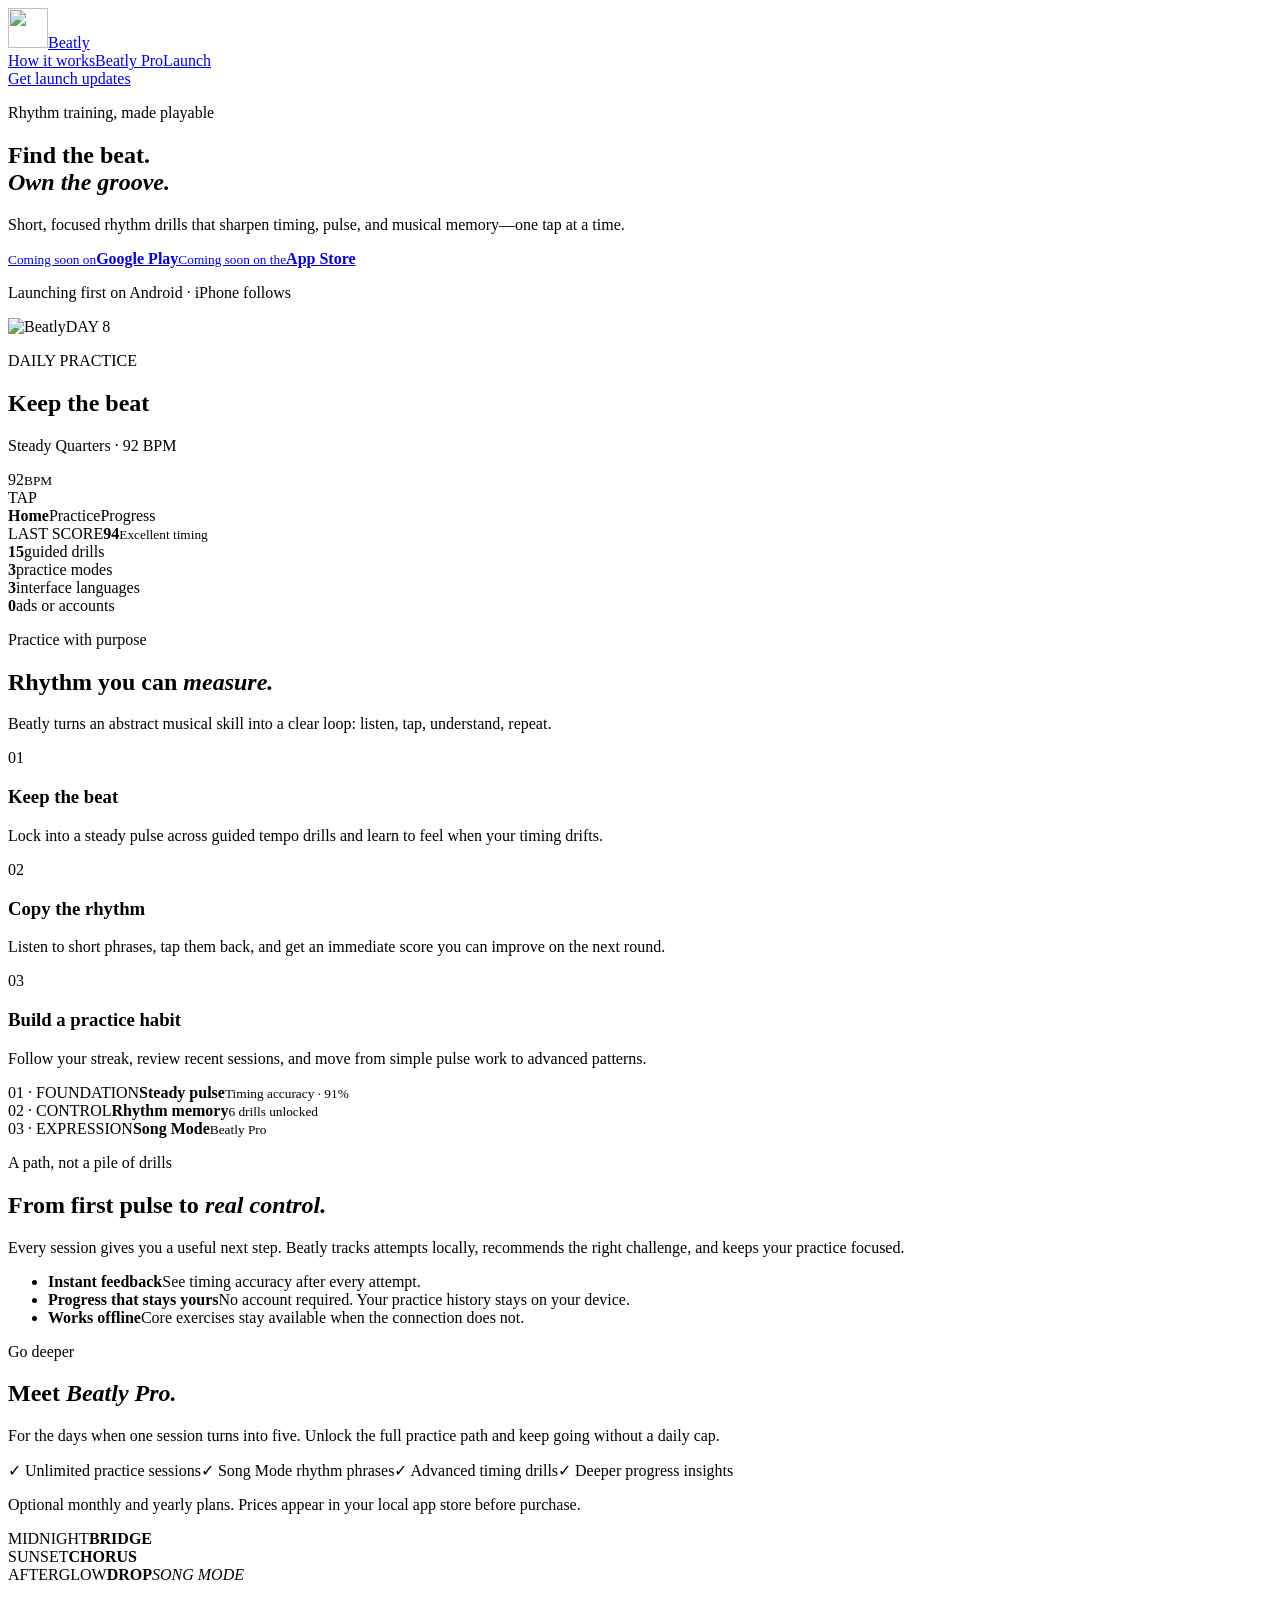
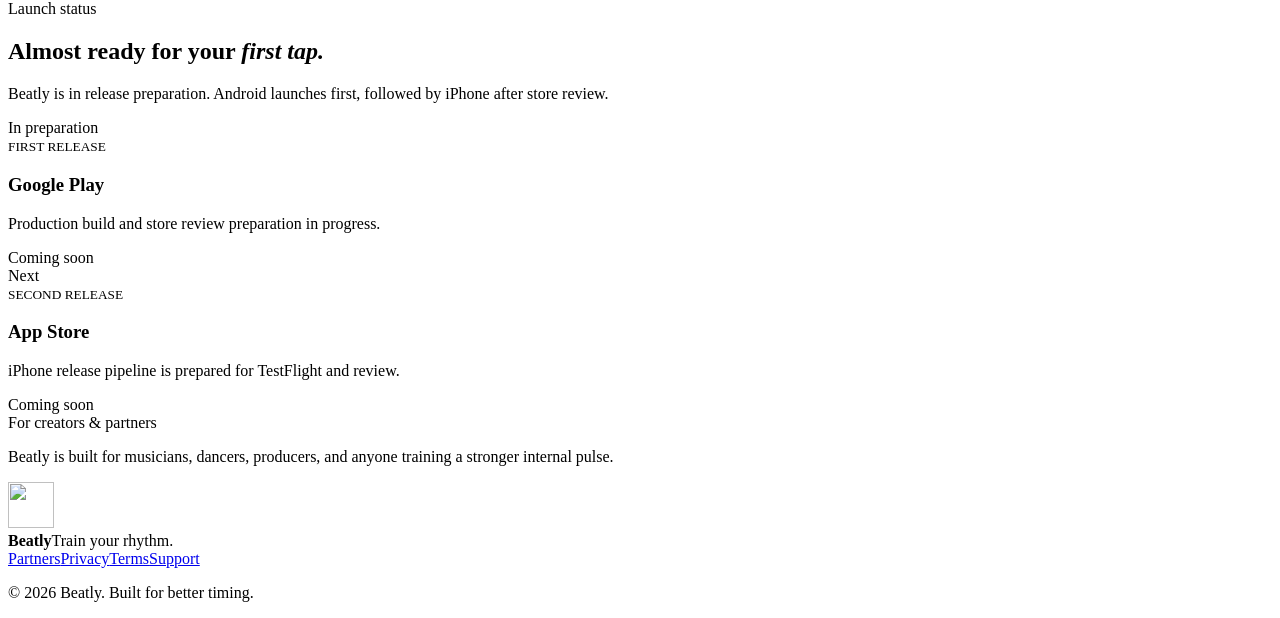
==== index.html @ bc01c587 "Publish Beatly product site" ====
<!DOCTYPE html><html lang="en"><head><meta charSet="utf-8"/><meta name="viewport" content="width=device-width, initial-scale=1"/><link rel="preload" href="/beatly-site/_next/static/media/4fa387ec64143e14-s.p.2tuy5pz7dlieh.woff2" as="font" crossorigin="" type="font/woff2"/><link rel="preload" href="/beatly-site/_next/static/media/797e433ab948586e-s.p.0r6juujl39pe6.woff2" as="font" crossorigin="" type="font/woff2"/><link rel="preload" href="/beatly-site/_next/static/media/8a480f0b521d4e75-s.p.1qq4vpdcun5oj.woff2" as="font" crossorigin="" type="font/woff2"/><link rel="preload" href="/beatly-site/_next/static/media/caa3a2e1cccd8315-s.p.0wgildi0cnwt9.woff2" as="font" crossorigin="" type="font/woff2"/><link rel="preload" href="/beatly-site/beatly-icon.png" as="image"/><link rel="preload" href="/beatly-site/beatly-mark.png" as="image"/><link rel="stylesheet" href="/beatly-site/_next/static/chunks/3wulwulelrmm2.css" data-precedence="next"/><link rel="preload" as="script" fetchPriority="low" href="/beatly-site/_next/static/chunks/3z5q_p4msz2ha.js"/><script src="/beatly-site/_next/static/chunks/3nnucl6ebaqtr.js" async=""></script><script src="/beatly-site/_next/static/chunks/25o46h8mdjlrg.js" async=""></script><script src="/beatly-site/_next/static/chunks/turbopack-19rdepq_6xn1s.js" async=""></script><script src="/beatly-site/_next/static/chunks/158myu8e_yme3.js" async=""></script><meta name="next-size-adjust" content=""/><title>Beatly — Train Your Rhythm</title><meta name="description" content="Short daily rhythm drills for timing, pulse, groove, and musical confidence. Coming soon to Google Play and the App Store."/><link rel="canonical" href="https://chnurok.github.io/beatly-site/"/><meta property="og:title" content="Beatly — Find the beat. Own the groove."/><meta property="og:description" content="Playable rhythm training for musicians, dancers, producers, and beginners."/><meta property="og:url" content="https://chnurok.github.io/beatly-site/"/><meta property="og:site_name" content="Beatly"/><meta property="og:image" content="https://chnurok.github.io/beatly-site/og.png"/><meta property="og:image:width" content="1731"/><meta property="og:image:height" content="909"/><meta property="og:image:alt" content="Beatly rhythm training app"/><meta property="og:type" content="website"/><meta name="twitter:card" content="summary_large_image"/><meta name="twitter:title" content="Beatly — Train Your Rhythm"/><meta name="twitter:description" content="Short daily rhythm drills. Coming soon to Google Play and the App Store."/><meta name="twitter:image" content="https://chnurok.github.io/beatly-site/og.png"/><link rel="shortcut icon" href="https://chnurok.github.io/beatly-site/beatly-icon.png"/><link rel="icon" href="https://chnurok.github.io/beatly-site/beatly-icon.png"/><link rel="apple-touch-icon" href="https://chnurok.github.io/beatly-site/beatly-icon.png"/><script src="/beatly-site/_next/static/chunks/0cz1d0mv5g_q7.js" noModule=""></script></head><body class="geist_855f4457-module__UNybwq__variable geist_mono_5fd6c9bf-module__mUfs1G__variable"><div hidden=""><!--$--><!--/$--></div><main><header class="site-header"><a class="brand" href="#top" aria-label="Beatly home"><img src="/beatly-site/beatly-icon.png" alt="" width="40" height="40"/><span>Beatly</span></a><nav aria-label="Main navigation"><a href="#practice">How it works</a><a href="#pro">Beatly Pro</a><a href="#launch">Launch</a></nav><a class="header-cta" href="#launch">Get launch updates</a></header><section class="hero" id="top"><div class="hero-glow hero-glow-one"></div><div class="hero-glow hero-glow-two"></div><div class="hero-copy"><p class="eyebrow"><span></span> Rhythm training, made playable</p><h1>Find the beat.<br/><em>Own the groove.</em></h1><p class="hero-lede">Short, focused rhythm drills that sharpen timing, pulse, and musical memory—one tap at a time.</p><div class="store-row" aria-label="Store launch status"><a class="store-button" href="#launch"><small>Coming soon on</small><strong>Google Play</strong></a><a class="store-button store-button-muted" href="#launch"><small>Coming soon on the</small><strong>App Store</strong></a></div><p class="availability">Launching first on Android · iPhone follows</p></div><div class="hero-product" aria-label="Beatly app preview"><div class="orbit orbit-one"></div><div class="orbit orbit-two"></div><div class="phone" data-testid="phone-preview"><div class="phone-top"><span></span><i></i></div><div class="app-shell"><div class="app-head"><img src="/beatly-site/beatly-mark.png" alt="Beatly" width="34" height="34"/><span>DAY 8</span></div><p class="app-kicker">DAILY PRACTICE</p><h2>Keep the beat</h2><p class="app-sub">Steady Quarters · 92 BPM</p><div class="pulse-stage"><div class="pulse-ring pulse-ring-three"></div><div class="pulse-ring pulse-ring-two"></div><div class="pulse-ring pulse-ring-one"></div><div class="pulse-core">92<small>BPM</small></div></div><div class="beat-grid" aria-hidden="true"><i class="active"></i><i></i><i></i><i></i><i></i><i></i><i></i><i></i></div><div class="tap-button">TAP</div><div class="app-nav"><b>Home</b><span>Practice</span><span>Progress</span></div></div></div><div class="score-card"><span>LAST SCORE</span><strong>94</strong><small>Excellent timing</small></div></div></section><section class="signal-strip" aria-label="Product facts"><div><strong>15</strong><span>guided drills</span></div><div><strong>3</strong><span>practice modes</span></div><div><strong>3</strong><span>interface languages</span></div><div><strong>0</strong><span>ads or accounts</span></div></section><section class="section practice" id="practice"><div class="section-heading"><p class="eyebrow"><span></span> Practice with purpose</p><h2>Rhythm you can <em>measure.</em></h2><p>Beatly turns an abstract musical skill into a clear loop: listen, tap, understand, repeat.</p></div><div class="feature-grid"><article class="feature-card"><span class="feature-number">01</span><div class="mini-wave" aria-hidden="true"><i></i><i></i><i></i><i></i><i></i><i></i></div><h3>Keep the beat</h3><p>Lock into a steady pulse across guided tempo drills and learn to feel when your timing drifts.</p></article><article class="feature-card"><span class="feature-number">02</span><div class="mini-wave" aria-hidden="true"><i></i><i></i><i></i><i></i><i></i><i></i></div><h3>Copy the rhythm</h3><p>Listen to short phrases, tap them back, and get an immediate score you can improve on the next round.</p></article><article class="feature-card"><span class="feature-number">03</span><div class="mini-wave" aria-hidden="true"><i></i><i></i><i></i><i></i><i></i><i></i></div><h3>Build a practice habit</h3><p>Follow your streak, review recent sessions, and move from simple pulse work to advanced patterns.</p></article></div></section><section class="section progression"><div class="progression-visual" aria-label="Beatly practice progression preview"><div class="progress-card active-card"><span>01 · FOUNDATION</span><strong>Steady pulse</strong><small>Timing accuracy · 91%</small></div><div class="progress-line"><i></i></div><div class="progress-card"><span>02 · CONTROL</span><strong>Rhythm memory</strong><small>6 drills unlocked</small></div><div class="progress-line progress-line-short"><i></i></div><div class="progress-card locked-card"><span>03 · EXPRESSION</span><strong>Song Mode</strong><small>Beatly Pro</small></div></div><div class="progression-copy"><p class="eyebrow"><span></span> A path, not a pile of drills</p><h2>From first pulse to <em>real control.</em></h2><p>Every session gives you a useful next step. Beatly tracks attempts locally, recommends the right challenge, and keeps your practice focused.</p><ul><li><b>Instant feedback</b><span>See timing accuracy after every attempt.</span></li><li><b>Progress that stays yours</b><span>No account required. Your practice history stays on your device.</span></li><li><b>Works offline</b><span>Core exercises stay available when the connection does not.</span></li></ul></div></section><section class="pro-section" id="pro"><div class="pro-halo"></div><div class="pro-copy"><p class="eyebrow light"><span></span> Go deeper</p><h2>Meet <em>Beatly Pro.</em></h2><p>For the days when one session turns into five. Unlock the full practice path and keep going without a daily cap.</p><div class="benefit-list"><span>✓ <!-- -->Unlimited practice sessions</span><span>✓ <!-- -->Song Mode rhythm phrases</span><span>✓ <!-- -->Advanced timing drills</span><span>✓ <!-- -->Deeper progress insights</span></div><p class="pro-note">Optional monthly and yearly plans. Prices appear in your local app store before purchase.</p></div><div class="pro-art" aria-hidden="true"><div class="album-card album-back"><span>MIDNIGHT</span><b>BRIDGE</b></div><div class="album-card album-mid"><span>SUNSET</span><b>CHORUS</b></div><div class="album-card album-front"><span>AFTERGLOW</span><b>DROP</b><i>SONG MODE</i></div></div></section><section class="section launch" id="launch"><div class="launch-copy"><p class="eyebrow"><span></span> Launch status</p><h2>Almost ready for your <em>first tap.</em></h2><p>Beatly is in release preparation. Android launches first, followed by iPhone after store review.</p></div><div class="launch-grid"><article class="launch-card launch-primary"><div class="launch-status"><i></i> In preparation</div><small>FIRST RELEASE</small><h3>Google Play</h3><p>Production build and store review preparation in progress.</p><span class="launch-action">Coming soon</span></article><article class="launch-card"><div class="launch-status"><i></i> Next</div><small>SECOND RELEASE</small><h3>App Store</h3><p>iPhone release pipeline is prepared for TestFlight and review.</p><span class="launch-action muted">Coming soon</span></article></div><div class="partner-note"><span>For creators &amp; partners</span><p>Beatly is built for musicians, dancers, producers, and anyone training a stronger internal pulse.</p></div></section><footer><div class="footer-brand"><img src="/beatly-site/beatly-icon.png" alt="" width="46" height="46"/><div><strong>Beatly</strong><span>Train your rhythm.</span></div></div><div class="footer-links"><a href="/beatly-site/partners">Partners</a><a href="/beatly-site/privacy">Privacy</a><a href="/beatly-site/terms">Terms</a><a href="/beatly-site/support">Support</a></div><p>© 2026 Beatly. Built for better timing.</p></footer></main><!--$--><!--/$--><script src="/beatly-site/_next/static/chunks/3z5q_p4msz2ha.js" id="_R_" async=""></script><script>(self.__next_f=self.__next_f||[]).push([0])</script><script>self.__next_f.push([1,"1:\"$Sreact.fragment\"\n2:I[39756,[\"/beatly-site/_next/static/chunks/158myu8e_yme3.js\"],\"default\"]\n3:I[37457,[\"/beatly-site/_next/static/chunks/158myu8e_yme3.js\"],\"default\"]\n11:I[68027,[\"/beatly-site/_next/static/chunks/158myu8e_yme3.js\"],\"default\",1]\n:HL[\"/beatly-site/_next/static/chunks/3wulwulelrmm2.css\",\"style\"]\n:HL[\"/beatly-site/_next/static/media/4fa387ec64143e14-s.p.2tuy5pz7dlieh.woff2\",\"font\",{\"crossOrigin\":\"\",\"type\":\"font/woff2\"}]\n:HL[\"/beatly-site/_next/static/media/797e433ab948586e-s.p.0r6juujl39pe6.woff2\",\"font\",{\"crossOrigin\":\"\",\"type\":\"font/woff2\"}]\n:HL[\"/beatly-site/_next/static/media/8a480f0b521d4e75-s.p.1qq4vpdcun5oj.woff2\",\"font\",{\"crossOrigin\":\"\",\"type\":\"font/woff2\"}]\n:HL[\"/beatly-site/_next/static/media/caa3a2e1cccd8315-s.p.0wgildi0cnwt9.woff2\",\"font\",{\"crossOrigin\":\"\",\"type\":\"font/woff2\"}]\n:HL[\"/beatly-site/beatly-icon.png\",\"image\"]\n:HL[\"/beatly-site/beatly-mark.png\",\"image\"]\n"])</script><script>self.__next_f.push([1,"0:{\"P\":null,\"c\":[\"\",\"\"],\"q\":\"\",\"i\":false,\"f\":[[[\"\",{\"children\":[\"__PAGE__\",{}]},\"$undefined\",\"$undefined\",16],[[\"$\",\"$1\",\"c\",{\"children\":[[[\"$\",\"link\",\"0\",{\"rel\":\"stylesheet\",\"href\":\"/beatly-site/_next/static/chunks/3wulwulelrmm2.css\",\"precedence\":\"next\",\"crossOrigin\":\"$undefined\",\"nonce\":\"$undefined\"}],[\"$\",\"script\",\"script-0\",{\"src\":\"/beatly-site/_next/static/chunks/158myu8e_yme3.js\",\"async\":true,\"nonce\":\"$undefined\"}]],[\"$\",\"html\",null,{\"lang\":\"en\",\"children\":[\"$\",\"body\",null,{\"className\":\"geist_855f4457-module__UNybwq__variable geist_mono_5fd6c9bf-module__mUfs1G__variable\",\"children\":[\"$\",\"$L2\",null,{\"parallelRouterKey\":\"children\",\"error\":\"$undefined\",\"errorStyles\":\"$undefined\",\"errorScripts\":\"$undefined\",\"template\":[\"$\",\"$L3\",null,{}],\"templateStyles\":\"$undefined\",\"templateScripts\":\"$undefined\",\"notFound\":[[[\"$\",\"title\",null,{\"children\":\"404: This page could not be found.\"}],[\"$\",\"div\",null,{\"style\":{\"fontFamily\":\"system-ui,\\\"Segoe UI\\\",Roboto,Helvetica,Arial,sans-serif,\\\"Apple Color Emoji\\\",\\\"Segoe UI Emoji\\\"\",\"height\":\"100vh\",\"textAlign\":\"center\",\"display\":\"flex\",\"flexDirection\":\"column\",\"alignItems\":\"center\",\"justifyContent\":\"center\"},\"children\":[\"$\",\"div\",null,{\"children\":[[\"$\",\"style\",null,{\"dangerouslySetInnerHTML\":{\"__html\":\"body{color:#000;background:#fff;margin:0}.next-error-h1{border-right:1px solid rgba(0,0,0,.3)}@media (prefers-color-scheme:dark){body{color:#fff;background:#000}.next-error-h1{border-right:1px solid rgba(255,255,255,.3)}}\"}}],[\"$\",\"h1\",null,{\"className\":\"next-error-h1\",\"style\":{\"display\":\"inline-block\",\"margin\":\"0 20px 0 0\",\"padding\":\"0 23px 0 0\",\"fontSize\":24,\"fontWeight\":500,\"verticalAlign\":\"top\",\"lineHeight\":\"49px\"},\"children\":404}],[\"$\",\"div\",null,{\"style\":{\"display\":\"inline-block\"},\"children\":[\"$\",\"h2\",null,{\"style\":{\"fontSize\":14,\"fontWeight\":400,\"lineHeight\":\"49px\",\"margin\":0},\"children\":\"This page could not be found.\"}]}]]}]}]],[]],\"forbidden\":\"$undefined\",\"unauthorized\":\"$undefined\"}]}]}]]}],{\"children\":[[\"$\",\"$1\",\"c\",{\"children\":[[\"$\",\"main\",null,{\"children\":[[\"$\",\"header\",null,{\"className\":\"site-header\",\"children\":[[\"$\",\"a\",null,{\"className\":\"brand\",\"href\":\"#top\",\"aria-label\":\"Beatly home\",\"children\":[[\"$\",\"img\",null,{\"src\":\"/beatly-site/beatly-icon.png\",\"alt\":\"\",\"width\":40,\"height\":40}],[\"$\",\"span\",null,{\"children\":\"Beatly\"}]]}],[\"$\",\"nav\",null,{\"aria-label\":\"Main navigation\",\"children\":[[\"$\",\"a\",null,{\"href\":\"#practice\",\"children\":\"How it works\"}],[\"$\",\"a\",null,{\"href\":\"#pro\",\"children\":\"Beatly Pro\"}],[\"$\",\"a\",null,{\"href\":\"#launch\",\"children\":\"Launch\"}]]}],[\"$\",\"a\",null,{\"className\":\"header-cta\",\"href\":\"#launch\",\"children\":\"Get launch updates\"}]]}],[\"$\",\"section\",null,{\"className\":\"hero\",\"id\":\"top\",\"children\":[[\"$\",\"div\",null,{\"className\":\"hero-glow hero-glow-one\"}],[\"$\",\"div\",null,{\"className\":\"hero-glow hero-glow-two\"}],[\"$\",\"div\",null,{\"className\":\"hero-copy\",\"children\":[[\"$\",\"p\",null,{\"className\":\"eyebrow\",\"children\":[[\"$\",\"span\",null,{}],\" Rhythm training, made playable\"]}],[\"$\",\"h1\",null,{\"children\":[\"Find the beat.\",[\"$\",\"br\",null,{}],[\"$\",\"em\",null,{\"children\":\"Own the groove.\"}]]}],[\"$\",\"p\",null,{\"className\":\"hero-lede\",\"children\":\"Short, focused rhythm drills that sharpen timing, pulse, and musical memory—one tap at a time.\"}],[\"$\",\"div\",null,{\"className\":\"store-row\",\"aria-label\":\"Store launch status\",\"children\":[[\"$\",\"a\",null,{\"className\":\"store-button\",\"href\":\"#launch\",\"children\":[[\"$\",\"small\",null,{\"children\":\"Coming soon on\"}],[\"$\",\"strong\",null,{\"children\":\"Google Play\"}]]}],[\"$\",\"a\",null,{\"className\":\"store-button store-button-muted\",\"href\":\"#launch\",\"children\":[[\"$\",\"small\",null,{\"children\":\"Coming soon on the\"}],[\"$\",\"strong\",null,{\"children\":\"App Store\"}]]}]]}],[\"$\",\"p\",null,{\"className\":\"availability\",\"children\":\"Launching first on Android · iPhone follows\"}]]}],[\"$\",\"div\",null,{\"className\":\"hero-product\",\"aria-label\":\"Beatly app preview\",\"children\":[[\"$\",\"div\",null,{\"className\":\"orbit orbit-one\"}],[\"$\",\"div\",null,{\"className\":\"orbit orbit-two\"}],[\"$\",\"div\",null,{\"className\":\"phone\",\"data-testid\":\"phone-preview\",\"children\":[[\"$\",\"div\",null,{\"className\":\"phone-top\",\"children\":[[\"$\",\"span\",null,{}],[\"$\",\"i\",null,{}]]}],[\"$\",\"div\",null,{\"className\":\"app-shell\",\"children\":[[\"$\",\"div\",null,{\"className\":\"app-head\",\"children\":[[\"$\",\"img\",null,{\"src\":\"/beatly-site/beatly-mark.png\",\"alt\":\"Beatly\",\"width\":34,\"height\":34}],[\"$\",\"span\",null,{\"children\":\"DAY 8\"}]]}],[\"$\",\"p\",null,{\"className\":\"app-kicker\",\"children\":\"DAILY PRACTICE\"}],[\"$\",\"h2\",null,{\"children\":\"Keep the beat\"}],[\"$\",\"p\",null,{\"className\":\"app-sub\",\"children\":\"Steady Quarters · 92 BPM\"}],[\"$\",\"div\",null,{\"className\":\"pulse-stage\",\"children\":[[\"$\",\"div\",null,{\"className\":\"pulse-ring pulse-ring-three\"}],[\"$\",\"div\",null,{\"className\":\"pulse-ring pulse-ring-two\"}],[\"$\",\"div\",null,{\"className\":\"pulse-ring pulse-ring-one\"}],[\"$\",\"div\",null,{\"className\":\"pulse-core\",\"children\":[\"92\",\"$L4\"]}]]}],\"$L5\",\"$L6\",\"$L7\"]}]]}],\"$L8\"]}]]}],\"$L9\",\"$La\",\"$Lb\",\"$Lc\",\"$Ld\",\"$Le\"]}],null,\"$Lf\"]}],{},null,false,null]},null,false,null],\"$L10\",false]],\"m\":\"$undefined\",\"G\":[\"$11\",[\"$L12\"]],\"S\":true,\"h\":null,\"s\":\"$undefined\",\"l\":\"$undefined\",\"p\":\"$undefined\",\"d\":\"$undefined\",\"b\":\"MLw6Ql2wHfY99Xx14EsOZ\"}\n"])</script><script>self.__next_f.push([1,"13:I[97367,[\"/beatly-site/_next/static/chunks/158myu8e_yme3.js\"],\"OutletBoundary\"]\n14:\"$Sreact.suspense\"\n16:I[97367,[\"/beatly-site/_next/static/chunks/158myu8e_yme3.js\"],\"ViewportBoundary\"]\n18:I[97367,[\"/beatly-site/_next/static/chunks/158myu8e_yme3.js\"],\"MetadataBoundary\"]\n4:[\"$\",\"small\",null,{\"children\":\"BPM\"}]\n5:[\"$\",\"div\",null,{\"className\":\"beat-grid\",\"aria-hidden\":\"true\",\"children\":[[\"$\",\"i\",null,{\"className\":\"active\"}],[\"$\",\"i\",null,{}],[\"$\",\"i\",null,{}],[\"$\",\"i\",null,{}],[\"$\",\"i\",null,{}],[\"$\",\"i\",null,{}],[\"$\",\"i\",null,{}],[\"$\",\"i\",null,{}]]}]\n6:[\"$\",\"div\",null,{\"className\":\"tap-button\",\"children\":\"TAP\"}]\n7:[\"$\",\"div\",null,{\"className\":\"app-nav\",\"children\":[[\"$\",\"b\",null,{\"children\":\"Home\"}],[\"$\",\"span\",null,{\"children\":\"Practice\"}],[\"$\",\"span\",null,{\"children\":\"Progress\"}]]}]\n8:[\"$\",\"div\",null,{\"className\":\"score-card\",\"children\":[[\"$\",\"span\",null,{\"children\":\"LAST SCORE\"}],[\"$\",\"strong\",null,{\"children\":\"94\"}],[\"$\",\"small\",null,{\"children\":\"Excellent timing\"}]]}]\n9:[\"$\",\"section\",null,{\"className\":\"signal-strip\",\"aria-label\":\"Product facts\",\"children\":[[\"$\",\"div\",null,{\"children\":[[\"$\",\"strong\",null,{\"children\":\"15\"}],[\"$\",\"span\",null,{\"children\":\"guided drills\"}]]}],[\"$\",\"div\",null,{\"children\":[[\"$\",\"strong\",null,{\"children\":\"3\"}],[\"$\",\"span\",null,{\"children\":\"practice modes\"}]]}],[\"$\",\"div\",null,{\"children\":[[\"$\",\"strong\",null,{\"children\":\"3\"}],[\"$\",\"span\",null,{\"children\":\"interface languages\"}]]}],[\"$\",\"div\",null,{\"children\":[[\"$\",\"strong\",null,{\"children\":\"0\"}],[\"$\",\"span\",null,{\"children\":\"ads or accounts\"}]]}]]}]\n"])</script><script>self.__next_f.push([1,"a:[\"$\",\"section\",null,{\"className\":\"section practice\",\"id\":\"practice\",\"children\":[[\"$\",\"div\",null,{\"className\":\"section-heading\",\"children\":[[\"$\",\"p\",null,{\"className\":\"eyebrow\",\"children\":[[\"$\",\"span\",null,{}],\" Practice with purpose\"]}],[\"$\",\"h2\",null,{\"children\":[\"Rhythm you can \",[\"$\",\"em\",null,{\"children\":\"measure.\"}]]}],[\"$\",\"p\",null,{\"children\":\"Beatly turns an abstract musical skill into a clear loop: listen, tap, understand, repeat.\"}]]}],[\"$\",\"div\",null,{\"className\":\"feature-grid\",\"children\":[[\"$\",\"article\",\"01\",{\"className\":\"feature-card\",\"children\":[[\"$\",\"span\",null,{\"className\":\"feature-number\",\"children\":\"01\"}],[\"$\",\"div\",null,{\"className\":\"mini-wave\",\"aria-hidden\":\"true\",\"children\":[[\"$\",\"i\",null,{}],[\"$\",\"i\",null,{}],[\"$\",\"i\",null,{}],[\"$\",\"i\",null,{}],[\"$\",\"i\",null,{}],[\"$\",\"i\",null,{}]]}],[\"$\",\"h3\",null,{\"children\":\"Keep the beat\"}],[\"$\",\"p\",null,{\"children\":\"Lock into a steady pulse across guided tempo drills and learn to feel when your timing drifts.\"}]]}],[\"$\",\"article\",\"02\",{\"className\":\"feature-card\",\"children\":[[\"$\",\"span\",null,{\"className\":\"feature-number\",\"children\":\"02\"}],[\"$\",\"div\",null,{\"className\":\"mini-wave\",\"aria-hidden\":\"true\",\"children\":[[\"$\",\"i\",null,{}],[\"$\",\"i\",null,{}],[\"$\",\"i\",null,{}],[\"$\",\"i\",null,{}],[\"$\",\"i\",null,{}],[\"$\",\"i\",null,{}]]}],[\"$\",\"h3\",null,{\"children\":\"Copy the rhythm\"}],[\"$\",\"p\",null,{\"children\":\"Listen to short phrases, tap them back, and get an immediate score you can improve on the next round.\"}]]}],[\"$\",\"article\",\"03\",{\"className\":\"feature-card\",\"children\":[[\"$\",\"span\",null,{\"className\":\"feature-number\",\"children\":\"03\"}],[\"$\",\"div\",null,{\"className\":\"mini-wave\",\"aria-hidden\":\"true\",\"children\":[[\"$\",\"i\",null,{}],[\"$\",\"i\",null,{}],[\"$\",\"i\",null,{}],[\"$\",\"i\",null,{}],[\"$\",\"i\",null,{}],[\"$\",\"i\",null,{}]]}],[\"$\",\"h3\",null,{\"children\":\"Build a practice habit\"}],[\"$\",\"p\",null,{\"children\":\"Follow your streak, review recent sessions, and move from simple pulse work to advanced patterns.\"}]]}]]}]]}]\n"])</script><script>self.__next_f.push([1,"b:[\"$\",\"section\",null,{\"className\":\"section progression\",\"children\":[[\"$\",\"div\",null,{\"className\":\"progression-visual\",\"aria-label\":\"Beatly practice progression preview\",\"children\":[[\"$\",\"div\",null,{\"className\":\"progress-card active-card\",\"children\":[[\"$\",\"span\",null,{\"children\":\"01 · FOUNDATION\"}],[\"$\",\"strong\",null,{\"children\":\"Steady pulse\"}],[\"$\",\"small\",null,{\"children\":\"Timing accuracy · 91%\"}]]}],[\"$\",\"div\",null,{\"className\":\"progress-line\",\"children\":[\"$\",\"i\",null,{}]}],[\"$\",\"div\",null,{\"className\":\"progress-card\",\"children\":[[\"$\",\"span\",null,{\"children\":\"02 · CONTROL\"}],[\"$\",\"strong\",null,{\"children\":\"Rhythm memory\"}],[\"$\",\"small\",null,{\"children\":\"6 drills unlocked\"}]]}],[\"$\",\"div\",null,{\"className\":\"progress-line progress-line-short\",\"children\":[\"$\",\"i\",null,{}]}],[\"$\",\"div\",null,{\"className\":\"progress-card locked-card\",\"children\":[[\"$\",\"span\",null,{\"children\":\"03 · EXPRESSION\"}],[\"$\",\"strong\",null,{\"children\":\"Song Mode\"}],[\"$\",\"small\",null,{\"children\":\"Beatly Pro\"}]]}]]}],[\"$\",\"div\",null,{\"className\":\"progression-copy\",\"children\":[[\"$\",\"p\",null,{\"className\":\"eyebrow\",\"children\":[[\"$\",\"span\",null,{}],\" A path, not a pile of drills\"]}],[\"$\",\"h2\",null,{\"children\":[\"From first pulse to \",[\"$\",\"em\",null,{\"children\":\"real control.\"}]]}],[\"$\",\"p\",null,{\"children\":\"Every session gives you a useful next step. Beatly tracks attempts locally, recommends the right challenge, and keeps your practice focused.\"}],[\"$\",\"ul\",null,{\"children\":[[\"$\",\"li\",null,{\"children\":[[\"$\",\"b\",null,{\"children\":\"Instant feedback\"}],[\"$\",\"span\",null,{\"children\":\"See timing accuracy after every attempt.\"}]]}],[\"$\",\"li\",null,{\"children\":[[\"$\",\"b\",null,{\"children\":\"Progress that stays yours\"}],[\"$\",\"span\",null,{\"children\":\"No account required. Your practice history stays on your device.\"}]]}],[\"$\",\"li\",null,{\"children\":[[\"$\",\"b\",null,{\"children\":\"Works offline\"}],[\"$\",\"span\",null,{\"children\":\"Core exercises stay available when the connection does not.\"}]]}]]}]]}]]}]\n"])</script><script>self.__next_f.push([1,"c:[\"$\",\"section\",null,{\"className\":\"pro-section\",\"id\":\"pro\",\"children\":[[\"$\",\"div\",null,{\"className\":\"pro-halo\"}],[\"$\",\"div\",null,{\"className\":\"pro-copy\",\"children\":[[\"$\",\"p\",null,{\"className\":\"eyebrow light\",\"children\":[[\"$\",\"span\",null,{}],\" Go deeper\"]}],[\"$\",\"h2\",null,{\"children\":[\"Meet \",[\"$\",\"em\",null,{\"children\":\"Beatly Pro.\"}]]}],[\"$\",\"p\",null,{\"children\":\"For the days when one session turns into five. Unlock the full practice path and keep going without a daily cap.\"}],[\"$\",\"div\",null,{\"className\":\"benefit-list\",\"children\":[[\"$\",\"span\",\"Unlimited practice sessions\",{\"children\":[\"✓ \",\"Unlimited practice sessions\"]}],[\"$\",\"span\",\"Song Mode rhythm phrases\",{\"children\":[\"✓ \",\"Song Mode rhythm phrases\"]}],[\"$\",\"span\",\"Advanced timing drills\",{\"children\":[\"✓ \",\"Advanced timing drills\"]}],[\"$\",\"span\",\"Deeper progress insights\",{\"children\":[\"✓ \",\"Deeper progress insights\"]}]]}],[\"$\",\"p\",null,{\"className\":\"pro-note\",\"children\":\"Optional monthly and yearly plans. Prices appear in your local app store before purchase.\"}]]}],[\"$\",\"div\",null,{\"className\":\"pro-art\",\"aria-hidden\":\"true\",\"children\":[[\"$\",\"div\",null,{\"className\":\"album-card album-back\",\"children\":[[\"$\",\"span\",null,{\"children\":\"MIDNIGHT\"}],[\"$\",\"b\",null,{\"children\":\"BRIDGE\"}]]}],[\"$\",\"div\",null,{\"className\":\"album-card album-mid\",\"children\":[[\"$\",\"span\",null,{\"children\":\"SUNSET\"}],[\"$\",\"b\",null,{\"children\":\"CHORUS\"}]]}],[\"$\",\"div\",null,{\"className\":\"album-card album-front\",\"children\":[[\"$\",\"span\",null,{\"children\":\"AFTERGLOW\"}],[\"$\",\"b\",null,{\"children\":\"DROP\"}],[\"$\",\"i\",null,{\"children\":\"SONG MODE\"}]]}]]}]]}]\n"])</script><script>self.__next_f.push([1,"d:[\"$\",\"section\",null,{\"className\":\"section launch\",\"id\":\"launch\",\"children\":[[\"$\",\"div\",null,{\"className\":\"launch-copy\",\"children\":[[\"$\",\"p\",null,{\"className\":\"eyebrow\",\"children\":[[\"$\",\"span\",null,{}],\" Launch status\"]}],[\"$\",\"h2\",null,{\"children\":[\"Almost ready for your \",[\"$\",\"em\",null,{\"children\":\"first tap.\"}]]}],[\"$\",\"p\",null,{\"children\":\"Beatly is in release preparation. Android launches first, followed by iPhone after store review.\"}]]}],[\"$\",\"div\",null,{\"className\":\"launch-grid\",\"children\":[[\"$\",\"article\",null,{\"className\":\"launch-card launch-primary\",\"children\":[[\"$\",\"div\",null,{\"className\":\"launch-status\",\"children\":[[\"$\",\"i\",null,{}],\" In preparation\"]}],[\"$\",\"small\",null,{\"children\":\"FIRST RELEASE\"}],[\"$\",\"h3\",null,{\"children\":\"Google Play\"}],[\"$\",\"p\",null,{\"children\":\"Production build and store review preparation in progress.\"}],[\"$\",\"span\",null,{\"className\":\"launch-action\",\"children\":\"Coming soon\"}]]}],[\"$\",\"article\",null,{\"className\":\"launch-card\",\"children\":[[\"$\",\"div\",null,{\"className\":\"launch-status\",\"children\":[[\"$\",\"i\",null,{}],\" Next\"]}],[\"$\",\"small\",null,{\"children\":\"SECOND RELEASE\"}],[\"$\",\"h3\",null,{\"children\":\"App Store\"}],[\"$\",\"p\",null,{\"children\":\"iPhone release pipeline is prepared for TestFlight and review.\"}],[\"$\",\"span\",null,{\"className\":\"launch-action muted\",\"children\":\"Coming soon\"}]]}]]}],[\"$\",\"div\",null,{\"className\":\"partner-note\",\"children\":[[\"$\",\"span\",null,{\"children\":\"For creators \u0026 partners\"}],[\"$\",\"p\",null,{\"children\":\"Beatly is built for musicians, dancers, producers, and anyone training a stronger internal pulse.\"}]]}]]}]\n"])</script><script>self.__next_f.push([1,"e:[\"$\",\"footer\",null,{\"children\":[[\"$\",\"div\",null,{\"className\":\"footer-brand\",\"children\":[[\"$\",\"img\",null,{\"src\":\"/beatly-site/beatly-icon.png\",\"alt\":\"\",\"width\":46,\"height\":46}],[\"$\",\"div\",null,{\"children\":[[\"$\",\"strong\",null,{\"children\":\"Beatly\"}],[\"$\",\"span\",null,{\"children\":\"Train your rhythm.\"}]]}]]}],[\"$\",\"div\",null,{\"className\":\"footer-links\",\"children\":[[\"$\",\"a\",null,{\"href\":\"/beatly-site/partners\",\"children\":\"Partners\"}],[\"$\",\"a\",null,{\"href\":\"/beatly-site/privacy\",\"children\":\"Privacy\"}],[\"$\",\"a\",null,{\"href\":\"/beatly-site/terms\",\"children\":\"Terms\"}],[\"$\",\"a\",null,{\"href\":\"/beatly-site/support\",\"children\":\"Support\"}]]}],[\"$\",\"p\",null,{\"children\":\"© 2026 Beatly. Built for better timing.\"}]]}]\nf:[\"$\",\"$L13\",null,{\"children\":[\"$\",\"$14\",null,{\"name\":\"Next.MetadataOutlet\",\"children\":\"$@15\"}]}]\n10:[\"$\",\"$1\",\"h\",{\"children\":[null,[\"$\",\"$L16\",null,{\"children\":\"$L17\"}],[\"$\",\"div\",null,{\"hidden\":true,\"children\":[\"$\",\"$L18\",null,{\"children\":[\"$\",\"$14\",null,{\"name\":\"Next.Metadata\",\"children\":\"$L19\"}]}]}],[\"$\",\"meta\",null,{\"name\":\"next-size-adjust\",\"content\":\"\"}]]}]\n12:[\"$\",\"link\",\"0\",{\"rel\":\"stylesheet\",\"href\":\"/beatly-site/_next/static/chunks/3wulwulelrmm2.css\",\"precedence\":\"next\",\"crossOrigin\":\"$undefined\",\"nonce\":\"$undefined\"}]\n"])</script><script>self.__next_f.push([1,"17:[[\"$\",\"meta\",\"0\",{\"charSet\":\"utf-8\"}],[\"$\",\"meta\",\"1\",{\"name\":\"viewport\",\"content\":\"width=device-width, initial-scale=1\"}]]\n"])</script><script>self.__next_f.push([1,"1a:I[27201,[\"/beatly-site/_next/static/chunks/158myu8e_yme3.js\"],\"IconMark\"]\n15:null\n"])</script><script>self.__next_f.push([1,"19:[[\"$\",\"title\",\"0\",{\"children\":\"Beatly — Train Your Rhythm\"}],[\"$\",\"meta\",\"1\",{\"name\":\"description\",\"content\":\"Short daily rhythm drills for timing, pulse, groove, and musical confidence. Coming soon to Google Play and the App Store.\"}],[\"$\",\"link\",\"2\",{\"rel\":\"canonical\",\"href\":\"https://chnurok.github.io/beatly-site/\"}],[\"$\",\"meta\",\"3\",{\"property\":\"og:title\",\"content\":\"Beatly — Find the beat. Own the groove.\"}],[\"$\",\"meta\",\"4\",{\"property\":\"og:description\",\"content\":\"Playable rhythm training for musicians, dancers, producers, and beginners.\"}],[\"$\",\"meta\",\"5\",{\"property\":\"og:url\",\"content\":\"https://chnurok.github.io/beatly-site/\"}],[\"$\",\"meta\",\"6\",{\"property\":\"og:site_name\",\"content\":\"Beatly\"}],[\"$\",\"meta\",\"7\",{\"property\":\"og:image\",\"content\":\"https://chnurok.github.io/beatly-site/og.png\"}],[\"$\",\"meta\",\"8\",{\"property\":\"og:image:width\",\"content\":\"1731\"}],[\"$\",\"meta\",\"9\",{\"property\":\"og:image:height\",\"content\":\"909\"}],[\"$\",\"meta\",\"10\",{\"property\":\"og:image:alt\",\"content\":\"Beatly rhythm training app\"}],[\"$\",\"meta\",\"11\",{\"property\":\"og:type\",\"content\":\"website\"}],[\"$\",\"meta\",\"12\",{\"name\":\"twitter:card\",\"content\":\"summary_large_image\"}],[\"$\",\"meta\",\"13\",{\"name\":\"twitter:title\",\"content\":\"Beatly — Train Your Rhythm\"}],[\"$\",\"meta\",\"14\",{\"name\":\"twitter:description\",\"content\":\"Short daily rhythm drills. Coming soon to Google Play and the App Store.\"}],[\"$\",\"meta\",\"15\",{\"name\":\"twitter:image\",\"content\":\"https://chnurok.github.io/beatly-site/og.png\"}],[\"$\",\"link\",\"16\",{\"rel\":\"shortcut icon\",\"href\":\"https://chnurok.github.io/beatly-site/beatly-icon.png\"}],[\"$\",\"link\",\"17\",{\"rel\":\"icon\",\"href\":\"https://chnurok.github.io/beatly-site/beatly-icon.png\"}],[\"$\",\"link\",\"18\",{\"rel\":\"apple-touch-icon\",\"href\":\"https://chnurok.github.io/beatly-site/beatly-icon.png\"}],[\"$\",\"$L1a\",\"19\",{}]]\n"])</script></body></html>
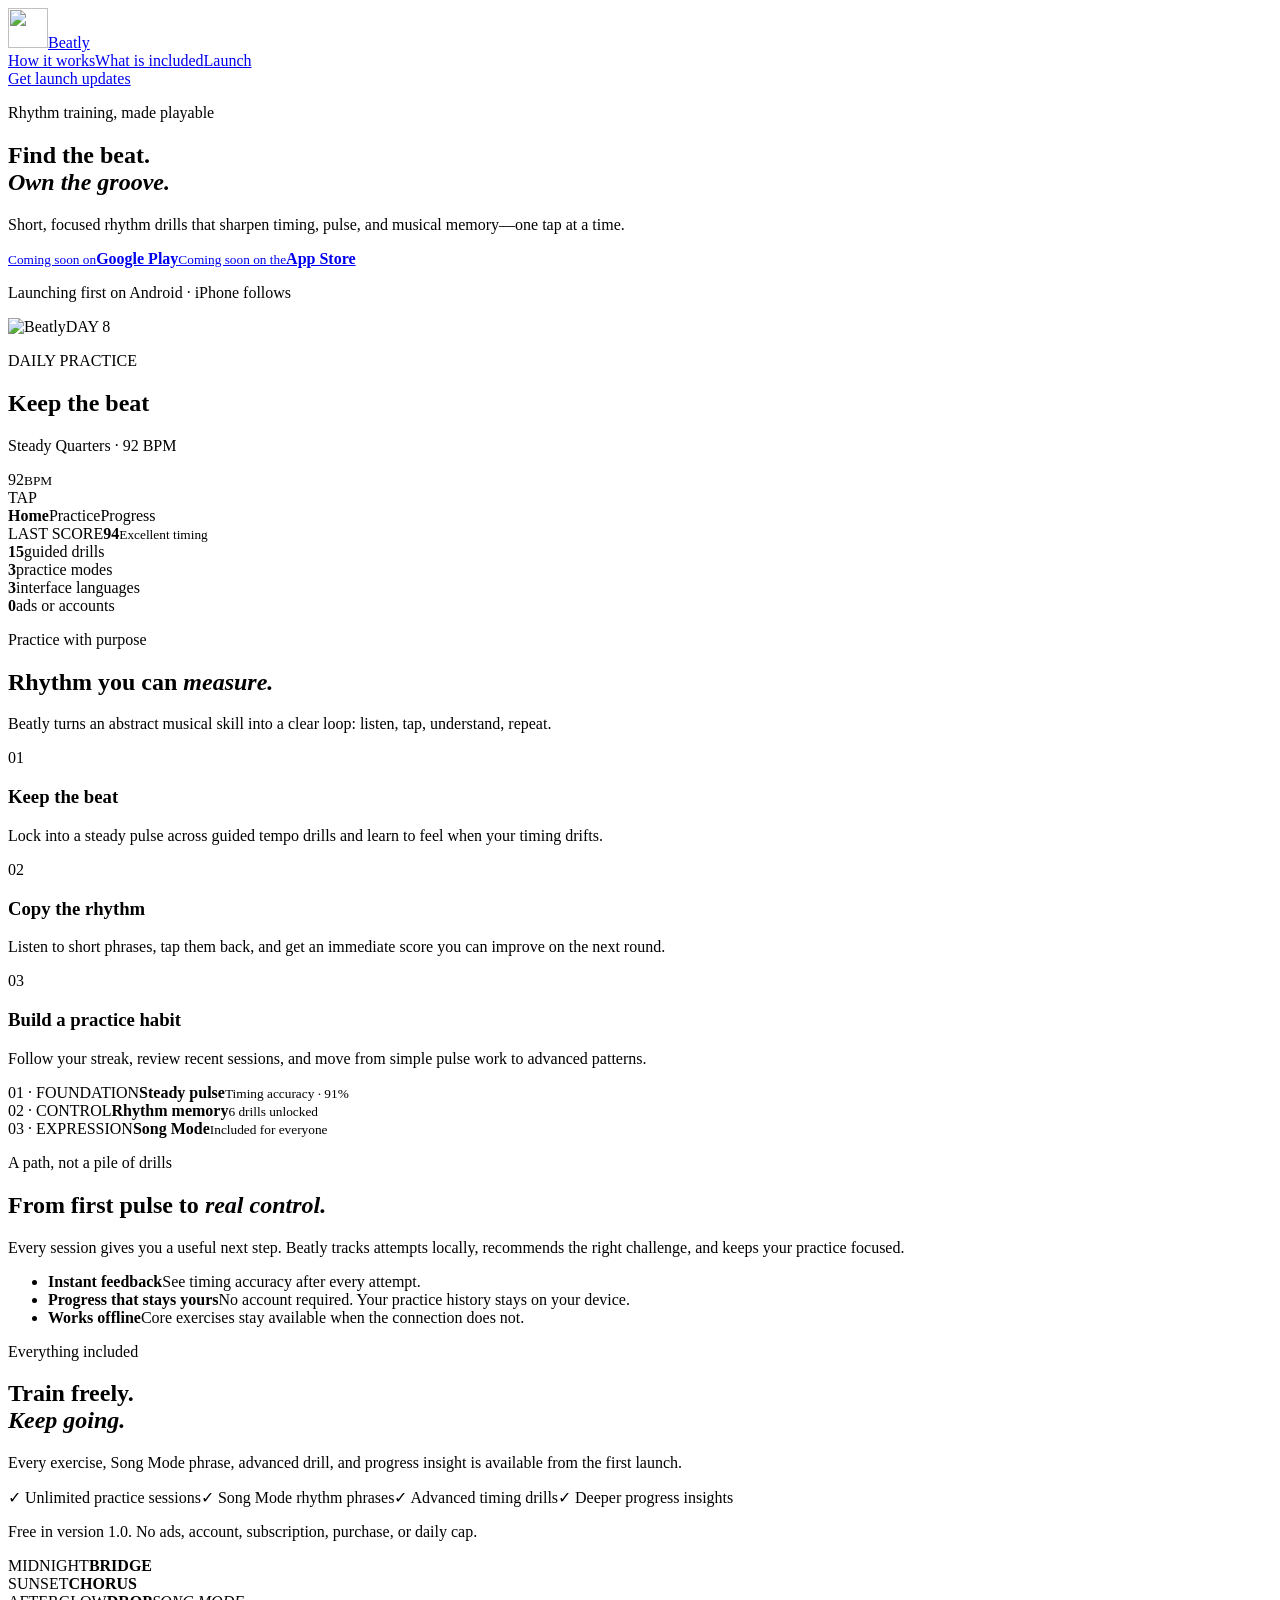
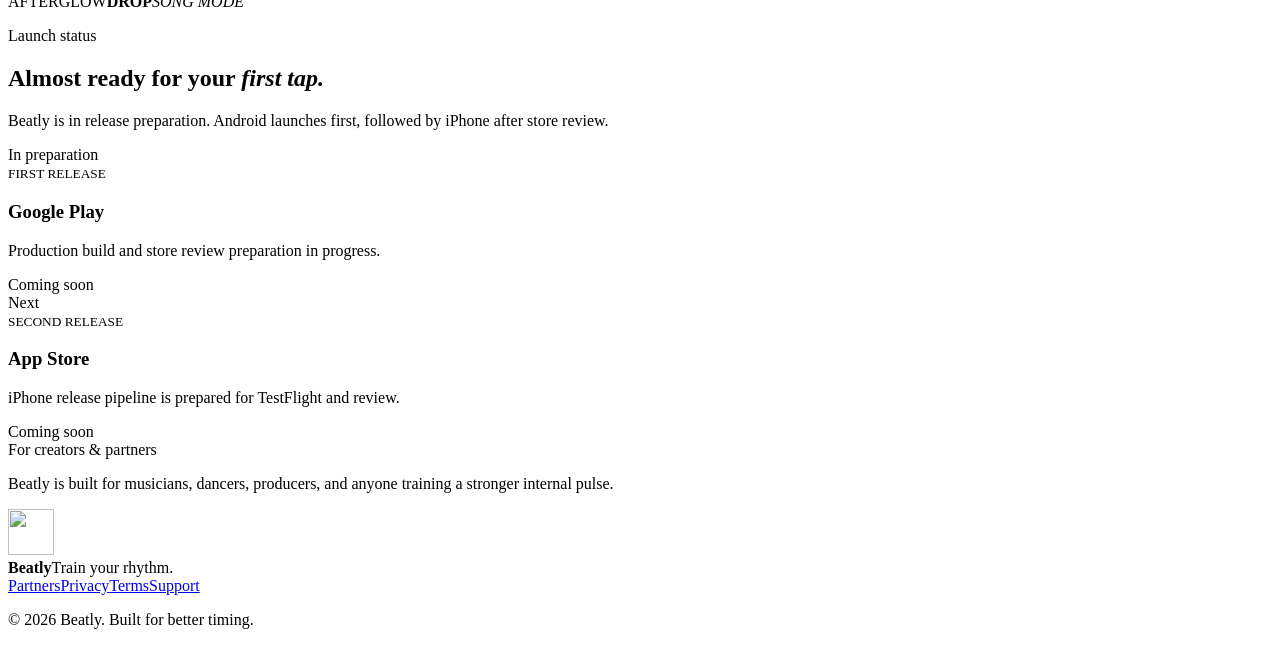
==== commit 03d005a0: "Make Beatly free across site and preview" ====
--- a/index.html
+++ b/index.html
@@ -1 +1 @@
-<!DOCTYPE html><html lang="en"><head><meta charSet="utf-8"/><meta name="viewport" content="width=device-width, initial-scale=1"/><link rel="preload" href="/beatly-site/_next/static/media/4fa387ec64143e14-s.p.2tuy5pz7dlieh.woff2" as="font" crossorigin="" type="font/woff2"/><link rel="preload" href="/beatly-site/_next/static/media/797e433ab948586e-s.p.0r6juujl39pe6.woff2" as="font" crossorigin="" type="font/woff2"/><link rel="preload" href="/beatly-site/_next/static/media/8a480f0b521d4e75-s.p.1qq4vpdcun5oj.woff2" as="font" crossorigin="" type="font/woff2"/><link rel="preload" href="/beatly-site/_next/static/media/caa3a2e1cccd8315-s.p.0wgildi0cnwt9.woff2" as="font" crossorigin="" type="font/woff2"/><link rel="preload" href="/beatly-site/beatly-icon.png" as="image"/><link rel="preload" href="/beatly-site/beatly-mark.png" as="image"/><link rel="stylesheet" href="/beatly-site/_next/static/chunks/3wulwulelrmm2.css" data-precedence="next"/><link rel="preload" as="script" fetchPriority="low" href="/beatly-site/_next/static/chunks/3z5q_p4msz2ha.js"/><script src="/beatly-site/_next/static/chunks/3nnucl6ebaqtr.js" async=""></script><script src="/beatly-site/_next/static/chunks/25o46h8mdjlrg.js" async=""></script><script src="/beatly-site/_next/static/chunks/turbopack-19rdepq_6xn1s.js" async=""></script><script src="/beatly-site/_next/static/chunks/158myu8e_yme3.js" async=""></script><meta name="next-size-adjust" content=""/><title>Beatly — Train Your Rhythm</title><meta name="description" content="Short daily rhythm drills for timing, pulse, groove, and musical confidence. Coming soon to Google Play and the App Store."/><link rel="canonical" href="https://chnurok.github.io/beatly-site/"/><meta property="og:title" content="Beatly — Find the beat. Own the groove."/><meta property="og:description" content="Playable rhythm training for musicians, dancers, producers, and beginners."/><meta property="og:url" content="https://chnurok.github.io/beatly-site/"/><meta property="og:site_name" content="Beatly"/><meta property="og:image" content="https://chnurok.github.io/beatly-site/og.png"/><meta property="og:image:width" content="1731"/><meta property="og:image:height" content="909"/><meta property="og:image:alt" content="Beatly rhythm training app"/><meta property="og:type" content="website"/><meta name="twitter:card" content="summary_large_image"/><meta name="twitter:title" content="Beatly — Train Your Rhythm"/><meta name="twitter:description" content="Short daily rhythm drills. Coming soon to Google Play and the App Store."/><meta name="twitter:image" content="https://chnurok.github.io/beatly-site/og.png"/><link rel="shortcut icon" href="https://chnurok.github.io/beatly-site/beatly-icon.png"/><link rel="icon" href="https://chnurok.github.io/beatly-site/beatly-icon.png"/><link rel="apple-touch-icon" href="https://chnurok.github.io/beatly-site/beatly-icon.png"/><script src="/beatly-site/_next/static/chunks/0cz1d0mv5g_q7.js" noModule=""></script></head><body class="geist_855f4457-module__UNybwq__variable geist_mono_5fd6c9bf-module__mUfs1G__variable"><div hidden=""><!--$--><!--/$--></div><main><header class="site-header"><a class="brand" href="#top" aria-label="Beatly home"><img src="/beatly-site/beatly-icon.png" alt="" width="40" height="40"/><span>Beatly</span></a><nav aria-label="Main navigation"><a href="#practice">How it works</a><a href="#pro">Beatly Pro</a><a href="#launch">Launch</a></nav><a class="header-cta" href="#launch">Get launch updates</a></header><section class="hero" id="top"><div class="hero-glow hero-glow-one"></div><div class="hero-glow hero-glow-two"></div><div class="hero-copy"><p class="eyebrow"><span></span> Rhythm training, made playable</p><h1>Find the beat.<br/><em>Own the groove.</em></h1><p class="hero-lede">Short, focused rhythm drills that sharpen timing, pulse, and musical memory—one tap at a time.</p><div class="store-row" aria-label="Store launch status"><a class="store-button" href="#launch"><small>Coming soon on</small><strong>Google Play</strong></a><a class="store-button store-button-muted" href="#launch"><small>Coming soon on the</small><strong>App Store</strong></a></div><p class="availability">Launching first on Android · iPhone follows</p></div><div class="hero-product" aria-label="Beatly app preview"><div class="orbit orbit-one"></div><div class="orbit orbit-two"></div><div class="phone" data-testid="phone-preview"><div class="phone-top"><span></span><i></i></div><div class="app-shell"><div class="app-head"><img src="/beatly-site/beatly-mark.png" alt="Beatly" width="34" height="34"/><span>DAY 8</span></div><p class="app-kicker">DAILY PRACTICE</p><h2>Keep the beat</h2><p class="app-sub">Steady Quarters · 92 BPM</p><div class="pulse-stage"><div class="pulse-ring pulse-ring-three"></div><div class="pulse-ring pulse-ring-two"></div><div class="pulse-ring pulse-ring-one"></div><div class="pulse-core">92<small>BPM</small></div></div><div class="beat-grid" aria-hidden="true"><i class="active"></i><i></i><i></i><i></i><i></i><i></i><i></i><i></i></div><div class="tap-button">TAP</div><div class="app-nav"><b>Home</b><span>Practice</span><span>Progress</span></div></div></div><div class="score-card"><span>LAST SCORE</span><strong>94</strong><small>Excellent timing</small></div></div></section><section class="signal-strip" aria-label="Product facts"><div><strong>15</strong><span>guided drills</span></div><div><strong>3</strong><span>practice modes</span></div><div><strong>3</strong><span>interface languages</span></div><div><strong>0</strong><span>ads or accounts</span></div></section><section class="section practice" id="practice"><div class="section-heading"><p class="eyebrow"><span></span> Practice with purpose</p><h2>Rhythm you can <em>measure.</em></h2><p>Beatly turns an abstract musical skill into a clear loop: listen, tap, understand, repeat.</p></div><div class="feature-grid"><article class="feature-card"><span class="feature-number">01</span><div class="mini-wave" aria-hidden="true"><i></i><i></i><i></i><i></i><i></i><i></i></div><h3>Keep the beat</h3><p>Lock into a steady pulse across guided tempo drills and learn to feel when your timing drifts.</p></article><article class="feature-card"><span class="feature-number">02</span><div class="mini-wave" aria-hidden="true"><i></i><i></i><i></i><i></i><i></i><i></i></div><h3>Copy the rhythm</h3><p>Listen to short phrases, tap them back, and get an immediate score you can improve on the next round.</p></article><article class="feature-card"><span class="feature-number">03</span><div class="mini-wave" aria-hidden="true"><i></i><i></i><i></i><i></i><i></i><i></i></div><h3>Build a practice habit</h3><p>Follow your streak, review recent sessions, and move from simple pulse work to advanced patterns.</p></article></div></section><section class="section progression"><div class="progression-visual" aria-label="Beatly practice progression preview"><div class="progress-card active-card"><span>01 · FOUNDATION</span><strong>Steady pulse</strong><small>Timing accuracy · 91%</small></div><div class="progress-line"><i></i></div><div class="progress-card"><span>02 · CONTROL</span><strong>Rhythm memory</strong><small>6 drills unlocked</small></div><div class="progress-line progress-line-short"><i></i></div><div class="progress-card locked-card"><span>03 · EXPRESSION</span><strong>Song Mode</strong><small>Beatly Pro</small></div></div><div class="progression-copy"><p class="eyebrow"><span></span> A path, not a pile of drills</p><h2>From first pulse to <em>real control.</em></h2><p>Every session gives you a useful next step. Beatly tracks attempts locally, recommends the right challenge, and keeps your practice focused.</p><ul><li><b>Instant feedback</b><span>See timing accuracy after every attempt.</span></li><li><b>Progress that stays yours</b><span>No account required. Your practice history stays on your device.</span></li><li><b>Works offline</b><span>Core exercises stay available when the connection does not.</span></li></ul></div></section><section class="pro-section" id="pro"><div class="pro-halo"></div><div class="pro-copy"><p class="eyebrow light"><span></span> Go deeper</p><h2>Meet <em>Beatly Pro.</em></h2><p>For the days when one session turns into five. Unlock the full practice path and keep going without a daily cap.</p><div class="benefit-list"><span>✓ <!-- -->Unlimited practice sessions</span><span>✓ <!-- -->Song Mode rhythm phrases</span><span>✓ <!-- -->Advanced timing drills</span><span>✓ <!-- -->Deeper progress insights</span></div><p class="pro-note">Optional monthly and yearly plans. Prices appear in your local app store before purchase.</p></div><div class="pro-art" aria-hidden="true"><div class="album-card album-back"><span>MIDNIGHT</span><b>BRIDGE</b></div><div class="album-card album-mid"><span>SUNSET</span><b>CHORUS</b></div><div class="album-card album-front"><span>AFTERGLOW</span><b>DROP</b><i>SONG MODE</i></div></div></section><section class="section launch" id="launch"><div class="launch-copy"><p class="eyebrow"><span></span> Launch status</p><h2>Almost ready for your <em>first tap.</em></h2><p>Beatly is in release preparation. Android launches first, followed by iPhone after store review.</p></div><div class="launch-grid"><article class="launch-card launch-primary"><div class="launch-status"><i></i> In preparation</div><small>FIRST RELEASE</small><h3>Google Play</h3><p>Production build and store review preparation in progress.</p><span class="launch-action">Coming soon</span></article><article class="launch-card"><div class="launch-status"><i></i> Next</div><small>SECOND RELEASE</small><h3>App Store</h3><p>iPhone release pipeline is prepared for TestFlight and review.</p><span class="launch-action muted">Coming soon</span></article></div><div class="partner-note"><span>For creators &amp; partners</span><p>Beatly is built for musicians, dancers, producers, and anyone training a stronger internal pulse.</p></div></section><footer><div class="footer-brand"><img src="/beatly-site/beatly-icon.png" alt="" width="46" height="46"/><div><strong>Beatly</strong><span>Train your rhythm.</span></div></div><div class="footer-links"><a href="/beatly-site/partners">Partners</a><a href="/beatly-site/privacy">Privacy</a><a href="/beatly-site/terms">Terms</a><a href="/beatly-site/support">Support</a></div><p>© 2026 Beatly. Built for better timing.</p></footer></main><!--$--><!--/$--><script src="/beatly-site/_next/static/chunks/3z5q_p4msz2ha.js" id="_R_" async=""></script><script>(self.__next_f=self.__next_f||[]).push([0])</script><script>self.__next_f.push([1,"1:\"$Sreact.fragment\"\n2:I[39756,[\"/beatly-site/_next/static/chunks/158myu8e_yme3.js\"],\"default\"]\n3:I[37457,[\"/beatly-site/_next/static/chunks/158myu8e_yme3.js\"],\"default\"]\n11:I[68027,[\"/beatly-site/_next/static/chunks/158myu8e_yme3.js\"],\"default\",1]\n:HL[\"/beatly-site/_next/static/chunks/3wulwulelrmm2.css\",\"style\"]\n:HL[\"/beatly-site/_next/static/media/4fa387ec64143e14-s.p.2tuy5pz7dlieh.woff2\",\"font\",{\"crossOrigin\":\"\",\"type\":\"font/woff2\"}]\n:HL[\"/beatly-site/_next/static/media/797e433ab948586e-s.p.0r6juujl39pe6.woff2\",\"font\",{\"crossOrigin\":\"\",\"type\":\"font/woff2\"}]\n:HL[\"/beatly-site/_next/static/media/8a480f0b521d4e75-s.p.1qq4vpdcun5oj.woff2\",\"font\",{\"crossOrigin\":\"\",\"type\":\"font/woff2\"}]\n:HL[\"/beatly-site/_next/static/media/caa3a2e1cccd8315-s.p.0wgildi0cnwt9.woff2\",\"font\",{\"crossOrigin\":\"\",\"type\":\"font/woff2\"}]\n:HL[\"/beatly-site/beatly-icon.png\",\"image\"]\n:HL[\"/beatly-site/beatly-mark.png\",\"image\"]\n"])</script><script>self.__next_f.push([1,"0:{\"P\":null,\"c\":[\"\",\"\"],\"q\":\"\",\"i\":false,\"f\":[[[\"\",{\"children\":[\"__PAGE__\",{}]},\"$undefined\",\"$undefined\",16],[[\"$\",\"$1\",\"c\",{\"children\":[[[\"$\",\"link\",\"0\",{\"rel\":\"stylesheet\",\"href\":\"/beatly-site/_next/static/chunks/3wulwulelrmm2.css\",\"precedence\":\"next\",\"crossOrigin\":\"$undefined\",\"nonce\":\"$undefined\"}],[\"$\",\"script\",\"script-0\",{\"src\":\"/beatly-site/_next/static/chunks/158myu8e_yme3.js\",\"async\":true,\"nonce\":\"$undefined\"}]],[\"$\",\"html\",null,{\"lang\":\"en\",\"children\":[\"$\",\"body\",null,{\"className\":\"geist_855f4457-module__UNybwq__variable geist_mono_5fd6c9bf-module__mUfs1G__variable\",\"children\":[\"$\",\"$L2\",null,{\"parallelRouterKey\":\"children\",\"error\":\"$undefined\",\"errorStyles\":\"$undefined\",\"errorScripts\":\"$undefined\",\"template\":[\"$\",\"$L3\",null,{}],\"templateStyles\":\"$undefined\",\"templateScripts\":\"$undefined\",\"notFound\":[[[\"$\",\"title\",null,{\"children\":\"404: This page could not be found.\"}],[\"$\",\"div\",null,{\"style\":{\"fontFamily\":\"system-ui,\\\"Segoe UI\\\",Roboto,Helvetica,Arial,sans-serif,\\\"Apple Color Emoji\\\",\\\"Segoe UI Emoji\\\"\",\"height\":\"100vh\",\"textAlign\":\"center\",\"display\":\"flex\",\"flexDirection\":\"column\",\"alignItems\":\"center\",\"justifyContent\":\"center\"},\"children\":[\"$\",\"div\",null,{\"children\":[[\"$\",\"style\",null,{\"dangerouslySetInnerHTML\":{\"__html\":\"body{color:#000;background:#fff;margin:0}.next-error-h1{border-right:1px solid rgba(0,0,0,.3)}@media (prefers-color-scheme:dark){body{color:#fff;background:#000}.next-error-h1{border-right:1px solid rgba(255,255,255,.3)}}\"}}],[\"$\",\"h1\",null,{\"className\":\"next-error-h1\",\"style\":{\"display\":\"inline-block\",\"margin\":\"0 20px 0 0\",\"padding\":\"0 23px 0 0\",\"fontSize\":24,\"fontWeight\":500,\"verticalAlign\":\"top\",\"lineHeight\":\"49px\"},\"children\":404}],[\"$\",\"div\",null,{\"style\":{\"display\":\"inline-block\"},\"children\":[\"$\",\"h2\",null,{\"style\":{\"fontSize\":14,\"fontWeight\":400,\"lineHeight\":\"49px\",\"margin\":0},\"children\":\"This page could not be found.\"}]}]]}]}]],[]],\"forbidden\":\"$undefined\",\"unauthorized\":\"$undefined\"}]}]}]]}],{\"children\":[[\"$\",\"$1\",\"c\",{\"children\":[[\"$\",\"main\",null,{\"children\":[[\"$\",\"header\",null,{\"className\":\"site-header\",\"children\":[[\"$\",\"a\",null,{\"className\":\"brand\",\"href\":\"#top\",\"aria-label\":\"Beatly home\",\"children\":[[\"$\",\"img\",null,{\"src\":\"/beatly-site/beatly-icon.png\",\"alt\":\"\",\"width\":40,\"height\":40}],[\"$\",\"span\",null,{\"children\":\"Beatly\"}]]}],[\"$\",\"nav\",null,{\"aria-label\":\"Main navigation\",\"children\":[[\"$\",\"a\",null,{\"href\":\"#practice\",\"children\":\"How it works\"}],[\"$\",\"a\",null,{\"href\":\"#pro\",\"children\":\"Beatly Pro\"}],[\"$\",\"a\",null,{\"href\":\"#launch\",\"children\":\"Launch\"}]]}],[\"$\",\"a\",null,{\"className\":\"header-cta\",\"href\":\"#launch\",\"children\":\"Get launch updates\"}]]}],[\"$\",\"section\",null,{\"className\":\"hero\",\"id\":\"top\",\"children\":[[\"$\",\"div\",null,{\"className\":\"hero-glow hero-glow-one\"}],[\"$\",\"div\",null,{\"className\":\"hero-glow hero-glow-two\"}],[\"$\",\"div\",null,{\"className\":\"hero-copy\",\"children\":[[\"$\",\"p\",null,{\"className\":\"eyebrow\",\"children\":[[\"$\",\"span\",null,{}],\" Rhythm training, made playable\"]}],[\"$\",\"h1\",null,{\"children\":[\"Find the beat.\",[\"$\",\"br\",null,{}],[\"$\",\"em\",null,{\"children\":\"Own the groove.\"}]]}],[\"$\",\"p\",null,{\"className\":\"hero-lede\",\"children\":\"Short, focused rhythm drills that sharpen timing, pulse, and musical memory—one tap at a time.\"}],[\"$\",\"div\",null,{\"className\":\"store-row\",\"aria-label\":\"Store launch status\",\"children\":[[\"$\",\"a\",null,{\"className\":\"store-button\",\"href\":\"#launch\",\"children\":[[\"$\",\"small\",null,{\"children\":\"Coming soon on\"}],[\"$\",\"strong\",null,{\"children\":\"Google Play\"}]]}],[\"$\",\"a\",null,{\"className\":\"store-button store-button-muted\",\"href\":\"#launch\",\"children\":[[\"$\",\"small\",null,{\"children\":\"Coming soon on the\"}],[\"$\",\"strong\",null,{\"children\":\"App Store\"}]]}]]}],[\"$\",\"p\",null,{\"className\":\"availability\",\"children\":\"Launching first on Android · iPhone follows\"}]]}],[\"$\",\"div\",null,{\"className\":\"hero-product\",\"aria-label\":\"Beatly app preview\",\"children\":[[\"$\",\"div\",null,{\"className\":\"orbit orbit-one\"}],[\"$\",\"div\",null,{\"className\":\"orbit orbit-two\"}],[\"$\",\"div\",null,{\"className\":\"phone\",\"data-testid\":\"phone-preview\",\"children\":[[\"$\",\"div\",null,{\"className\":\"phone-top\",\"children\":[[\"$\",\"span\",null,{}],[\"$\",\"i\",null,{}]]}],[\"$\",\"div\",null,{\"className\":\"app-shell\",\"children\":[[\"$\",\"div\",null,{\"className\":\"app-head\",\"children\":[[\"$\",\"img\",null,{\"src\":\"/beatly-site/beatly-mark.png\",\"alt\":\"Beatly\",\"width\":34,\"height\":34}],[\"$\",\"span\",null,{\"children\":\"DAY 8\"}]]}],[\"$\",\"p\",null,{\"className\":\"app-kicker\",\"children\":\"DAILY PRACTICE\"}],[\"$\",\"h2\",null,{\"children\":\"Keep the beat\"}],[\"$\",\"p\",null,{\"className\":\"app-sub\",\"children\":\"Steady Quarters · 92 BPM\"}],[\"$\",\"div\",null,{\"className\":\"pulse-stage\",\"children\":[[\"$\",\"div\",null,{\"className\":\"pulse-ring pulse-ring-three\"}],[\"$\",\"div\",null,{\"className\":\"pulse-ring pulse-ring-two\"}],[\"$\",\"div\",null,{\"className\":\"pulse-ring pulse-ring-one\"}],[\"$\",\"div\",null,{\"className\":\"pulse-core\",\"children\":[\"92\",\"$L4\"]}]]}],\"$L5\",\"$L6\",\"$L7\"]}]]}],\"$L8\"]}]]}],\"$L9\",\"$La\",\"$Lb\",\"$Lc\",\"$Ld\",\"$Le\"]}],null,\"$Lf\"]}],{},null,false,null]},null,false,null],\"$L10\",false]],\"m\":\"$undefined\",\"G\":[\"$11\",[\"$L12\"]],\"S\":true,\"h\":null,\"s\":\"$undefined\",\"l\":\"$undefined\",\"p\":\"$undefined\",\"d\":\"$undefined\",\"b\":\"MLw6Ql2wHfY99Xx14EsOZ\"}\n"])</script><script>self.__next_f.push([1,"13:I[97367,[\"/beatly-site/_next/static/chunks/158myu8e_yme3.js\"],\"OutletBoundary\"]\n14:\"$Sreact.suspense\"\n16:I[97367,[\"/beatly-site/_next/static/chunks/158myu8e_yme3.js\"],\"ViewportBoundary\"]\n18:I[97367,[\"/beatly-site/_next/static/chunks/158myu8e_yme3.js\"],\"MetadataBoundary\"]\n4:[\"$\",\"small\",null,{\"children\":\"BPM\"}]\n5:[\"$\",\"div\",null,{\"className\":\"beat-grid\",\"aria-hidden\":\"true\",\"children\":[[\"$\",\"i\",null,{\"className\":\"active\"}],[\"$\",\"i\",null,{}],[\"$\",\"i\",null,{}],[\"$\",\"i\",null,{}],[\"$\",\"i\",null,{}],[\"$\",\"i\",null,{}],[\"$\",\"i\",null,{}],[\"$\",\"i\",null,{}]]}]\n6:[\"$\",\"div\",null,{\"className\":\"tap-button\",\"children\":\"TAP\"}]\n7:[\"$\",\"div\",null,{\"className\":\"app-nav\",\"children\":[[\"$\",\"b\",null,{\"children\":\"Home\"}],[\"$\",\"span\",null,{\"children\":\"Practice\"}],[\"$\",\"span\",null,{\"children\":\"Progress\"}]]}]\n8:[\"$\",\"div\",null,{\"className\":\"score-card\",\"children\":[[\"$\",\"span\",null,{\"children\":\"LAST SCORE\"}],[\"$\",\"strong\",null,{\"children\":\"94\"}],[\"$\",\"small\",null,{\"children\":\"Excellent timing\"}]]}]\n9:[\"$\",\"section\",null,{\"className\":\"signal-strip\",\"aria-label\":\"Product facts\",\"children\":[[\"$\",\"div\",null,{\"children\":[[\"$\",\"strong\",null,{\"children\":\"15\"}],[\"$\",\"span\",null,{\"children\":\"guided drills\"}]]}],[\"$\",\"div\",null,{\"children\":[[\"$\",\"strong\",null,{\"children\":\"3\"}],[\"$\",\"span\",null,{\"children\":\"practice modes\"}]]}],[\"$\",\"div\",null,{\"children\":[[\"$\",\"strong\",null,{\"children\":\"3\"}],[\"$\",\"span\",null,{\"children\":\"interface languages\"}]]}],[\"$\",\"div\",null,{\"children\":[[\"$\",\"strong\",null,{\"children\":\"0\"}],[\"$\",\"span\",null,{\"children\":\"ads or accounts\"}]]}]]}]\n"])</script><script>self.__next_f.push([1,"a:[\"$\",\"section\",null,{\"className\":\"section practice\",\"id\":\"practice\",\"children\":[[\"$\",\"div\",null,{\"className\":\"section-heading\",\"children\":[[\"$\",\"p\",null,{\"className\":\"eyebrow\",\"children\":[[\"$\",\"span\",null,{}],\" Practice with purpose\"]}],[\"$\",\"h2\",null,{\"children\":[\"Rhythm you can \",[\"$\",\"em\",null,{\"children\":\"measure.\"}]]}],[\"$\",\"p\",null,{\"children\":\"Beatly turns an abstract musical skill into a clear loop: listen, tap, understand, repeat.\"}]]}],[\"$\",\"div\",null,{\"className\":\"feature-grid\",\"children\":[[\"$\",\"article\",\"01\",{\"className\":\"feature-card\",\"children\":[[\"$\",\"span\",null,{\"className\":\"feature-number\",\"children\":\"01\"}],[\"$\",\"div\",null,{\"className\":\"mini-wave\",\"aria-hidden\":\"true\",\"children\":[[\"$\",\"i\",null,{}],[\"$\",\"i\",null,{}],[\"$\",\"i\",null,{}],[\"$\",\"i\",null,{}],[\"$\",\"i\",null,{}],[\"$\",\"i\",null,{}]]}],[\"$\",\"h3\",null,{\"children\":\"Keep the beat\"}],[\"$\",\"p\",null,{\"children\":\"Lock into a steady pulse across guided tempo drills and learn to feel when your timing drifts.\"}]]}],[\"$\",\"article\",\"02\",{\"className\":\"feature-card\",\"children\":[[\"$\",\"span\",null,{\"className\":\"feature-number\",\"children\":\"02\"}],[\"$\",\"div\",null,{\"className\":\"mini-wave\",\"aria-hidden\":\"true\",\"children\":[[\"$\",\"i\",null,{}],[\"$\",\"i\",null,{}],[\"$\",\"i\",null,{}],[\"$\",\"i\",null,{}],[\"$\",\"i\",null,{}],[\"$\",\"i\",null,{}]]}],[\"$\",\"h3\",null,{\"children\":\"Copy the rhythm\"}],[\"$\",\"p\",null,{\"children\":\"Listen to short phrases, tap them back, and get an immediate score you can improve on the next round.\"}]]}],[\"$\",\"article\",\"03\",{\"className\":\"feature-card\",\"children\":[[\"$\",\"span\",null,{\"className\":\"feature-number\",\"children\":\"03\"}],[\"$\",\"div\",null,{\"className\":\"mini-wave\",\"aria-hidden\":\"true\",\"children\":[[\"$\",\"i\",null,{}],[\"$\",\"i\",null,{}],[\"$\",\"i\",null,{}],[\"$\",\"i\",null,{}],[\"$\",\"i\",null,{}],[\"$\",\"i\",null,{}]]}],[\"$\",\"h3\",null,{\"children\":\"Build a practice habit\"}],[\"$\",\"p\",null,{\"children\":\"Follow your streak, review recent sessions, and move from simple pulse work to advanced patterns.\"}]]}]]}]]}]\n"])</script><script>self.__next_f.push([1,"b:[\"$\",\"section\",null,{\"className\":\"section progression\",\"children\":[[\"$\",\"div\",null,{\"className\":\"progression-visual\",\"aria-label\":\"Beatly practice progression preview\",\"children\":[[\"$\",\"div\",null,{\"className\":\"progress-card active-card\",\"children\":[[\"$\",\"span\",null,{\"children\":\"01 · FOUNDATION\"}],[\"$\",\"strong\",null,{\"children\":\"Steady pulse\"}],[\"$\",\"small\",null,{\"children\":\"Timing accuracy · 91%\"}]]}],[\"$\",\"div\",null,{\"className\":\"progress-line\",\"children\":[\"$\",\"i\",null,{}]}],[\"$\",\"div\",null,{\"className\":\"progress-card\",\"children\":[[\"$\",\"span\",null,{\"children\":\"02 · CONTROL\"}],[\"$\",\"strong\",null,{\"children\":\"Rhythm memory\"}],[\"$\",\"small\",null,{\"children\":\"6 drills unlocked\"}]]}],[\"$\",\"div\",null,{\"className\":\"progress-line progress-line-short\",\"children\":[\"$\",\"i\",null,{}]}],[\"$\",\"div\",null,{\"className\":\"progress-card locked-card\",\"children\":[[\"$\",\"span\",null,{\"children\":\"03 · EXPRESSION\"}],[\"$\",\"strong\",null,{\"children\":\"Song Mode\"}],[\"$\",\"small\",null,{\"children\":\"Beatly Pro\"}]]}]]}],[\"$\",\"div\",null,{\"className\":\"progression-copy\",\"children\":[[\"$\",\"p\",null,{\"className\":\"eyebrow\",\"children\":[[\"$\",\"span\",null,{}],\" A path, not a pile of drills\"]}],[\"$\",\"h2\",null,{\"children\":[\"From first pulse to \",[\"$\",\"em\",null,{\"children\":\"real control.\"}]]}],[\"$\",\"p\",null,{\"children\":\"Every session gives you a useful next step. Beatly tracks attempts locally, recommends the right challenge, and keeps your practice focused.\"}],[\"$\",\"ul\",null,{\"children\":[[\"$\",\"li\",null,{\"children\":[[\"$\",\"b\",null,{\"children\":\"Instant feedback\"}],[\"$\",\"span\",null,{\"children\":\"See timing accuracy after every attempt.\"}]]}],[\"$\",\"li\",null,{\"children\":[[\"$\",\"b\",null,{\"children\":\"Progress that stays yours\"}],[\"$\",\"span\",null,{\"children\":\"No account required. Your practice history stays on your device.\"}]]}],[\"$\",\"li\",null,{\"children\":[[\"$\",\"b\",null,{\"children\":\"Works offline\"}],[\"$\",\"span\",null,{\"children\":\"Core exercises stay available when the connection does not.\"}]]}]]}]]}]]}]\n"])</script><script>self.__next_f.push([1,"c:[\"$\",\"section\",null,{\"className\":\"pro-section\",\"id\":\"pro\",\"children\":[[\"$\",\"div\",null,{\"className\":\"pro-halo\"}],[\"$\",\"div\",null,{\"className\":\"pro-copy\",\"children\":[[\"$\",\"p\",null,{\"className\":\"eyebrow light\",\"children\":[[\"$\",\"span\",null,{}],\" Go deeper\"]}],[\"$\",\"h2\",null,{\"children\":[\"Meet \",[\"$\",\"em\",null,{\"children\":\"Beatly Pro.\"}]]}],[\"$\",\"p\",null,{\"children\":\"For the days when one session turns into five. Unlock the full practice path and keep going without a daily cap.\"}],[\"$\",\"div\",null,{\"className\":\"benefit-list\",\"children\":[[\"$\",\"span\",\"Unlimited practice sessions\",{\"children\":[\"✓ \",\"Unlimited practice sessions\"]}],[\"$\",\"span\",\"Song Mode rhythm phrases\",{\"children\":[\"✓ \",\"Song Mode rhythm phrases\"]}],[\"$\",\"span\",\"Advanced timing drills\",{\"children\":[\"✓ \",\"Advanced timing drills\"]}],[\"$\",\"span\",\"Deeper progress insights\",{\"children\":[\"✓ \",\"Deeper progress insights\"]}]]}],[\"$\",\"p\",null,{\"className\":\"pro-note\",\"children\":\"Optional monthly and yearly plans. Prices appear in your local app store before purchase.\"}]]}],[\"$\",\"div\",null,{\"className\":\"pro-art\",\"aria-hidden\":\"true\",\"children\":[[\"$\",\"div\",null,{\"className\":\"album-card album-back\",\"children\":[[\"$\",\"span\",null,{\"children\":\"MIDNIGHT\"}],[\"$\",\"b\",null,{\"children\":\"BRIDGE\"}]]}],[\"$\",\"div\",null,{\"className\":\"album-card album-mid\",\"children\":[[\"$\",\"span\",null,{\"children\":\"SUNSET\"}],[\"$\",\"b\",null,{\"children\":\"CHORUS\"}]]}],[\"$\",\"div\",null,{\"className\":\"album-card album-front\",\"children\":[[\"$\",\"span\",null,{\"children\":\"AFTERGLOW\"}],[\"$\",\"b\",null,{\"children\":\"DROP\"}],[\"$\",\"i\",null,{\"children\":\"SONG MODE\"}]]}]]}]]}]\n"])</script><script>self.__next_f.push([1,"d:[\"$\",\"section\",null,{\"className\":\"section launch\",\"id\":\"launch\",\"children\":[[\"$\",\"div\",null,{\"className\":\"launch-copy\",\"children\":[[\"$\",\"p\",null,{\"className\":\"eyebrow\",\"children\":[[\"$\",\"span\",null,{}],\" Launch status\"]}],[\"$\",\"h2\",null,{\"children\":[\"Almost ready for your \",[\"$\",\"em\",null,{\"children\":\"first tap.\"}]]}],[\"$\",\"p\",null,{\"children\":\"Beatly is in release preparation. Android launches first, followed by iPhone after store review.\"}]]}],[\"$\",\"div\",null,{\"className\":\"launch-grid\",\"children\":[[\"$\",\"article\",null,{\"className\":\"launch-card launch-primary\",\"children\":[[\"$\",\"div\",null,{\"className\":\"launch-status\",\"children\":[[\"$\",\"i\",null,{}],\" In preparation\"]}],[\"$\",\"small\",null,{\"children\":\"FIRST RELEASE\"}],[\"$\",\"h3\",null,{\"children\":\"Google Play\"}],[\"$\",\"p\",null,{\"children\":\"Production build and store review preparation in progress.\"}],[\"$\",\"span\",null,{\"className\":\"launch-action\",\"children\":\"Coming soon\"}]]}],[\"$\",\"article\",null,{\"className\":\"launch-card\",\"children\":[[\"$\",\"div\",null,{\"className\":\"launch-status\",\"children\":[[\"$\",\"i\",null,{}],\" Next\"]}],[\"$\",\"small\",null,{\"children\":\"SECOND RELEASE\"}],[\"$\",\"h3\",null,{\"children\":\"App Store\"}],[\"$\",\"p\",null,{\"children\":\"iPhone release pipeline is prepared for TestFlight and review.\"}],[\"$\",\"span\",null,{\"className\":\"launch-action muted\",\"children\":\"Coming soon\"}]]}]]}],[\"$\",\"div\",null,{\"className\":\"partner-note\",\"children\":[[\"$\",\"span\",null,{\"children\":\"For creators \u0026 partners\"}],[\"$\",\"p\",null,{\"children\":\"Beatly is built for musicians, dancers, producers, and anyone training a stronger internal pulse.\"}]]}]]}]\n"])</script><script>self.__next_f.push([1,"e:[\"$\",\"footer\",null,{\"children\":[[\"$\",\"div\",null,{\"className\":\"footer-brand\",\"children\":[[\"$\",\"img\",null,{\"src\":\"/beatly-site/beatly-icon.png\",\"alt\":\"\",\"width\":46,\"height\":46}],[\"$\",\"div\",null,{\"children\":[[\"$\",\"strong\",null,{\"children\":\"Beatly\"}],[\"$\",\"span\",null,{\"children\":\"Train your rhythm.\"}]]}]]}],[\"$\",\"div\",null,{\"className\":\"footer-links\",\"children\":[[\"$\",\"a\",null,{\"href\":\"/beatly-site/partners\",\"children\":\"Partners\"}],[\"$\",\"a\",null,{\"href\":\"/beatly-site/privacy\",\"children\":\"Privacy\"}],[\"$\",\"a\",null,{\"href\":\"/beatly-site/terms\",\"children\":\"Terms\"}],[\"$\",\"a\",null,{\"href\":\"/beatly-site/support\",\"children\":\"Support\"}]]}],[\"$\",\"p\",null,{\"children\":\"© 2026 Beatly. Built for better timing.\"}]]}]\nf:[\"$\",\"$L13\",null,{\"children\":[\"$\",\"$14\",null,{\"name\":\"Next.MetadataOutlet\",\"children\":\"$@15\"}]}]\n10:[\"$\",\"$1\",\"h\",{\"children\":[null,[\"$\",\"$L16\",null,{\"children\":\"$L17\"}],[\"$\",\"div\",null,{\"hidden\":true,\"children\":[\"$\",\"$L18\",null,{\"children\":[\"$\",\"$14\",null,{\"name\":\"Next.Metadata\",\"children\":\"$L19\"}]}]}],[\"$\",\"meta\",null,{\"name\":\"next-size-adjust\",\"content\":\"\"}]]}]\n12:[\"$\",\"link\",\"0\",{\"rel\":\"stylesheet\",\"href\":\"/beatly-site/_next/static/chunks/3wulwulelrmm2.css\",\"precedence\":\"next\",\"crossOrigin\":\"$undefined\",\"nonce\":\"$undefined\"}]\n"])</script><script>self.__next_f.push([1,"17:[[\"$\",\"meta\",\"0\",{\"charSet\":\"utf-8\"}],[\"$\",\"meta\",\"1\",{\"name\":\"viewport\",\"content\":\"width=device-width, initial-scale=1\"}]]\n"])</script><script>self.__next_f.push([1,"1a:I[27201,[\"/beatly-site/_next/static/chunks/158myu8e_yme3.js\"],\"IconMark\"]\n15:null\n"])</script><script>self.__next_f.push([1,"19:[[\"$\",\"title\",\"0\",{\"children\":\"Beatly — Train Your Rhythm\"}],[\"$\",\"meta\",\"1\",{\"name\":\"description\",\"content\":\"Short daily rhythm drills for timing, pulse, groove, and musical confidence. Coming soon to Google Play and the App Store.\"}],[\"$\",\"link\",\"2\",{\"rel\":\"canonical\",\"href\":\"https://chnurok.github.io/beatly-site/\"}],[\"$\",\"meta\",\"3\",{\"property\":\"og:title\",\"content\":\"Beatly — Find the beat. Own the groove.\"}],[\"$\",\"meta\",\"4\",{\"property\":\"og:description\",\"content\":\"Playable rhythm training for musicians, dancers, producers, and beginners.\"}],[\"$\",\"meta\",\"5\",{\"property\":\"og:url\",\"content\":\"https://chnurok.github.io/beatly-site/\"}],[\"$\",\"meta\",\"6\",{\"property\":\"og:site_name\",\"content\":\"Beatly\"}],[\"$\",\"meta\",\"7\",{\"property\":\"og:image\",\"content\":\"https://chnurok.github.io/beatly-site/og.png\"}],[\"$\",\"meta\",\"8\",{\"property\":\"og:image:width\",\"content\":\"1731\"}],[\"$\",\"meta\",\"9\",{\"property\":\"og:image:height\",\"content\":\"909\"}],[\"$\",\"meta\",\"10\",{\"property\":\"og:image:alt\",\"content\":\"Beatly rhythm training app\"}],[\"$\",\"meta\",\"11\",{\"property\":\"og:type\",\"content\":\"website\"}],[\"$\",\"meta\",\"12\",{\"name\":\"twitter:card\",\"content\":\"summary_large_image\"}],[\"$\",\"meta\",\"13\",{\"name\":\"twitter:title\",\"content\":\"Beatly — Train Your Rhythm\"}],[\"$\",\"meta\",\"14\",{\"name\":\"twitter:description\",\"content\":\"Short daily rhythm drills. Coming soon to Google Play and the App Store.\"}],[\"$\",\"meta\",\"15\",{\"name\":\"twitter:image\",\"content\":\"https://chnurok.github.io/beatly-site/og.png\"}],[\"$\",\"link\",\"16\",{\"rel\":\"shortcut icon\",\"href\":\"https://chnurok.github.io/beatly-site/beatly-icon.png\"}],[\"$\",\"link\",\"17\",{\"rel\":\"icon\",\"href\":\"https://chnurok.github.io/beatly-site/beatly-icon.png\"}],[\"$\",\"link\",\"18\",{\"rel\":\"apple-touch-icon\",\"href\":\"https://chnurok.github.io/beatly-site/beatly-icon.png\"}],[\"$\",\"$L1a\",\"19\",{}]]\n"])</script></body></html>+<!DOCTYPE html><html lang="en"><head><meta charSet="utf-8"/><meta name="viewport" content="width=device-width, initial-scale=1"/><link rel="preload" href="/beatly-site/_next/static/media/4fa387ec64143e14-s.p.2tuy5pz7dlieh.woff2" as="font" crossorigin="" type="font/woff2"/><link rel="preload" href="/beatly-site/_next/static/media/797e433ab948586e-s.p.0r6juujl39pe6.woff2" as="font" crossorigin="" type="font/woff2"/><link rel="preload" href="/beatly-site/_next/static/media/8a480f0b521d4e75-s.p.1qq4vpdcun5oj.woff2" as="font" crossorigin="" type="font/woff2"/><link rel="preload" href="/beatly-site/_next/static/media/caa3a2e1cccd8315-s.p.0wgildi0cnwt9.woff2" as="font" crossorigin="" type="font/woff2"/><link rel="preload" href="/beatly-site/beatly-icon.png" as="image"/><link rel="preload" href="/beatly-site/beatly-mark.png" as="image"/><link rel="stylesheet" href="/beatly-site/_next/static/chunks/1ieiowjjg2yz0.css" data-precedence="next"/><link rel="preload" as="script" fetchPriority="low" href="/beatly-site/_next/static/chunks/3z5q_p4msz2ha.js"/><script src="/beatly-site/_next/static/chunks/3nnucl6ebaqtr.js" async=""></script><script src="/beatly-site/_next/static/chunks/25o46h8mdjlrg.js" async=""></script><script src="/beatly-site/_next/static/chunks/turbopack-19rdepq_6xn1s.js" async=""></script><script src="/beatly-site/_next/static/chunks/158myu8e_yme3.js" async=""></script><meta name="next-size-adjust" content=""/><title>Beatly — Train Your Rhythm</title><meta name="description" content="Short daily rhythm drills for timing, pulse, groove, and musical confidence. Coming soon to Google Play and the App Store."/><link rel="canonical" href="https://chnurok.github.io/beatly-site/"/><meta property="og:title" content="Beatly — Find the beat. Own the groove."/><meta property="og:description" content="Playable rhythm training for musicians, dancers, producers, and beginners."/><meta property="og:url" content="https://chnurok.github.io/beatly-site/"/><meta property="og:site_name" content="Beatly"/><meta property="og:image" content="https://chnurok.github.io/beatly-site/og.png"/><meta property="og:image:width" content="1731"/><meta property="og:image:height" content="909"/><meta property="og:image:alt" content="Beatly rhythm training app"/><meta property="og:type" content="website"/><meta name="twitter:card" content="summary_large_image"/><meta name="twitter:title" content="Beatly — Train Your Rhythm"/><meta name="twitter:description" content="Short daily rhythm drills. Coming soon to Google Play and the App Store."/><meta name="twitter:image" content="https://chnurok.github.io/beatly-site/og.png"/><link rel="shortcut icon" href="https://chnurok.github.io/beatly-site/beatly-icon.png"/><link rel="icon" href="https://chnurok.github.io/beatly-site/beatly-icon.png"/><link rel="apple-touch-icon" href="https://chnurok.github.io/beatly-site/beatly-icon.png"/><script src="/beatly-site/_next/static/chunks/0cz1d0mv5g_q7.js" noModule=""></script></head><body class="geist_855f4457-module__UNybwq__variable geist_mono_5fd6c9bf-module__mUfs1G__variable"><div hidden=""><!--$--><!--/$--></div><main><header class="site-header"><a class="brand" href="#top" aria-label="Beatly home"><img src="/beatly-site/beatly-icon.png" alt="" width="40" height="40"/><span>Beatly</span></a><nav aria-label="Main navigation"><a href="#practice">How it works</a><a href="#included">What is included</a><a href="#launch">Launch</a></nav><a class="header-cta" href="#launch">Get launch updates</a></header><section class="hero" id="top"><div class="hero-glow hero-glow-one"></div><div class="hero-glow hero-glow-two"></div><div class="hero-copy"><p class="eyebrow"><span></span> Rhythm training, made playable</p><h1>Find the beat.<br/><em>Own the groove.</em></h1><p class="hero-lede">Short, focused rhythm drills that sharpen timing, pulse, and musical memory—one tap at a time.</p><div class="store-row" aria-label="Store launch status"><a class="store-button" href="#launch"><small>Coming soon on</small><strong>Google Play</strong></a><a class="store-button store-button-muted" href="#launch"><small>Coming soon on the</small><strong>App Store</strong></a></div><p class="availability">Launching first on Android · iPhone follows</p></div><div class="hero-product" aria-label="Beatly app preview"><div class="orbit orbit-one"></div><div class="orbit orbit-two"></div><div class="phone" data-testid="phone-preview"><div class="phone-top"><span></span><i></i></div><div class="app-shell"><div class="app-head"><img src="/beatly-site/beatly-mark.png" alt="Beatly" width="34" height="34"/><span>DAY 8</span></div><p class="app-kicker">DAILY PRACTICE</p><h2>Keep the beat</h2><p class="app-sub">Steady Quarters · 92 BPM</p><div class="pulse-stage"><div class="pulse-ring pulse-ring-three"></div><div class="pulse-ring pulse-ring-two"></div><div class="pulse-ring pulse-ring-one"></div><div class="pulse-core">92<small>BPM</small></div></div><div class="beat-grid" aria-hidden="true"><i class="active"></i><i></i><i></i><i></i><i></i><i></i><i></i><i></i></div><div class="tap-button">TAP</div><div class="app-nav"><b>Home</b><span>Practice</span><span>Progress</span></div></div></div><div class="score-card"><span>LAST SCORE</span><strong>94</strong><small>Excellent timing</small></div></div></section><section class="signal-strip" aria-label="Product facts"><div><strong>15</strong><span>guided drills</span></div><div><strong>3</strong><span>practice modes</span></div><div><strong>3</strong><span>interface languages</span></div><div><strong>0</strong><span>ads or accounts</span></div></section><section class="section practice" id="practice"><div class="section-heading"><p class="eyebrow"><span></span> Practice with purpose</p><h2>Rhythm you can <em>measure.</em></h2><p>Beatly turns an abstract musical skill into a clear loop: listen, tap, understand, repeat.</p></div><div class="feature-grid"><article class="feature-card"><span class="feature-number">01</span><div class="mini-wave" aria-hidden="true"><i></i><i></i><i></i><i></i><i></i><i></i></div><h3>Keep the beat</h3><p>Lock into a steady pulse across guided tempo drills and learn to feel when your timing drifts.</p></article><article class="feature-card"><span class="feature-number">02</span><div class="mini-wave" aria-hidden="true"><i></i><i></i><i></i><i></i><i></i><i></i></div><h3>Copy the rhythm</h3><p>Listen to short phrases, tap them back, and get an immediate score you can improve on the next round.</p></article><article class="feature-card"><span class="feature-number">03</span><div class="mini-wave" aria-hidden="true"><i></i><i></i><i></i><i></i><i></i><i></i></div><h3>Build a practice habit</h3><p>Follow your streak, review recent sessions, and move from simple pulse work to advanced patterns.</p></article></div></section><section class="section progression"><div class="progression-visual" aria-label="Beatly practice progression preview"><div class="progress-card active-card"><span>01 · FOUNDATION</span><strong>Steady pulse</strong><small>Timing accuracy · 91%</small></div><div class="progress-line"><i></i></div><div class="progress-card"><span>02 · CONTROL</span><strong>Rhythm memory</strong><small>6 drills unlocked</small></div><div class="progress-line progress-line-short"><i></i></div><div class="progress-card"><span>03 · EXPRESSION</span><strong>Song Mode</strong><small>Included for everyone</small></div></div><div class="progression-copy"><p class="eyebrow"><span></span> A path, not a pile of drills</p><h2>From first pulse to <em>real control.</em></h2><p>Every session gives you a useful next step. Beatly tracks attempts locally, recommends the right challenge, and keeps your practice focused.</p><ul><li><b>Instant feedback</b><span>See timing accuracy after every attempt.</span></li><li><b>Progress that stays yours</b><span>No account required. Your practice history stays on your device.</span></li><li><b>Works offline</b><span>Core exercises stay available when the connection does not.</span></li></ul></div></section><section class="included-section" id="included"><div class="included-halo"></div><div class="included-copy"><p class="eyebrow light"><span></span> Everything included</p><h2>Train freely.<br/><em>Keep going.</em></h2><p>Every exercise, Song Mode phrase, advanced drill, and progress insight is available from the first launch.</p><div class="benefit-list"><span>✓ <!-- -->Unlimited practice sessions</span><span>✓ <!-- -->Song Mode rhythm phrases</span><span>✓ <!-- -->Advanced timing drills</span><span>✓ <!-- -->Deeper progress insights</span></div><p class="included-note">Free in version 1.0. No ads, account, subscription, purchase, or daily cap.</p></div><div class="included-art" aria-hidden="true"><div class="album-card album-back"><span>MIDNIGHT</span><b>BRIDGE</b></div><div class="album-card album-mid"><span>SUNSET</span><b>CHORUS</b></div><div class="album-card album-front"><span>AFTERGLOW</span><b>DROP</b><i>SONG MODE</i></div></div></section><section class="section launch" id="launch"><div class="launch-copy"><p class="eyebrow"><span></span> Launch status</p><h2>Almost ready for your <em>first tap.</em></h2><p>Beatly is in release preparation. Android launches first, followed by iPhone after store review.</p></div><div class="launch-grid"><article class="launch-card launch-primary"><div class="launch-status"><i></i> In preparation</div><small>FIRST RELEASE</small><h3>Google Play</h3><p>Production build and store review preparation in progress.</p><span class="launch-action">Coming soon</span></article><article class="launch-card"><div class="launch-status"><i></i> Next</div><small>SECOND RELEASE</small><h3>App Store</h3><p>iPhone release pipeline is prepared for TestFlight and review.</p><span class="launch-action muted">Coming soon</span></article></div><div class="partner-note"><span>For creators &amp; partners</span><p>Beatly is built for musicians, dancers, producers, and anyone training a stronger internal pulse.</p></div></section><footer><div class="footer-brand"><img src="/beatly-site/beatly-icon.png" alt="" width="46" height="46"/><div><strong>Beatly</strong><span>Train your rhythm.</span></div></div><div class="footer-links"><a href="/beatly-site/partners">Partners</a><a href="/beatly-site/privacy">Privacy</a><a href="/beatly-site/terms">Terms</a><a href="/beatly-site/support">Support</a></div><p>© 2026 Beatly. Built for better timing.</p></footer></main><!--$--><!--/$--><script src="/beatly-site/_next/static/chunks/3z5q_p4msz2ha.js" id="_R_" async=""></script><script>(self.__next_f=self.__next_f||[]).push([0])</script><script>self.__next_f.push([1,"1:\"$Sreact.fragment\"\n2:I[39756,[\"/beatly-site/_next/static/chunks/158myu8e_yme3.js\"],\"default\"]\n3:I[37457,[\"/beatly-site/_next/static/chunks/158myu8e_yme3.js\"],\"default\"]\n11:I[68027,[\"/beatly-site/_next/static/chunks/158myu8e_yme3.js\"],\"default\",1]\n:HL[\"/beatly-site/_next/static/chunks/1ieiowjjg2yz0.css\",\"style\"]\n:HL[\"/beatly-site/_next/static/media/4fa387ec64143e14-s.p.2tuy5pz7dlieh.woff2\",\"font\",{\"crossOrigin\":\"\",\"type\":\"font/woff2\"}]\n:HL[\"/beatly-site/_next/static/media/797e433ab948586e-s.p.0r6juujl39pe6.woff2\",\"font\",{\"crossOrigin\":\"\",\"type\":\"font/woff2\"}]\n:HL[\"/beatly-site/_next/static/media/8a480f0b521d4e75-s.p.1qq4vpdcun5oj.woff2\",\"font\",{\"crossOrigin\":\"\",\"type\":\"font/woff2\"}]\n:HL[\"/beatly-site/_next/static/media/caa3a2e1cccd8315-s.p.0wgildi0cnwt9.woff2\",\"font\",{\"crossOrigin\":\"\",\"type\":\"font/woff2\"}]\n:HL[\"/beatly-site/beatly-icon.png\",\"image\"]\n:HL[\"/beatly-site/beatly-mark.png\",\"image\"]\n"])</script><script>self.__next_f.push([1,"0:{\"P\":null,\"c\":[\"\",\"\"],\"q\":\"\",\"i\":false,\"f\":[[[\"\",{\"children\":[\"__PAGE__\",{}]},\"$undefined\",\"$undefined\",16],[[\"$\",\"$1\",\"c\",{\"children\":[[[\"$\",\"link\",\"0\",{\"rel\":\"stylesheet\",\"href\":\"/beatly-site/_next/static/chunks/1ieiowjjg2yz0.css\",\"precedence\":\"next\",\"crossOrigin\":\"$undefined\",\"nonce\":\"$undefined\"}],[\"$\",\"script\",\"script-0\",{\"src\":\"/beatly-site/_next/static/chunks/158myu8e_yme3.js\",\"async\":true,\"nonce\":\"$undefined\"}]],[\"$\",\"html\",null,{\"lang\":\"en\",\"children\":[\"$\",\"body\",null,{\"className\":\"geist_855f4457-module__UNybwq__variable geist_mono_5fd6c9bf-module__mUfs1G__variable\",\"children\":[\"$\",\"$L2\",null,{\"parallelRouterKey\":\"children\",\"error\":\"$undefined\",\"errorStyles\":\"$undefined\",\"errorScripts\":\"$undefined\",\"template\":[\"$\",\"$L3\",null,{}],\"templateStyles\":\"$undefined\",\"templateScripts\":\"$undefined\",\"notFound\":[[[\"$\",\"title\",null,{\"children\":\"404: This page could not be found.\"}],[\"$\",\"div\",null,{\"style\":{\"fontFamily\":\"system-ui,\\\"Segoe UI\\\",Roboto,Helvetica,Arial,sans-serif,\\\"Apple Color Emoji\\\",\\\"Segoe UI Emoji\\\"\",\"height\":\"100vh\",\"textAlign\":\"center\",\"display\":\"flex\",\"flexDirection\":\"column\",\"alignItems\":\"center\",\"justifyContent\":\"center\"},\"children\":[\"$\",\"div\",null,{\"children\":[[\"$\",\"style\",null,{\"dangerouslySetInnerHTML\":{\"__html\":\"body{color:#000;background:#fff;margin:0}.next-error-h1{border-right:1px solid rgba(0,0,0,.3)}@media (prefers-color-scheme:dark){body{color:#fff;background:#000}.next-error-h1{border-right:1px solid rgba(255,255,255,.3)}}\"}}],[\"$\",\"h1\",null,{\"className\":\"next-error-h1\",\"style\":{\"display\":\"inline-block\",\"margin\":\"0 20px 0 0\",\"padding\":\"0 23px 0 0\",\"fontSize\":24,\"fontWeight\":500,\"verticalAlign\":\"top\",\"lineHeight\":\"49px\"},\"children\":404}],[\"$\",\"div\",null,{\"style\":{\"display\":\"inline-block\"},\"children\":[\"$\",\"h2\",null,{\"style\":{\"fontSize\":14,\"fontWeight\":400,\"lineHeight\":\"49px\",\"margin\":0},\"children\":\"This page could not be found.\"}]}]]}]}]],[]],\"forbidden\":\"$undefined\",\"unauthorized\":\"$undefined\"}]}]}]]}],{\"children\":[[\"$\",\"$1\",\"c\",{\"children\":[[\"$\",\"main\",null,{\"children\":[[\"$\",\"header\",null,{\"className\":\"site-header\",\"children\":[[\"$\",\"a\",null,{\"className\":\"brand\",\"href\":\"#top\",\"aria-label\":\"Beatly home\",\"children\":[[\"$\",\"img\",null,{\"src\":\"/beatly-site/beatly-icon.png\",\"alt\":\"\",\"width\":40,\"height\":40}],[\"$\",\"span\",null,{\"children\":\"Beatly\"}]]}],[\"$\",\"nav\",null,{\"aria-label\":\"Main navigation\",\"children\":[[\"$\",\"a\",null,{\"href\":\"#practice\",\"children\":\"How it works\"}],[\"$\",\"a\",null,{\"href\":\"#included\",\"children\":\"What is included\"}],[\"$\",\"a\",null,{\"href\":\"#launch\",\"children\":\"Launch\"}]]}],[\"$\",\"a\",null,{\"className\":\"header-cta\",\"href\":\"#launch\",\"children\":\"Get launch updates\"}]]}],[\"$\",\"section\",null,{\"className\":\"hero\",\"id\":\"top\",\"children\":[[\"$\",\"div\",null,{\"className\":\"hero-glow hero-glow-one\"}],[\"$\",\"div\",null,{\"className\":\"hero-glow hero-glow-two\"}],[\"$\",\"div\",null,{\"className\":\"hero-copy\",\"children\":[[\"$\",\"p\",null,{\"className\":\"eyebrow\",\"children\":[[\"$\",\"span\",null,{}],\" Rhythm training, made playable\"]}],[\"$\",\"h1\",null,{\"children\":[\"Find the beat.\",[\"$\",\"br\",null,{}],[\"$\",\"em\",null,{\"children\":\"Own the groove.\"}]]}],[\"$\",\"p\",null,{\"className\":\"hero-lede\",\"children\":\"Short, focused rhythm drills that sharpen timing, pulse, and musical memory—one tap at a time.\"}],[\"$\",\"div\",null,{\"className\":\"store-row\",\"aria-label\":\"Store launch status\",\"children\":[[\"$\",\"a\",null,{\"className\":\"store-button\",\"href\":\"#launch\",\"children\":[[\"$\",\"small\",null,{\"children\":\"Coming soon on\"}],[\"$\",\"strong\",null,{\"children\":\"Google Play\"}]]}],[\"$\",\"a\",null,{\"className\":\"store-button store-button-muted\",\"href\":\"#launch\",\"children\":[[\"$\",\"small\",null,{\"children\":\"Coming soon on the\"}],[\"$\",\"strong\",null,{\"children\":\"App Store\"}]]}]]}],[\"$\",\"p\",null,{\"className\":\"availability\",\"children\":\"Launching first on Android · iPhone follows\"}]]}],[\"$\",\"div\",null,{\"className\":\"hero-product\",\"aria-label\":\"Beatly app preview\",\"children\":[[\"$\",\"div\",null,{\"className\":\"orbit orbit-one\"}],[\"$\",\"div\",null,{\"className\":\"orbit orbit-two\"}],[\"$\",\"div\",null,{\"className\":\"phone\",\"data-testid\":\"phone-preview\",\"children\":[[\"$\",\"div\",null,{\"className\":\"phone-top\",\"children\":[[\"$\",\"span\",null,{}],[\"$\",\"i\",null,{}]]}],[\"$\",\"div\",null,{\"className\":\"app-shell\",\"children\":[[\"$\",\"div\",null,{\"className\":\"app-head\",\"children\":[[\"$\",\"img\",null,{\"src\":\"/beatly-site/beatly-mark.png\",\"alt\":\"Beatly\",\"width\":34,\"height\":34}],[\"$\",\"span\",null,{\"children\":\"DAY 8\"}]]}],[\"$\",\"p\",null,{\"className\":\"app-kicker\",\"children\":\"DAILY PRACTICE\"}],[\"$\",\"h2\",null,{\"children\":\"Keep the beat\"}],[\"$\",\"p\",null,{\"className\":\"app-sub\",\"children\":\"Steady Quarters · 92 BPM\"}],[\"$\",\"div\",null,{\"className\":\"pulse-stage\",\"children\":[[\"$\",\"div\",null,{\"className\":\"pulse-ring pulse-ring-three\"}],[\"$\",\"div\",null,{\"className\":\"pulse-ring pulse-ring-two\"}],[\"$\",\"div\",null,{\"className\":\"pulse-ring pulse-ring-one\"}],\"$L4\"]}],\"$L5\",\"$L6\",\"$L7\"]}]]}],\"$L8\"]}]]}],\"$L9\",\"$La\",\"$Lb\",\"$Lc\",\"$Ld\",\"$Le\"]}],null,\"$Lf\"]}],{},null,false,null]},null,false,null],\"$L10\",false]],\"m\":\"$undefined\",\"G\":[\"$11\",[\"$L12\"]],\"S\":true,\"h\":null,\"s\":\"$undefined\",\"l\":\"$undefined\",\"p\":\"$undefined\",\"d\":\"$undefined\",\"b\":\"Ne7ByRnYgOAmWmrovsOk5\"}\n"])</script><script>self.__next_f.push([1,"13:I[97367,[\"/beatly-site/_next/static/chunks/158myu8e_yme3.js\"],\"OutletBoundary\"]\n14:\"$Sreact.suspense\"\n16:I[97367,[\"/beatly-site/_next/static/chunks/158myu8e_yme3.js\"],\"ViewportBoundary\"]\n18:I[97367,[\"/beatly-site/_next/static/chunks/158myu8e_yme3.js\"],\"MetadataBoundary\"]\n4:[\"$\",\"div\",null,{\"className\":\"pulse-core\",\"children\":[\"92\",[\"$\",\"small\",null,{\"children\":\"BPM\"}]]}]\n5:[\"$\",\"div\",null,{\"className\":\"beat-grid\",\"aria-hidden\":\"true\",\"children\":[[\"$\",\"i\",null,{\"className\":\"active\"}],[\"$\",\"i\",null,{}],[\"$\",\"i\",null,{}],[\"$\",\"i\",null,{}],[\"$\",\"i\",null,{}],[\"$\",\"i\",null,{}],[\"$\",\"i\",null,{}],[\"$\",\"i\",null,{}]]}]\n6:[\"$\",\"div\",null,{\"className\":\"tap-button\",\"children\":\"TAP\"}]\n7:[\"$\",\"div\",null,{\"className\":\"app-nav\",\"children\":[[\"$\",\"b\",null,{\"children\":\"Home\"}],[\"$\",\"span\",null,{\"children\":\"Practice\"}],[\"$\",\"span\",null,{\"children\":\"Progress\"}]]}]\n8:[\"$\",\"div\",null,{\"className\":\"score-card\",\"children\":[[\"$\",\"span\",null,{\"children\":\"LAST SCORE\"}],[\"$\",\"strong\",null,{\"children\":\"94\"}],[\"$\",\"small\",null,{\"children\":\"Excellent timing\"}]]}]\n9:[\"$\",\"section\",null,{\"className\":\"signal-strip\",\"aria-label\":\"Product facts\",\"children\":[[\"$\",\"div\",null,{\"children\":[[\"$\",\"strong\",null,{\"children\":\"15\"}],[\"$\",\"span\",null,{\"children\":\"guided drills\"}]]}],[\"$\",\"div\",null,{\"children\":[[\"$\",\"strong\",null,{\"children\":\"3\"}],[\"$\",\"span\",null,{\"children\":\"practice modes\"}]]}],[\"$\",\"div\",null,{\"children\":[[\"$\",\"strong\",null,{\"children\":\"3\"}],[\"$\",\"span\",null,{\"children\":\"interface languages\"}]]}],[\"$\",\"div\",null,{\"children\":[[\"$\",\"strong\",null,{\"children\":\"0\"}],[\"$\",\"span\",null,{\"children\":\"ads or accounts\"}]]}]]}]\n"])</script><script>self.__next_f.push([1,"a:[\"$\",\"section\",null,{\"className\":\"section practice\",\"id\":\"practice\",\"children\":[[\"$\",\"div\",null,{\"className\":\"section-heading\",\"children\":[[\"$\",\"p\",null,{\"className\":\"eyebrow\",\"children\":[[\"$\",\"span\",null,{}],\" Practice with purpose\"]}],[\"$\",\"h2\",null,{\"children\":[\"Rhythm you can \",[\"$\",\"em\",null,{\"children\":\"measure.\"}]]}],[\"$\",\"p\",null,{\"children\":\"Beatly turns an abstract musical skill into a clear loop: listen, tap, understand, repeat.\"}]]}],[\"$\",\"div\",null,{\"className\":\"feature-grid\",\"children\":[[\"$\",\"article\",\"01\",{\"className\":\"feature-card\",\"children\":[[\"$\",\"span\",null,{\"className\":\"feature-number\",\"children\":\"01\"}],[\"$\",\"div\",null,{\"className\":\"mini-wave\",\"aria-hidden\":\"true\",\"children\":[[\"$\",\"i\",null,{}],[\"$\",\"i\",null,{}],[\"$\",\"i\",null,{}],[\"$\",\"i\",null,{}],[\"$\",\"i\",null,{}],[\"$\",\"i\",null,{}]]}],[\"$\",\"h3\",null,{\"children\":\"Keep the beat\"}],[\"$\",\"p\",null,{\"children\":\"Lock into a steady pulse across guided tempo drills and learn to feel when your timing drifts.\"}]]}],[\"$\",\"article\",\"02\",{\"className\":\"feature-card\",\"children\":[[\"$\",\"span\",null,{\"className\":\"feature-number\",\"children\":\"02\"}],[\"$\",\"div\",null,{\"className\":\"mini-wave\",\"aria-hidden\":\"true\",\"children\":[[\"$\",\"i\",null,{}],[\"$\",\"i\",null,{}],[\"$\",\"i\",null,{}],[\"$\",\"i\",null,{}],[\"$\",\"i\",null,{}],[\"$\",\"i\",null,{}]]}],[\"$\",\"h3\",null,{\"children\":\"Copy the rhythm\"}],[\"$\",\"p\",null,{\"children\":\"Listen to short phrases, tap them back, and get an immediate score you can improve on the next round.\"}]]}],[\"$\",\"article\",\"03\",{\"className\":\"feature-card\",\"children\":[[\"$\",\"span\",null,{\"className\":\"feature-number\",\"children\":\"03\"}],[\"$\",\"div\",null,{\"className\":\"mini-wave\",\"aria-hidden\":\"true\",\"children\":[[\"$\",\"i\",null,{}],[\"$\",\"i\",null,{}],[\"$\",\"i\",null,{}],[\"$\",\"i\",null,{}],[\"$\",\"i\",null,{}],[\"$\",\"i\",null,{}]]}],[\"$\",\"h3\",null,{\"children\":\"Build a practice habit\"}],[\"$\",\"p\",null,{\"children\":\"Follow your streak, review recent sessions, and move from simple pulse work to advanced patterns.\"}]]}]]}]]}]\n"])</script><script>self.__next_f.push([1,"b:[\"$\",\"section\",null,{\"className\":\"section progression\",\"children\":[[\"$\",\"div\",null,{\"className\":\"progression-visual\",\"aria-label\":\"Beatly practice progression preview\",\"children\":[[\"$\",\"div\",null,{\"className\":\"progress-card active-card\",\"children\":[[\"$\",\"span\",null,{\"children\":\"01 · FOUNDATION\"}],[\"$\",\"strong\",null,{\"children\":\"Steady pulse\"}],[\"$\",\"small\",null,{\"children\":\"Timing accuracy · 91%\"}]]}],[\"$\",\"div\",null,{\"className\":\"progress-line\",\"children\":[\"$\",\"i\",null,{}]}],[\"$\",\"div\",null,{\"className\":\"progress-card\",\"children\":[[\"$\",\"span\",null,{\"children\":\"02 · CONTROL\"}],[\"$\",\"strong\",null,{\"children\":\"Rhythm memory\"}],[\"$\",\"small\",null,{\"children\":\"6 drills unlocked\"}]]}],[\"$\",\"div\",null,{\"className\":\"progress-line progress-line-short\",\"children\":[\"$\",\"i\",null,{}]}],[\"$\",\"div\",null,{\"className\":\"progress-card\",\"children\":[[\"$\",\"span\",null,{\"children\":\"03 · EXPRESSION\"}],[\"$\",\"strong\",null,{\"children\":\"Song Mode\"}],[\"$\",\"small\",null,{\"children\":\"Included for everyone\"}]]}]]}],[\"$\",\"div\",null,{\"className\":\"progression-copy\",\"children\":[[\"$\",\"p\",null,{\"className\":\"eyebrow\",\"children\":[[\"$\",\"span\",null,{}],\" A path, not a pile of drills\"]}],[\"$\",\"h2\",null,{\"children\":[\"From first pulse to \",[\"$\",\"em\",null,{\"children\":\"real control.\"}]]}],[\"$\",\"p\",null,{\"children\":\"Every session gives you a useful next step. Beatly tracks attempts locally, recommends the right challenge, and keeps your practice focused.\"}],[\"$\",\"ul\",null,{\"children\":[[\"$\",\"li\",null,{\"children\":[[\"$\",\"b\",null,{\"children\":\"Instant feedback\"}],[\"$\",\"span\",null,{\"children\":\"See timing accuracy after every attempt.\"}]]}],[\"$\",\"li\",null,{\"children\":[[\"$\",\"b\",null,{\"children\":\"Progress that stays yours\"}],[\"$\",\"span\",null,{\"children\":\"No account required. Your practice history stays on your device.\"}]]}],[\"$\",\"li\",null,{\"children\":[[\"$\",\"b\",null,{\"children\":\"Works offline\"}],[\"$\",\"span\",null,{\"children\":\"Core exercises stay available when the connection does not.\"}]]}]]}]]}]]}]\n"])</script><script>self.__next_f.push([1,"c:[\"$\",\"section\",null,{\"className\":\"included-section\",\"id\":\"included\",\"children\":[[\"$\",\"div\",null,{\"className\":\"included-halo\"}],[\"$\",\"div\",null,{\"className\":\"included-copy\",\"children\":[[\"$\",\"p\",null,{\"className\":\"eyebrow light\",\"children\":[[\"$\",\"span\",null,{}],\" Everything included\"]}],[\"$\",\"h2\",null,{\"children\":[\"Train freely.\",[\"$\",\"br\",null,{}],[\"$\",\"em\",null,{\"children\":\"Keep going.\"}]]}],[\"$\",\"p\",null,{\"children\":\"Every exercise, Song Mode phrase, advanced drill, and progress insight is available from the first launch.\"}],[\"$\",\"div\",null,{\"className\":\"benefit-list\",\"children\":[[\"$\",\"span\",\"Unlimited practice sessions\",{\"children\":[\"✓ \",\"Unlimited practice sessions\"]}],[\"$\",\"span\",\"Song Mode rhythm phrases\",{\"children\":[\"✓ \",\"Song Mode rhythm phrases\"]}],[\"$\",\"span\",\"Advanced timing drills\",{\"children\":[\"✓ \",\"Advanced timing drills\"]}],[\"$\",\"span\",\"Deeper progress insights\",{\"children\":[\"✓ \",\"Deeper progress insights\"]}]]}],[\"$\",\"p\",null,{\"className\":\"included-note\",\"children\":\"Free in version 1.0. No ads, account, subscription, purchase, or daily cap.\"}]]}],[\"$\",\"div\",null,{\"className\":\"included-art\",\"aria-hidden\":\"true\",\"children\":[[\"$\",\"div\",null,{\"className\":\"album-card album-back\",\"children\":[[\"$\",\"span\",null,{\"children\":\"MIDNIGHT\"}],[\"$\",\"b\",null,{\"children\":\"BRIDGE\"}]]}],[\"$\",\"div\",null,{\"className\":\"album-card album-mid\",\"children\":[[\"$\",\"span\",null,{\"children\":\"SUNSET\"}],[\"$\",\"b\",null,{\"children\":\"CHORUS\"}]]}],[\"$\",\"div\",null,{\"className\":\"album-card album-front\",\"children\":[[\"$\",\"span\",null,{\"children\":\"AFTERGLOW\"}],[\"$\",\"b\",null,{\"children\":\"DROP\"}],[\"$\",\"i\",null,{\"children\":\"SONG MODE\"}]]}]]}]]}]\n"])</script><script>self.__next_f.push([1,"d:[\"$\",\"section\",null,{\"className\":\"section launch\",\"id\":\"launch\",\"children\":[[\"$\",\"div\",null,{\"className\":\"launch-copy\",\"children\":[[\"$\",\"p\",null,{\"className\":\"eyebrow\",\"children\":[[\"$\",\"span\",null,{}],\" Launch status\"]}],[\"$\",\"h2\",null,{\"children\":[\"Almost ready for your \",[\"$\",\"em\",null,{\"children\":\"first tap.\"}]]}],[\"$\",\"p\",null,{\"children\":\"Beatly is in release preparation. Android launches first, followed by iPhone after store review.\"}]]}],[\"$\",\"div\",null,{\"className\":\"launch-grid\",\"children\":[[\"$\",\"article\",null,{\"className\":\"launch-card launch-primary\",\"children\":[[\"$\",\"div\",null,{\"className\":\"launch-status\",\"children\":[[\"$\",\"i\",null,{}],\" In preparation\"]}],[\"$\",\"small\",null,{\"children\":\"FIRST RELEASE\"}],[\"$\",\"h3\",null,{\"children\":\"Google Play\"}],[\"$\",\"p\",null,{\"children\":\"Production build and store review preparation in progress.\"}],[\"$\",\"span\",null,{\"className\":\"launch-action\",\"children\":\"Coming soon\"}]]}],[\"$\",\"article\",null,{\"className\":\"launch-card\",\"children\":[[\"$\",\"div\",null,{\"className\":\"launch-status\",\"children\":[[\"$\",\"i\",null,{}],\" Next\"]}],[\"$\",\"small\",null,{\"children\":\"SECOND RELEASE\"}],[\"$\",\"h3\",null,{\"children\":\"App Store\"}],[\"$\",\"p\",null,{\"children\":\"iPhone release pipeline is prepared for TestFlight and review.\"}],[\"$\",\"span\",null,{\"className\":\"launch-action muted\",\"children\":\"Coming soon\"}]]}]]}],[\"$\",\"div\",null,{\"className\":\"partner-note\",\"children\":[[\"$\",\"span\",null,{\"children\":\"For creators \u0026 partners\"}],[\"$\",\"p\",null,{\"children\":\"Beatly is built for musicians, dancers, producers, and anyone training a stronger internal pulse.\"}]]}]]}]\n"])</script><script>self.__next_f.push([1,"e:[\"$\",\"footer\",null,{\"children\":[[\"$\",\"div\",null,{\"className\":\"footer-brand\",\"children\":[[\"$\",\"img\",null,{\"src\":\"/beatly-site/beatly-icon.png\",\"alt\":\"\",\"width\":46,\"height\":46}],[\"$\",\"div\",null,{\"children\":[[\"$\",\"strong\",null,{\"children\":\"Beatly\"}],[\"$\",\"span\",null,{\"children\":\"Train your rhythm.\"}]]}]]}],[\"$\",\"div\",null,{\"className\":\"footer-links\",\"children\":[[\"$\",\"a\",null,{\"href\":\"/beatly-site/partners\",\"children\":\"Partners\"}],[\"$\",\"a\",null,{\"href\":\"/beatly-site/privacy\",\"children\":\"Privacy\"}],[\"$\",\"a\",null,{\"href\":\"/beatly-site/terms\",\"children\":\"Terms\"}],[\"$\",\"a\",null,{\"href\":\"/beatly-site/support\",\"children\":\"Support\"}]]}],[\"$\",\"p\",null,{\"children\":\"© 2026 Beatly. Built for better timing.\"}]]}]\nf:[\"$\",\"$L13\",null,{\"children\":[\"$\",\"$14\",null,{\"name\":\"Next.MetadataOutlet\",\"children\":\"$@15\"}]}]\n10:[\"$\",\"$1\",\"h\",{\"children\":[null,[\"$\",\"$L16\",null,{\"children\":\"$L17\"}],[\"$\",\"div\",null,{\"hidden\":true,\"children\":[\"$\",\"$L18\",null,{\"children\":[\"$\",\"$14\",null,{\"name\":\"Next.Metadata\",\"children\":\"$L19\"}]}]}],[\"$\",\"meta\",null,{\"name\":\"next-size-adjust\",\"content\":\"\"}]]}]\n12:[\"$\",\"link\",\"0\",{\"rel\":\"stylesheet\",\"href\":\"/beatly-site/_next/static/chunks/1ieiowjjg2yz0.css\",\"precedence\":\"next\",\"crossOrigin\":\"$undefined\",\"nonce\":\"$undefined\"}]\n"])</script><script>self.__next_f.push([1,"17:[[\"$\",\"meta\",\"0\",{\"charSet\":\"utf-8\"}],[\"$\",\"meta\",\"1\",{\"name\":\"viewport\",\"content\":\"width=device-width, initial-scale=1\"}]]\n"])</script><script>self.__next_f.push([1,"1a:I[27201,[\"/beatly-site/_next/static/chunks/158myu8e_yme3.js\"],\"IconMark\"]\n15:null\n"])</script><script>self.__next_f.push([1,"19:[[\"$\",\"title\",\"0\",{\"children\":\"Beatly — Train Your Rhythm\"}],[\"$\",\"meta\",\"1\",{\"name\":\"description\",\"content\":\"Short daily rhythm drills for timing, pulse, groove, and musical confidence. Coming soon to Google Play and the App Store.\"}],[\"$\",\"link\",\"2\",{\"rel\":\"canonical\",\"href\":\"https://chnurok.github.io/beatly-site/\"}],[\"$\",\"meta\",\"3\",{\"property\":\"og:title\",\"content\":\"Beatly — Find the beat. Own the groove.\"}],[\"$\",\"meta\",\"4\",{\"property\":\"og:description\",\"content\":\"Playable rhythm training for musicians, dancers, producers, and beginners.\"}],[\"$\",\"meta\",\"5\",{\"property\":\"og:url\",\"content\":\"https://chnurok.github.io/beatly-site/\"}],[\"$\",\"meta\",\"6\",{\"property\":\"og:site_name\",\"content\":\"Beatly\"}],[\"$\",\"meta\",\"7\",{\"property\":\"og:image\",\"content\":\"https://chnurok.github.io/beatly-site/og.png\"}],[\"$\",\"meta\",\"8\",{\"property\":\"og:image:width\",\"content\":\"1731\"}],[\"$\",\"meta\",\"9\",{\"property\":\"og:image:height\",\"content\":\"909\"}],[\"$\",\"meta\",\"10\",{\"property\":\"og:image:alt\",\"content\":\"Beatly rhythm training app\"}],[\"$\",\"meta\",\"11\",{\"property\":\"og:type\",\"content\":\"website\"}],[\"$\",\"meta\",\"12\",{\"name\":\"twitter:card\",\"content\":\"summary_large_image\"}],[\"$\",\"meta\",\"13\",{\"name\":\"twitter:title\",\"content\":\"Beatly — Train Your Rhythm\"}],[\"$\",\"meta\",\"14\",{\"name\":\"twitter:description\",\"content\":\"Short daily rhythm drills. Coming soon to Google Play and the App Store.\"}],[\"$\",\"meta\",\"15\",{\"name\":\"twitter:image\",\"content\":\"https://chnurok.github.io/beatly-site/og.png\"}],[\"$\",\"link\",\"16\",{\"rel\":\"shortcut icon\",\"href\":\"https://chnurok.github.io/beatly-site/beatly-icon.png\"}],[\"$\",\"link\",\"17\",{\"rel\":\"icon\",\"href\":\"https://chnurok.github.io/beatly-site/beatly-icon.png\"}],[\"$\",\"link\",\"18\",{\"rel\":\"apple-touch-icon\",\"href\":\"https://chnurok.github.io/beatly-site/beatly-icon.png\"}],[\"$\",\"$L1a\",\"19\",{}]]\n"])</script></body></html>
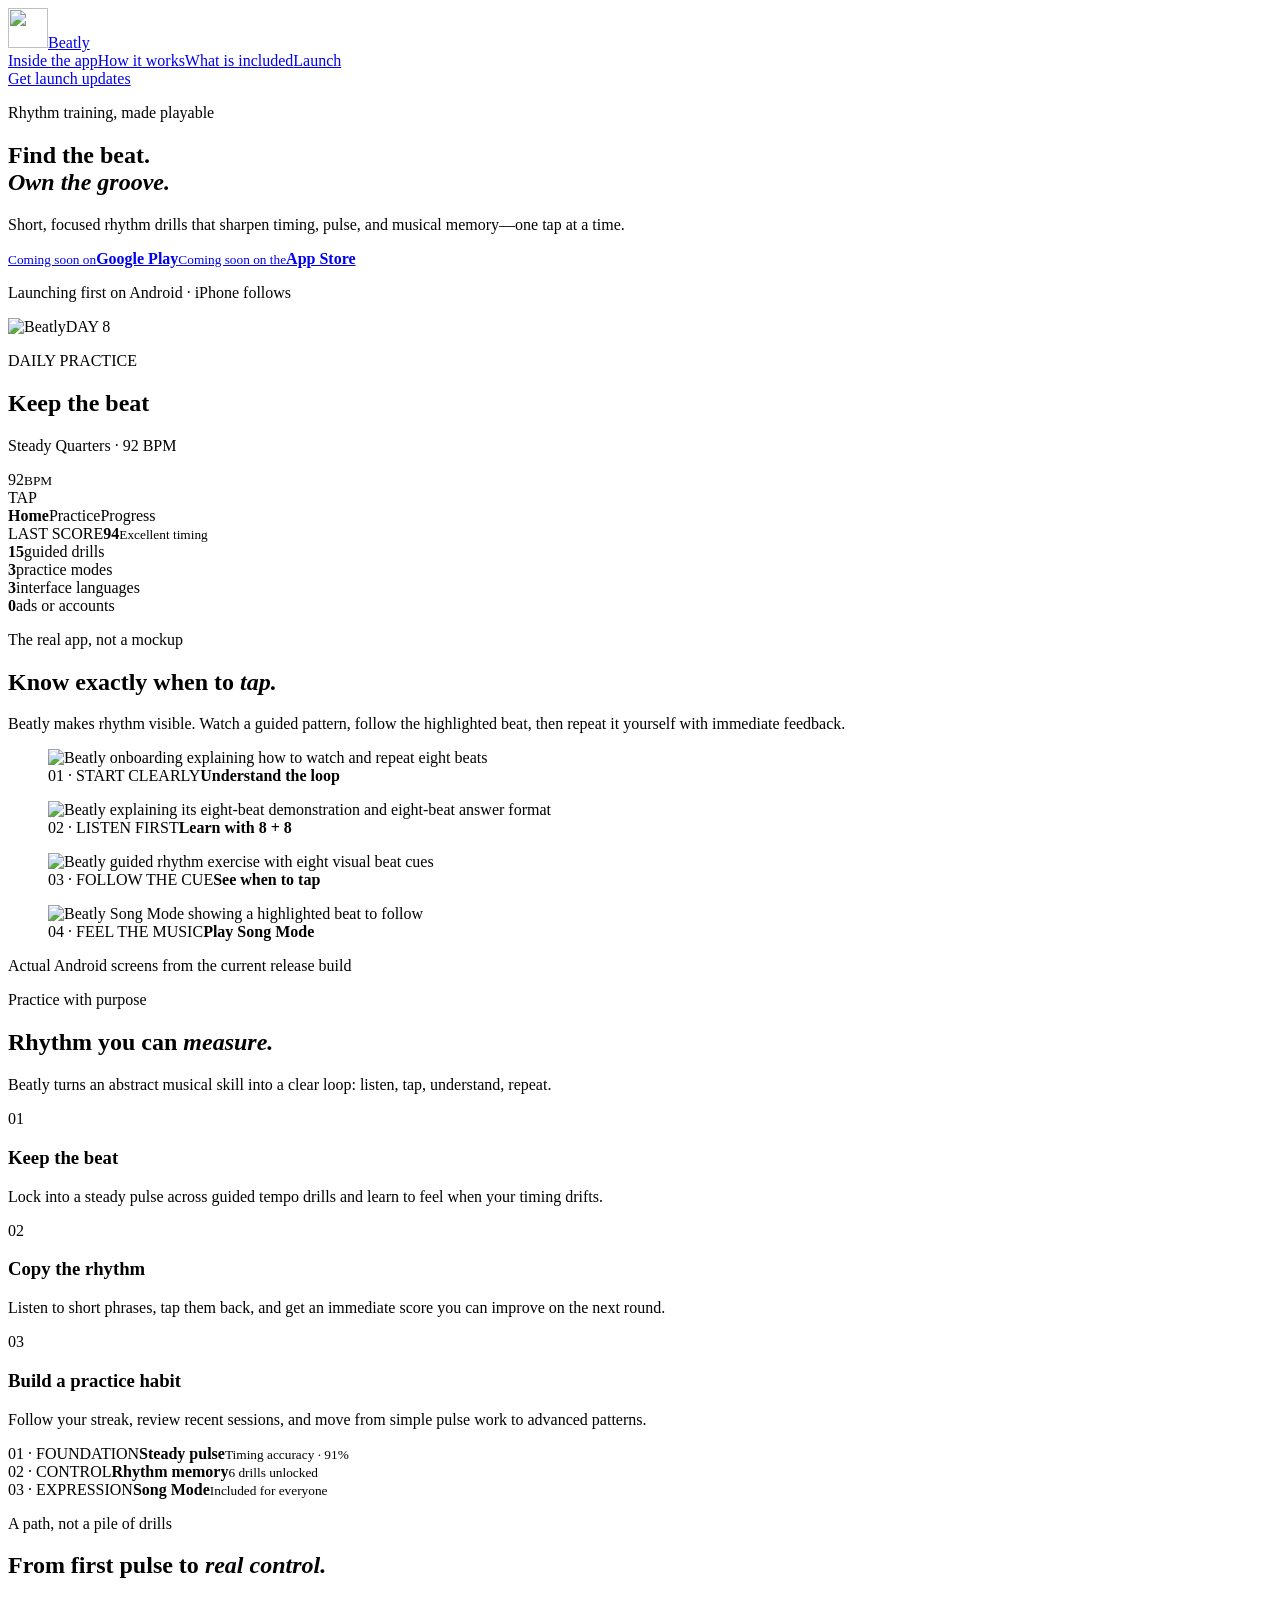
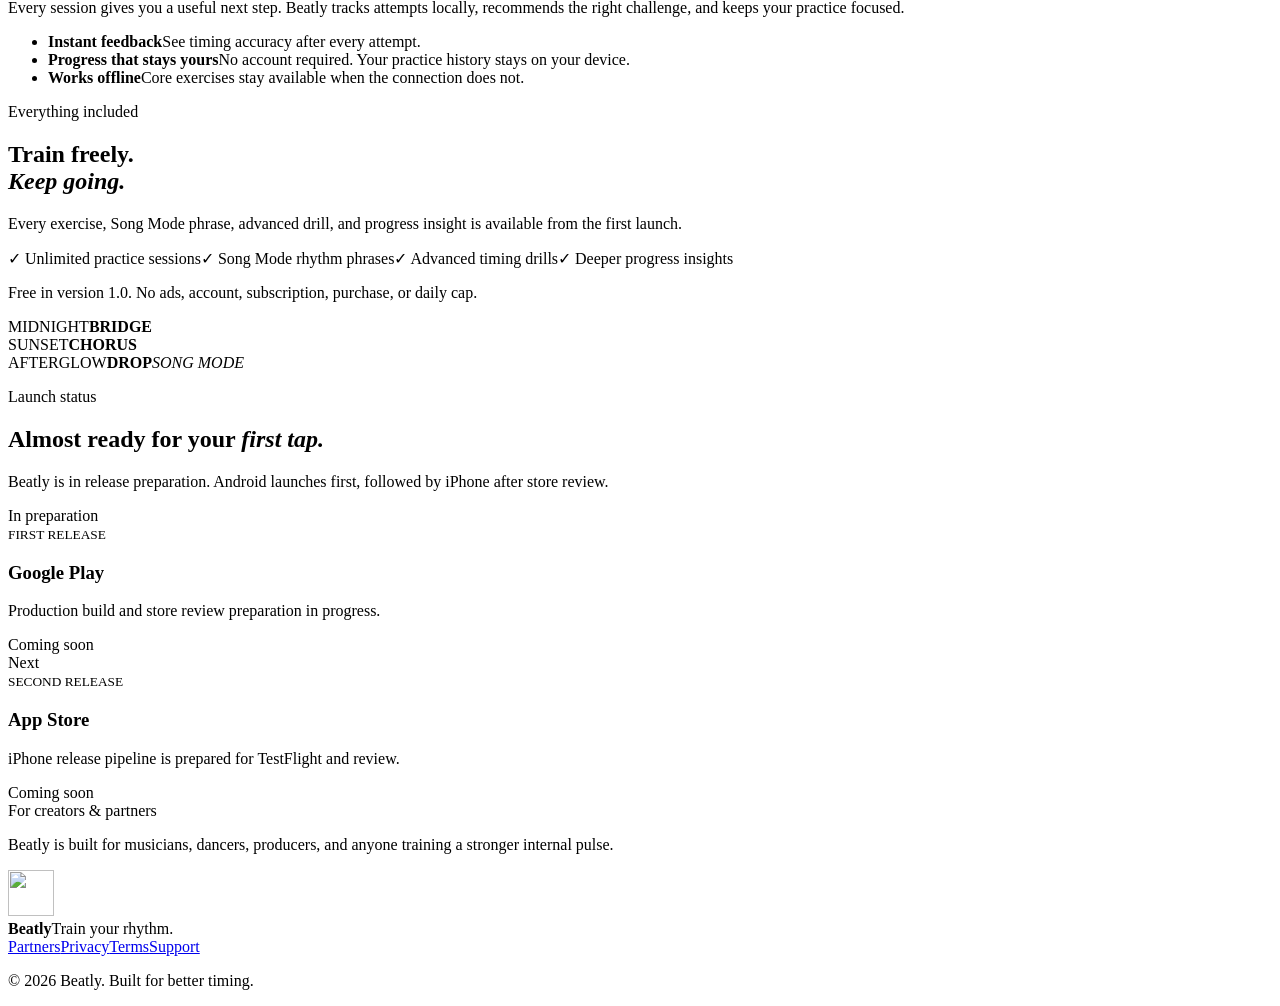
==== commit 4db88367: "Add real Beatly app screenshots" ====
--- a/index.html
+++ b/index.html
@@ -1 +1 @@
-<!DOCTYPE html><html lang="en"><head><meta charSet="utf-8"/><meta name="viewport" content="width=device-width, initial-scale=1"/><link rel="preload" href="/beatly-site/_next/static/media/4fa387ec64143e14-s.p.2tuy5pz7dlieh.woff2" as="font" crossorigin="" type="font/woff2"/><link rel="preload" href="/beatly-site/_next/static/media/797e433ab948586e-s.p.0r6juujl39pe6.woff2" as="font" crossorigin="" type="font/woff2"/><link rel="preload" href="/beatly-site/_next/static/media/8a480f0b521d4e75-s.p.1qq4vpdcun5oj.woff2" as="font" crossorigin="" type="font/woff2"/><link rel="preload" href="/beatly-site/_next/static/media/caa3a2e1cccd8315-s.p.0wgildi0cnwt9.woff2" as="font" crossorigin="" type="font/woff2"/><link rel="preload" href="/beatly-site/beatly-icon.png" as="image"/><link rel="preload" href="/beatly-site/beatly-mark.png" as="image"/><link rel="stylesheet" href="/beatly-site/_next/static/chunks/1ieiowjjg2yz0.css" data-precedence="next"/><link rel="preload" as="script" fetchPriority="low" href="/beatly-site/_next/static/chunks/3z5q_p4msz2ha.js"/><script src="/beatly-site/_next/static/chunks/3nnucl6ebaqtr.js" async=""></script><script src="/beatly-site/_next/static/chunks/25o46h8mdjlrg.js" async=""></script><script src="/beatly-site/_next/static/chunks/turbopack-19rdepq_6xn1s.js" async=""></script><script src="/beatly-site/_next/static/chunks/158myu8e_yme3.js" async=""></script><meta name="next-size-adjust" content=""/><title>Beatly — Train Your Rhythm</title><meta name="description" content="Short daily rhythm drills for timing, pulse, groove, and musical confidence. Coming soon to Google Play and the App Store."/><link rel="canonical" href="https://chnurok.github.io/beatly-site/"/><meta property="og:title" content="Beatly — Find the beat. Own the groove."/><meta property="og:description" content="Playable rhythm training for musicians, dancers, producers, and beginners."/><meta property="og:url" content="https://chnurok.github.io/beatly-site/"/><meta property="og:site_name" content="Beatly"/><meta property="og:image" content="https://chnurok.github.io/beatly-site/og.png"/><meta property="og:image:width" content="1731"/><meta property="og:image:height" content="909"/><meta property="og:image:alt" content="Beatly rhythm training app"/><meta property="og:type" content="website"/><meta name="twitter:card" content="summary_large_image"/><meta name="twitter:title" content="Beatly — Train Your Rhythm"/><meta name="twitter:description" content="Short daily rhythm drills. Coming soon to Google Play and the App Store."/><meta name="twitter:image" content="https://chnurok.github.io/beatly-site/og.png"/><link rel="shortcut icon" href="https://chnurok.github.io/beatly-site/beatly-icon.png"/><link rel="icon" href="https://chnurok.github.io/beatly-site/beatly-icon.png"/><link rel="apple-touch-icon" href="https://chnurok.github.io/beatly-site/beatly-icon.png"/><script src="/beatly-site/_next/static/chunks/0cz1d0mv5g_q7.js" noModule=""></script></head><body class="geist_855f4457-module__UNybwq__variable geist_mono_5fd6c9bf-module__mUfs1G__variable"><div hidden=""><!--$--><!--/$--></div><main><header class="site-header"><a class="brand" href="#top" aria-label="Beatly home"><img src="/beatly-site/beatly-icon.png" alt="" width="40" height="40"/><span>Beatly</span></a><nav aria-label="Main navigation"><a href="#practice">How it works</a><a href="#included">What is included</a><a href="#launch">Launch</a></nav><a class="header-cta" href="#launch">Get launch updates</a></header><section class="hero" id="top"><div class="hero-glow hero-glow-one"></div><div class="hero-glow hero-glow-two"></div><div class="hero-copy"><p class="eyebrow"><span></span> Rhythm training, made playable</p><h1>Find the beat.<br/><em>Own the groove.</em></h1><p class="hero-lede">Short, focused rhythm drills that sharpen timing, pulse, and musical memory—one tap at a time.</p><div class="store-row" aria-label="Store launch status"><a class="store-button" href="#launch"><small>Coming soon on</small><strong>Google Play</strong></a><a class="store-button store-button-muted" href="#launch"><small>Coming soon on the</small><strong>App Store</strong></a></div><p class="availability">Launching first on Android · iPhone follows</p></div><div class="hero-product" aria-label="Beatly app preview"><div class="orbit orbit-one"></div><div class="orbit orbit-two"></div><div class="phone" data-testid="phone-preview"><div class="phone-top"><span></span><i></i></div><div class="app-shell"><div class="app-head"><img src="/beatly-site/beatly-mark.png" alt="Beatly" width="34" height="34"/><span>DAY 8</span></div><p class="app-kicker">DAILY PRACTICE</p><h2>Keep the beat</h2><p class="app-sub">Steady Quarters · 92 BPM</p><div class="pulse-stage"><div class="pulse-ring pulse-ring-three"></div><div class="pulse-ring pulse-ring-two"></div><div class="pulse-ring pulse-ring-one"></div><div class="pulse-core">92<small>BPM</small></div></div><div class="beat-grid" aria-hidden="true"><i class="active"></i><i></i><i></i><i></i><i></i><i></i><i></i><i></i></div><div class="tap-button">TAP</div><div class="app-nav"><b>Home</b><span>Practice</span><span>Progress</span></div></div></div><div class="score-card"><span>LAST SCORE</span><strong>94</strong><small>Excellent timing</small></div></div></section><section class="signal-strip" aria-label="Product facts"><div><strong>15</strong><span>guided drills</span></div><div><strong>3</strong><span>practice modes</span></div><div><strong>3</strong><span>interface languages</span></div><div><strong>0</strong><span>ads or accounts</span></div></section><section class="section practice" id="practice"><div class="section-heading"><p class="eyebrow"><span></span> Practice with purpose</p><h2>Rhythm you can <em>measure.</em></h2><p>Beatly turns an abstract musical skill into a clear loop: listen, tap, understand, repeat.</p></div><div class="feature-grid"><article class="feature-card"><span class="feature-number">01</span><div class="mini-wave" aria-hidden="true"><i></i><i></i><i></i><i></i><i></i><i></i></div><h3>Keep the beat</h3><p>Lock into a steady pulse across guided tempo drills and learn to feel when your timing drifts.</p></article><article class="feature-card"><span class="feature-number">02</span><div class="mini-wave" aria-hidden="true"><i></i><i></i><i></i><i></i><i></i><i></i></div><h3>Copy the rhythm</h3><p>Listen to short phrases, tap them back, and get an immediate score you can improve on the next round.</p></article><article class="feature-card"><span class="feature-number">03</span><div class="mini-wave" aria-hidden="true"><i></i><i></i><i></i><i></i><i></i><i></i></div><h3>Build a practice habit</h3><p>Follow your streak, review recent sessions, and move from simple pulse work to advanced patterns.</p></article></div></section><section class="section progression"><div class="progression-visual" aria-label="Beatly practice progression preview"><div class="progress-card active-card"><span>01 · FOUNDATION</span><strong>Steady pulse</strong><small>Timing accuracy · 91%</small></div><div class="progress-line"><i></i></div><div class="progress-card"><span>02 · CONTROL</span><strong>Rhythm memory</strong><small>6 drills unlocked</small></div><div class="progress-line progress-line-short"><i></i></div><div class="progress-card"><span>03 · EXPRESSION</span><strong>Song Mode</strong><small>Included for everyone</small></div></div><div class="progression-copy"><p class="eyebrow"><span></span> A path, not a pile of drills</p><h2>From first pulse to <em>real control.</em></h2><p>Every session gives you a useful next step. Beatly tracks attempts locally, recommends the right challenge, and keeps your practice focused.</p><ul><li><b>Instant feedback</b><span>See timing accuracy after every attempt.</span></li><li><b>Progress that stays yours</b><span>No account required. Your practice history stays on your device.</span></li><li><b>Works offline</b><span>Core exercises stay available when the connection does not.</span></li></ul></div></section><section class="included-section" id="included"><div class="included-halo"></div><div class="included-copy"><p class="eyebrow light"><span></span> Everything included</p><h2>Train freely.<br/><em>Keep going.</em></h2><p>Every exercise, Song Mode phrase, advanced drill, and progress insight is available from the first launch.</p><div class="benefit-list"><span>✓ <!-- -->Unlimited practice sessions</span><span>✓ <!-- -->Song Mode rhythm phrases</span><span>✓ <!-- -->Advanced timing drills</span><span>✓ <!-- -->Deeper progress insights</span></div><p class="included-note">Free in version 1.0. No ads, account, subscription, purchase, or daily cap.</p></div><div class="included-art" aria-hidden="true"><div class="album-card album-back"><span>MIDNIGHT</span><b>BRIDGE</b></div><div class="album-card album-mid"><span>SUNSET</span><b>CHORUS</b></div><div class="album-card album-front"><span>AFTERGLOW</span><b>DROP</b><i>SONG MODE</i></div></div></section><section class="section launch" id="launch"><div class="launch-copy"><p class="eyebrow"><span></span> Launch status</p><h2>Almost ready for your <em>first tap.</em></h2><p>Beatly is in release preparation. Android launches first, followed by iPhone after store review.</p></div><div class="launch-grid"><article class="launch-card launch-primary"><div class="launch-status"><i></i> In preparation</div><small>FIRST RELEASE</small><h3>Google Play</h3><p>Production build and store review preparation in progress.</p><span class="launch-action">Coming soon</span></article><article class="launch-card"><div class="launch-status"><i></i> Next</div><small>SECOND RELEASE</small><h3>App Store</h3><p>iPhone release pipeline is prepared for TestFlight and review.</p><span class="launch-action muted">Coming soon</span></article></div><div class="partner-note"><span>For creators &amp; partners</span><p>Beatly is built for musicians, dancers, producers, and anyone training a stronger internal pulse.</p></div></section><footer><div class="footer-brand"><img src="/beatly-site/beatly-icon.png" alt="" width="46" height="46"/><div><strong>Beatly</strong><span>Train your rhythm.</span></div></div><div class="footer-links"><a href="/beatly-site/partners">Partners</a><a href="/beatly-site/privacy">Privacy</a><a href="/beatly-site/terms">Terms</a><a href="/beatly-site/support">Support</a></div><p>© 2026 Beatly. Built for better timing.</p></footer></main><!--$--><!--/$--><script src="/beatly-site/_next/static/chunks/3z5q_p4msz2ha.js" id="_R_" async=""></script><script>(self.__next_f=self.__next_f||[]).push([0])</script><script>self.__next_f.push([1,"1:\"$Sreact.fragment\"\n2:I[39756,[\"/beatly-site/_next/static/chunks/158myu8e_yme3.js\"],\"default\"]\n3:I[37457,[\"/beatly-site/_next/static/chunks/158myu8e_yme3.js\"],\"default\"]\n11:I[68027,[\"/beatly-site/_next/static/chunks/158myu8e_yme3.js\"],\"default\",1]\n:HL[\"/beatly-site/_next/static/chunks/1ieiowjjg2yz0.css\",\"style\"]\n:HL[\"/beatly-site/_next/static/media/4fa387ec64143e14-s.p.2tuy5pz7dlieh.woff2\",\"font\",{\"crossOrigin\":\"\",\"type\":\"font/woff2\"}]\n:HL[\"/beatly-site/_next/static/media/797e433ab948586e-s.p.0r6juujl39pe6.woff2\",\"font\",{\"crossOrigin\":\"\",\"type\":\"font/woff2\"}]\n:HL[\"/beatly-site/_next/static/media/8a480f0b521d4e75-s.p.1qq4vpdcun5oj.woff2\",\"font\",{\"crossOrigin\":\"\",\"type\":\"font/woff2\"}]\n:HL[\"/beatly-site/_next/static/media/caa3a2e1cccd8315-s.p.0wgildi0cnwt9.woff2\",\"font\",{\"crossOrigin\":\"\",\"type\":\"font/woff2\"}]\n:HL[\"/beatly-site/beatly-icon.png\",\"image\"]\n:HL[\"/beatly-site/beatly-mark.png\",\"image\"]\n"])</script><script>self.__next_f.push([1,"0:{\"P\":null,\"c\":[\"\",\"\"],\"q\":\"\",\"i\":false,\"f\":[[[\"\",{\"children\":[\"__PAGE__\",{}]},\"$undefined\",\"$undefined\",16],[[\"$\",\"$1\",\"c\",{\"children\":[[[\"$\",\"link\",\"0\",{\"rel\":\"stylesheet\",\"href\":\"/beatly-site/_next/static/chunks/1ieiowjjg2yz0.css\",\"precedence\":\"next\",\"crossOrigin\":\"$undefined\",\"nonce\":\"$undefined\"}],[\"$\",\"script\",\"script-0\",{\"src\":\"/beatly-site/_next/static/chunks/158myu8e_yme3.js\",\"async\":true,\"nonce\":\"$undefined\"}]],[\"$\",\"html\",null,{\"lang\":\"en\",\"children\":[\"$\",\"body\",null,{\"className\":\"geist_855f4457-module__UNybwq__variable geist_mono_5fd6c9bf-module__mUfs1G__variable\",\"children\":[\"$\",\"$L2\",null,{\"parallelRouterKey\":\"children\",\"error\":\"$undefined\",\"errorStyles\":\"$undefined\",\"errorScripts\":\"$undefined\",\"template\":[\"$\",\"$L3\",null,{}],\"templateStyles\":\"$undefined\",\"templateScripts\":\"$undefined\",\"notFound\":[[[\"$\",\"title\",null,{\"children\":\"404: This page could not be found.\"}],[\"$\",\"div\",null,{\"style\":{\"fontFamily\":\"system-ui,\\\"Segoe UI\\\",Roboto,Helvetica,Arial,sans-serif,\\\"Apple Color Emoji\\\",\\\"Segoe UI Emoji\\\"\",\"height\":\"100vh\",\"textAlign\":\"center\",\"display\":\"flex\",\"flexDirection\":\"column\",\"alignItems\":\"center\",\"justifyContent\":\"center\"},\"children\":[\"$\",\"div\",null,{\"children\":[[\"$\",\"style\",null,{\"dangerouslySetInnerHTML\":{\"__html\":\"body{color:#000;background:#fff;margin:0}.next-error-h1{border-right:1px solid rgba(0,0,0,.3)}@media (prefers-color-scheme:dark){body{color:#fff;background:#000}.next-error-h1{border-right:1px solid rgba(255,255,255,.3)}}\"}}],[\"$\",\"h1\",null,{\"className\":\"next-error-h1\",\"style\":{\"display\":\"inline-block\",\"margin\":\"0 20px 0 0\",\"padding\":\"0 23px 0 0\",\"fontSize\":24,\"fontWeight\":500,\"verticalAlign\":\"top\",\"lineHeight\":\"49px\"},\"children\":404}],[\"$\",\"div\",null,{\"style\":{\"display\":\"inline-block\"},\"children\":[\"$\",\"h2\",null,{\"style\":{\"fontSize\":14,\"fontWeight\":400,\"lineHeight\":\"49px\",\"margin\":0},\"children\":\"This page could not be found.\"}]}]]}]}]],[]],\"forbidden\":\"$undefined\",\"unauthorized\":\"$undefined\"}]}]}]]}],{\"children\":[[\"$\",\"$1\",\"c\",{\"children\":[[\"$\",\"main\",null,{\"children\":[[\"$\",\"header\",null,{\"className\":\"site-header\",\"children\":[[\"$\",\"a\",null,{\"className\":\"brand\",\"href\":\"#top\",\"aria-label\":\"Beatly home\",\"children\":[[\"$\",\"img\",null,{\"src\":\"/beatly-site/beatly-icon.png\",\"alt\":\"\",\"width\":40,\"height\":40}],[\"$\",\"span\",null,{\"children\":\"Beatly\"}]]}],[\"$\",\"nav\",null,{\"aria-label\":\"Main navigation\",\"children\":[[\"$\",\"a\",null,{\"href\":\"#practice\",\"children\":\"How it works\"}],[\"$\",\"a\",null,{\"href\":\"#included\",\"children\":\"What is included\"}],[\"$\",\"a\",null,{\"href\":\"#launch\",\"children\":\"Launch\"}]]}],[\"$\",\"a\",null,{\"className\":\"header-cta\",\"href\":\"#launch\",\"children\":\"Get launch updates\"}]]}],[\"$\",\"section\",null,{\"className\":\"hero\",\"id\":\"top\",\"children\":[[\"$\",\"div\",null,{\"className\":\"hero-glow hero-glow-one\"}],[\"$\",\"div\",null,{\"className\":\"hero-glow hero-glow-two\"}],[\"$\",\"div\",null,{\"className\":\"hero-copy\",\"children\":[[\"$\",\"p\",null,{\"className\":\"eyebrow\",\"children\":[[\"$\",\"span\",null,{}],\" Rhythm training, made playable\"]}],[\"$\",\"h1\",null,{\"children\":[\"Find the beat.\",[\"$\",\"br\",null,{}],[\"$\",\"em\",null,{\"children\":\"Own the groove.\"}]]}],[\"$\",\"p\",null,{\"className\":\"hero-lede\",\"children\":\"Short, focused rhythm drills that sharpen timing, pulse, and musical memory—one tap at a time.\"}],[\"$\",\"div\",null,{\"className\":\"store-row\",\"aria-label\":\"Store launch status\",\"children\":[[\"$\",\"a\",null,{\"className\":\"store-button\",\"href\":\"#launch\",\"children\":[[\"$\",\"small\",null,{\"children\":\"Coming soon on\"}],[\"$\",\"strong\",null,{\"children\":\"Google Play\"}]]}],[\"$\",\"a\",null,{\"className\":\"store-button store-button-muted\",\"href\":\"#launch\",\"children\":[[\"$\",\"small\",null,{\"children\":\"Coming soon on the\"}],[\"$\",\"strong\",null,{\"children\":\"App Store\"}]]}]]}],[\"$\",\"p\",null,{\"className\":\"availability\",\"children\":\"Launching first on Android · iPhone follows\"}]]}],[\"$\",\"div\",null,{\"className\":\"hero-product\",\"aria-label\":\"Beatly app preview\",\"children\":[[\"$\",\"div\",null,{\"className\":\"orbit orbit-one\"}],[\"$\",\"div\",null,{\"className\":\"orbit orbit-two\"}],[\"$\",\"div\",null,{\"className\":\"phone\",\"data-testid\":\"phone-preview\",\"children\":[[\"$\",\"div\",null,{\"className\":\"phone-top\",\"children\":[[\"$\",\"span\",null,{}],[\"$\",\"i\",null,{}]]}],[\"$\",\"div\",null,{\"className\":\"app-shell\",\"children\":[[\"$\",\"div\",null,{\"className\":\"app-head\",\"children\":[[\"$\",\"img\",null,{\"src\":\"/beatly-site/beatly-mark.png\",\"alt\":\"Beatly\",\"width\":34,\"height\":34}],[\"$\",\"span\",null,{\"children\":\"DAY 8\"}]]}],[\"$\",\"p\",null,{\"className\":\"app-kicker\",\"children\":\"DAILY PRACTICE\"}],[\"$\",\"h2\",null,{\"children\":\"Keep the beat\"}],[\"$\",\"p\",null,{\"className\":\"app-sub\",\"children\":\"Steady Quarters · 92 BPM\"}],[\"$\",\"div\",null,{\"className\":\"pulse-stage\",\"children\":[[\"$\",\"div\",null,{\"className\":\"pulse-ring pulse-ring-three\"}],[\"$\",\"div\",null,{\"className\":\"pulse-ring pulse-ring-two\"}],[\"$\",\"div\",null,{\"className\":\"pulse-ring pulse-ring-one\"}],\"$L4\"]}],\"$L5\",\"$L6\",\"$L7\"]}]]}],\"$L8\"]}]]}],\"$L9\",\"$La\",\"$Lb\",\"$Lc\",\"$Ld\",\"$Le\"]}],null,\"$Lf\"]}],{},null,false,null]},null,false,null],\"$L10\",false]],\"m\":\"$undefined\",\"G\":[\"$11\",[\"$L12\"]],\"S\":true,\"h\":null,\"s\":\"$undefined\",\"l\":\"$undefined\",\"p\":\"$undefined\",\"d\":\"$undefined\",\"b\":\"Ne7ByRnYgOAmWmrovsOk5\"}\n"])</script><script>self.__next_f.push([1,"13:I[97367,[\"/beatly-site/_next/static/chunks/158myu8e_yme3.js\"],\"OutletBoundary\"]\n14:\"$Sreact.suspense\"\n16:I[97367,[\"/beatly-site/_next/static/chunks/158myu8e_yme3.js\"],\"ViewportBoundary\"]\n18:I[97367,[\"/beatly-site/_next/static/chunks/158myu8e_yme3.js\"],\"MetadataBoundary\"]\n4:[\"$\",\"div\",null,{\"className\":\"pulse-core\",\"children\":[\"92\",[\"$\",\"small\",null,{\"children\":\"BPM\"}]]}]\n5:[\"$\",\"div\",null,{\"className\":\"beat-grid\",\"aria-hidden\":\"true\",\"children\":[[\"$\",\"i\",null,{\"className\":\"active\"}],[\"$\",\"i\",null,{}],[\"$\",\"i\",null,{}],[\"$\",\"i\",null,{}],[\"$\",\"i\",null,{}],[\"$\",\"i\",null,{}],[\"$\",\"i\",null,{}],[\"$\",\"i\",null,{}]]}]\n6:[\"$\",\"div\",null,{\"className\":\"tap-button\",\"children\":\"TAP\"}]\n7:[\"$\",\"div\",null,{\"className\":\"app-nav\",\"children\":[[\"$\",\"b\",null,{\"children\":\"Home\"}],[\"$\",\"span\",null,{\"children\":\"Practice\"}],[\"$\",\"span\",null,{\"children\":\"Progress\"}]]}]\n8:[\"$\",\"div\",null,{\"className\":\"score-card\",\"children\":[[\"$\",\"span\",null,{\"children\":\"LAST SCORE\"}],[\"$\",\"strong\",null,{\"children\":\"94\"}],[\"$\",\"small\",null,{\"children\":\"Excellent timing\"}]]}]\n9:[\"$\",\"section\",null,{\"className\":\"signal-strip\",\"aria-label\":\"Product facts\",\"children\":[[\"$\",\"div\",null,{\"children\":[[\"$\",\"strong\",null,{\"children\":\"15\"}],[\"$\",\"span\",null,{\"children\":\"guided drills\"}]]}],[\"$\",\"div\",null,{\"children\":[[\"$\",\"strong\",null,{\"children\":\"3\"}],[\"$\",\"span\",null,{\"children\":\"practice modes\"}]]}],[\"$\",\"div\",null,{\"children\":[[\"$\",\"strong\",null,{\"children\":\"3\"}],[\"$\",\"span\",null,{\"children\":\"interface languages\"}]]}],[\"$\",\"div\",null,{\"children\":[[\"$\",\"strong\",null,{\"children\":\"0\"}],[\"$\",\"span\",null,{\"children\":\"ads or accounts\"}]]}]]}]\n"])</script><script>self.__next_f.push([1,"a:[\"$\",\"section\",null,{\"className\":\"section practice\",\"id\":\"practice\",\"children\":[[\"$\",\"div\",null,{\"className\":\"section-heading\",\"children\":[[\"$\",\"p\",null,{\"className\":\"eyebrow\",\"children\":[[\"$\",\"span\",null,{}],\" Practice with purpose\"]}],[\"$\",\"h2\",null,{\"children\":[\"Rhythm you can \",[\"$\",\"em\",null,{\"children\":\"measure.\"}]]}],[\"$\",\"p\",null,{\"children\":\"Beatly turns an abstract musical skill into a clear loop: listen, tap, understand, repeat.\"}]]}],[\"$\",\"div\",null,{\"className\":\"feature-grid\",\"children\":[[\"$\",\"article\",\"01\",{\"className\":\"feature-card\",\"children\":[[\"$\",\"span\",null,{\"className\":\"feature-number\",\"children\":\"01\"}],[\"$\",\"div\",null,{\"className\":\"mini-wave\",\"aria-hidden\":\"true\",\"children\":[[\"$\",\"i\",null,{}],[\"$\",\"i\",null,{}],[\"$\",\"i\",null,{}],[\"$\",\"i\",null,{}],[\"$\",\"i\",null,{}],[\"$\",\"i\",null,{}]]}],[\"$\",\"h3\",null,{\"children\":\"Keep the beat\"}],[\"$\",\"p\",null,{\"children\":\"Lock into a steady pulse across guided tempo drills and learn to feel when your timing drifts.\"}]]}],[\"$\",\"article\",\"02\",{\"className\":\"feature-card\",\"children\":[[\"$\",\"span\",null,{\"className\":\"feature-number\",\"children\":\"02\"}],[\"$\",\"div\",null,{\"className\":\"mini-wave\",\"aria-hidden\":\"true\",\"children\":[[\"$\",\"i\",null,{}],[\"$\",\"i\",null,{}],[\"$\",\"i\",null,{}],[\"$\",\"i\",null,{}],[\"$\",\"i\",null,{}],[\"$\",\"i\",null,{}]]}],[\"$\",\"h3\",null,{\"children\":\"Copy the rhythm\"}],[\"$\",\"p\",null,{\"children\":\"Listen to short phrases, tap them back, and get an immediate score you can improve on the next round.\"}]]}],[\"$\",\"article\",\"03\",{\"className\":\"feature-card\",\"children\":[[\"$\",\"span\",null,{\"className\":\"feature-number\",\"children\":\"03\"}],[\"$\",\"div\",null,{\"className\":\"mini-wave\",\"aria-hidden\":\"true\",\"children\":[[\"$\",\"i\",null,{}],[\"$\",\"i\",null,{}],[\"$\",\"i\",null,{}],[\"$\",\"i\",null,{}],[\"$\",\"i\",null,{}],[\"$\",\"i\",null,{}]]}],[\"$\",\"h3\",null,{\"children\":\"Build a practice habit\"}],[\"$\",\"p\",null,{\"children\":\"Follow your streak, review recent sessions, and move from simple pulse work to advanced patterns.\"}]]}]]}]]}]\n"])</script><script>self.__next_f.push([1,"b:[\"$\",\"section\",null,{\"className\":\"section progression\",\"children\":[[\"$\",\"div\",null,{\"className\":\"progression-visual\",\"aria-label\":\"Beatly practice progression preview\",\"children\":[[\"$\",\"div\",null,{\"className\":\"progress-card active-card\",\"children\":[[\"$\",\"span\",null,{\"children\":\"01 · FOUNDATION\"}],[\"$\",\"strong\",null,{\"children\":\"Steady pulse\"}],[\"$\",\"small\",null,{\"children\":\"Timing accuracy · 91%\"}]]}],[\"$\",\"div\",null,{\"className\":\"progress-line\",\"children\":[\"$\",\"i\",null,{}]}],[\"$\",\"div\",null,{\"className\":\"progress-card\",\"children\":[[\"$\",\"span\",null,{\"children\":\"02 · CONTROL\"}],[\"$\",\"strong\",null,{\"children\":\"Rhythm memory\"}],[\"$\",\"small\",null,{\"children\":\"6 drills unlocked\"}]]}],[\"$\",\"div\",null,{\"className\":\"progress-line progress-line-short\",\"children\":[\"$\",\"i\",null,{}]}],[\"$\",\"div\",null,{\"className\":\"progress-card\",\"children\":[[\"$\",\"span\",null,{\"children\":\"03 · EXPRESSION\"}],[\"$\",\"strong\",null,{\"children\":\"Song Mode\"}],[\"$\",\"small\",null,{\"children\":\"Included for everyone\"}]]}]]}],[\"$\",\"div\",null,{\"className\":\"progression-copy\",\"children\":[[\"$\",\"p\",null,{\"className\":\"eyebrow\",\"children\":[[\"$\",\"span\",null,{}],\" A path, not a pile of drills\"]}],[\"$\",\"h2\",null,{\"children\":[\"From first pulse to \",[\"$\",\"em\",null,{\"children\":\"real control.\"}]]}],[\"$\",\"p\",null,{\"children\":\"Every session gives you a useful next step. Beatly tracks attempts locally, recommends the right challenge, and keeps your practice focused.\"}],[\"$\",\"ul\",null,{\"children\":[[\"$\",\"li\",null,{\"children\":[[\"$\",\"b\",null,{\"children\":\"Instant feedback\"}],[\"$\",\"span\",null,{\"children\":\"See timing accuracy after every attempt.\"}]]}],[\"$\",\"li\",null,{\"children\":[[\"$\",\"b\",null,{\"children\":\"Progress that stays yours\"}],[\"$\",\"span\",null,{\"children\":\"No account required. Your practice history stays on your device.\"}]]}],[\"$\",\"li\",null,{\"children\":[[\"$\",\"b\",null,{\"children\":\"Works offline\"}],[\"$\",\"span\",null,{\"children\":\"Core exercises stay available when the connection does not.\"}]]}]]}]]}]]}]\n"])</script><script>self.__next_f.push([1,"c:[\"$\",\"section\",null,{\"className\":\"included-section\",\"id\":\"included\",\"children\":[[\"$\",\"div\",null,{\"className\":\"included-halo\"}],[\"$\",\"div\",null,{\"className\":\"included-copy\",\"children\":[[\"$\",\"p\",null,{\"className\":\"eyebrow light\",\"children\":[[\"$\",\"span\",null,{}],\" Everything included\"]}],[\"$\",\"h2\",null,{\"children\":[\"Train freely.\",[\"$\",\"br\",null,{}],[\"$\",\"em\",null,{\"children\":\"Keep going.\"}]]}],[\"$\",\"p\",null,{\"children\":\"Every exercise, Song Mode phrase, advanced drill, and progress insight is available from the first launch.\"}],[\"$\",\"div\",null,{\"className\":\"benefit-list\",\"children\":[[\"$\",\"span\",\"Unlimited practice sessions\",{\"children\":[\"✓ \",\"Unlimited practice sessions\"]}],[\"$\",\"span\",\"Song Mode rhythm phrases\",{\"children\":[\"✓ \",\"Song Mode rhythm phrases\"]}],[\"$\",\"span\",\"Advanced timing drills\",{\"children\":[\"✓ \",\"Advanced timing drills\"]}],[\"$\",\"span\",\"Deeper progress insights\",{\"children\":[\"✓ \",\"Deeper progress insights\"]}]]}],[\"$\",\"p\",null,{\"className\":\"included-note\",\"children\":\"Free in version 1.0. No ads, account, subscription, purchase, or daily cap.\"}]]}],[\"$\",\"div\",null,{\"className\":\"included-art\",\"aria-hidden\":\"true\",\"children\":[[\"$\",\"div\",null,{\"className\":\"album-card album-back\",\"children\":[[\"$\",\"span\",null,{\"children\":\"MIDNIGHT\"}],[\"$\",\"b\",null,{\"children\":\"BRIDGE\"}]]}],[\"$\",\"div\",null,{\"className\":\"album-card album-mid\",\"children\":[[\"$\",\"span\",null,{\"children\":\"SUNSET\"}],[\"$\",\"b\",null,{\"children\":\"CHORUS\"}]]}],[\"$\",\"div\",null,{\"className\":\"album-card album-front\",\"children\":[[\"$\",\"span\",null,{\"children\":\"AFTERGLOW\"}],[\"$\",\"b\",null,{\"children\":\"DROP\"}],[\"$\",\"i\",null,{\"children\":\"SONG MODE\"}]]}]]}]]}]\n"])</script><script>self.__next_f.push([1,"d:[\"$\",\"section\",null,{\"className\":\"section launch\",\"id\":\"launch\",\"children\":[[\"$\",\"div\",null,{\"className\":\"launch-copy\",\"children\":[[\"$\",\"p\",null,{\"className\":\"eyebrow\",\"children\":[[\"$\",\"span\",null,{}],\" Launch status\"]}],[\"$\",\"h2\",null,{\"children\":[\"Almost ready for your \",[\"$\",\"em\",null,{\"children\":\"first tap.\"}]]}],[\"$\",\"p\",null,{\"children\":\"Beatly is in release preparation. Android launches first, followed by iPhone after store review.\"}]]}],[\"$\",\"div\",null,{\"className\":\"launch-grid\",\"children\":[[\"$\",\"article\",null,{\"className\":\"launch-card launch-primary\",\"children\":[[\"$\",\"div\",null,{\"className\":\"launch-status\",\"children\":[[\"$\",\"i\",null,{}],\" In preparation\"]}],[\"$\",\"small\",null,{\"children\":\"FIRST RELEASE\"}],[\"$\",\"h3\",null,{\"children\":\"Google Play\"}],[\"$\",\"p\",null,{\"children\":\"Production build and store review preparation in progress.\"}],[\"$\",\"span\",null,{\"className\":\"launch-action\",\"children\":\"Coming soon\"}]]}],[\"$\",\"article\",null,{\"className\":\"launch-card\",\"children\":[[\"$\",\"div\",null,{\"className\":\"launch-status\",\"children\":[[\"$\",\"i\",null,{}],\" Next\"]}],[\"$\",\"small\",null,{\"children\":\"SECOND RELEASE\"}],[\"$\",\"h3\",null,{\"children\":\"App Store\"}],[\"$\",\"p\",null,{\"children\":\"iPhone release pipeline is prepared for TestFlight and review.\"}],[\"$\",\"span\",null,{\"className\":\"launch-action muted\",\"children\":\"Coming soon\"}]]}]]}],[\"$\",\"div\",null,{\"className\":\"partner-note\",\"children\":[[\"$\",\"span\",null,{\"children\":\"For creators \u0026 partners\"}],[\"$\",\"p\",null,{\"children\":\"Beatly is built for musicians, dancers, producers, and anyone training a stronger internal pulse.\"}]]}]]}]\n"])</script><script>self.__next_f.push([1,"e:[\"$\",\"footer\",null,{\"children\":[[\"$\",\"div\",null,{\"className\":\"footer-brand\",\"children\":[[\"$\",\"img\",null,{\"src\":\"/beatly-site/beatly-icon.png\",\"alt\":\"\",\"width\":46,\"height\":46}],[\"$\",\"div\",null,{\"children\":[[\"$\",\"strong\",null,{\"children\":\"Beatly\"}],[\"$\",\"span\",null,{\"children\":\"Train your rhythm.\"}]]}]]}],[\"$\",\"div\",null,{\"className\":\"footer-links\",\"children\":[[\"$\",\"a\",null,{\"href\":\"/beatly-site/partners\",\"children\":\"Partners\"}],[\"$\",\"a\",null,{\"href\":\"/beatly-site/privacy\",\"children\":\"Privacy\"}],[\"$\",\"a\",null,{\"href\":\"/beatly-site/terms\",\"children\":\"Terms\"}],[\"$\",\"a\",null,{\"href\":\"/beatly-site/support\",\"children\":\"Support\"}]]}],[\"$\",\"p\",null,{\"children\":\"© 2026 Beatly. Built for better timing.\"}]]}]\nf:[\"$\",\"$L13\",null,{\"children\":[\"$\",\"$14\",null,{\"name\":\"Next.MetadataOutlet\",\"children\":\"$@15\"}]}]\n10:[\"$\",\"$1\",\"h\",{\"children\":[null,[\"$\",\"$L16\",null,{\"children\":\"$L17\"}],[\"$\",\"div\",null,{\"hidden\":true,\"children\":[\"$\",\"$L18\",null,{\"children\":[\"$\",\"$14\",null,{\"name\":\"Next.Metadata\",\"children\":\"$L19\"}]}]}],[\"$\",\"meta\",null,{\"name\":\"next-size-adjust\",\"content\":\"\"}]]}]\n12:[\"$\",\"link\",\"0\",{\"rel\":\"stylesheet\",\"href\":\"/beatly-site/_next/static/chunks/1ieiowjjg2yz0.css\",\"precedence\":\"next\",\"crossOrigin\":\"$undefined\",\"nonce\":\"$undefined\"}]\n"])</script><script>self.__next_f.push([1,"17:[[\"$\",\"meta\",\"0\",{\"charSet\":\"utf-8\"}],[\"$\",\"meta\",\"1\",{\"name\":\"viewport\",\"content\":\"width=device-width, initial-scale=1\"}]]\n"])</script><script>self.__next_f.push([1,"1a:I[27201,[\"/beatly-site/_next/static/chunks/158myu8e_yme3.js\"],\"IconMark\"]\n15:null\n"])</script><script>self.__next_f.push([1,"19:[[\"$\",\"title\",\"0\",{\"children\":\"Beatly — Train Your Rhythm\"}],[\"$\",\"meta\",\"1\",{\"name\":\"description\",\"content\":\"Short daily rhythm drills for timing, pulse, groove, and musical confidence. Coming soon to Google Play and the App Store.\"}],[\"$\",\"link\",\"2\",{\"rel\":\"canonical\",\"href\":\"https://chnurok.github.io/beatly-site/\"}],[\"$\",\"meta\",\"3\",{\"property\":\"og:title\",\"content\":\"Beatly — Find the beat. Own the groove.\"}],[\"$\",\"meta\",\"4\",{\"property\":\"og:description\",\"content\":\"Playable rhythm training for musicians, dancers, producers, and beginners.\"}],[\"$\",\"meta\",\"5\",{\"property\":\"og:url\",\"content\":\"https://chnurok.github.io/beatly-site/\"}],[\"$\",\"meta\",\"6\",{\"property\":\"og:site_name\",\"content\":\"Beatly\"}],[\"$\",\"meta\",\"7\",{\"property\":\"og:image\",\"content\":\"https://chnurok.github.io/beatly-site/og.png\"}],[\"$\",\"meta\",\"8\",{\"property\":\"og:image:width\",\"content\":\"1731\"}],[\"$\",\"meta\",\"9\",{\"property\":\"og:image:height\",\"content\":\"909\"}],[\"$\",\"meta\",\"10\",{\"property\":\"og:image:alt\",\"content\":\"Beatly rhythm training app\"}],[\"$\",\"meta\",\"11\",{\"property\":\"og:type\",\"content\":\"website\"}],[\"$\",\"meta\",\"12\",{\"name\":\"twitter:card\",\"content\":\"summary_large_image\"}],[\"$\",\"meta\",\"13\",{\"name\":\"twitter:title\",\"content\":\"Beatly — Train Your Rhythm\"}],[\"$\",\"meta\",\"14\",{\"name\":\"twitter:description\",\"content\":\"Short daily rhythm drills. Coming soon to Google Play and the App Store.\"}],[\"$\",\"meta\",\"15\",{\"name\":\"twitter:image\",\"content\":\"https://chnurok.github.io/beatly-site/og.png\"}],[\"$\",\"link\",\"16\",{\"rel\":\"shortcut icon\",\"href\":\"https://chnurok.github.io/beatly-site/beatly-icon.png\"}],[\"$\",\"link\",\"17\",{\"rel\":\"icon\",\"href\":\"https://chnurok.github.io/beatly-site/beatly-icon.png\"}],[\"$\",\"link\",\"18\",{\"rel\":\"apple-touch-icon\",\"href\":\"https://chnurok.github.io/beatly-site/beatly-icon.png\"}],[\"$\",\"$L1a\",\"19\",{}]]\n"])</script></body></html>+<!DOCTYPE html><html lang="en"><head><meta charSet="utf-8"/><meta name="viewport" content="width=device-width, initial-scale=1"/><link rel="preload" href="/beatly-site/beatly-icon.png" as="image"/><link rel="preload" href="/beatly-site/beatly-mark.png" as="image"/><link rel="preload" href="/beatly-site/screens/01-onboarding.jpg" as="image"/><link rel="preload" href="/beatly-site/screens/02-eight-plus-eight.jpg" as="image"/><link rel="stylesheet" href="/beatly-site/_next/static/chunks/1xktffuy_fdza.css" data-precedence="next"/><link rel="preload" as="script" fetchPriority="low" href="/beatly-site/_next/static/chunks/3z5q_p4msz2ha.js"/><script src="/beatly-site/_next/static/chunks/3nnucl6ebaqtr.js" async=""></script><script src="/beatly-site/_next/static/chunks/25o46h8mdjlrg.js" async=""></script><script src="/beatly-site/_next/static/chunks/turbopack-19rdepq_6xn1s.js" async=""></script><script src="/beatly-site/_next/static/chunks/158myu8e_yme3.js" async=""></script><title>Beatly — Train Your Rhythm</title><meta name="description" content="Short daily rhythm drills for timing, pulse, groove, and musical confidence. Coming soon to Google Play and the App Store."/><link rel="canonical" href="https://chnurok.github.io/beatly-site/"/><meta property="og:title" content="Beatly — Find the beat. Own the groove."/><meta property="og:description" content="Playable rhythm training for musicians, dancers, producers, and beginners."/><meta property="og:url" content="https://chnurok.github.io/beatly-site/"/><meta property="og:site_name" content="Beatly"/><meta property="og:image" content="https://chnurok.github.io/beatly-site/og.png"/><meta property="og:image:width" content="1731"/><meta property="og:image:height" content="909"/><meta property="og:image:alt" content="Beatly rhythm training app"/><meta property="og:type" content="website"/><meta name="twitter:card" content="summary_large_image"/><meta name="twitter:title" content="Beatly — Train Your Rhythm"/><meta name="twitter:description" content="Short daily rhythm drills. Coming soon to Google Play and the App Store."/><meta name="twitter:image" content="https://chnurok.github.io/beatly-site/og.png"/><link rel="shortcut icon" href="https://chnurok.github.io/beatly-site/beatly-icon.png"/><link rel="icon" href="https://chnurok.github.io/beatly-site/beatly-icon.png"/><link rel="apple-touch-icon" href="https://chnurok.github.io/beatly-site/beatly-icon.png"/><script src="/beatly-site/_next/static/chunks/0cz1d0mv5g_q7.js" noModule=""></script></head><body><div hidden=""><!--$--><!--/$--></div><main><header class="site-header"><a class="brand" href="#top" aria-label="Beatly home"><img src="/beatly-site/beatly-icon.png" alt="" width="40" height="40"/><span>Beatly</span></a><nav aria-label="Main navigation"><a href="#inside">Inside the app</a><a href="#practice">How it works</a><a href="#included">What is included</a><a href="#launch">Launch</a></nav><a class="header-cta" href="#launch">Get launch updates</a></header><section class="hero" id="top"><div class="hero-glow hero-glow-one"></div><div class="hero-glow hero-glow-two"></div><div class="hero-copy"><p class="eyebrow"><span></span> Rhythm training, made playable</p><h1>Find the beat.<br/><em>Own the groove.</em></h1><p class="hero-lede">Short, focused rhythm drills that sharpen timing, pulse, and musical memory—one tap at a time.</p><div class="store-row" aria-label="Store launch status"><a class="store-button" href="#launch"><small>Coming soon on</small><strong>Google Play</strong></a><a class="store-button store-button-muted" href="#launch"><small>Coming soon on the</small><strong>App Store</strong></a></div><p class="availability">Launching first on Android · iPhone follows</p></div><div class="hero-product" aria-label="Beatly app preview"><div class="orbit orbit-one"></div><div class="orbit orbit-two"></div><div class="phone" data-testid="phone-preview"><div class="phone-top"><span></span><i></i></div><div class="app-shell"><div class="app-head"><img src="/beatly-site/beatly-mark.png" alt="Beatly" width="34" height="34"/><span>DAY 8</span></div><p class="app-kicker">DAILY PRACTICE</p><h2>Keep the beat</h2><p class="app-sub">Steady Quarters · 92 BPM</p><div class="pulse-stage"><div class="pulse-ring pulse-ring-three"></div><div class="pulse-ring pulse-ring-two"></div><div class="pulse-ring pulse-ring-one"></div><div class="pulse-core">92<small>BPM</small></div></div><div class="beat-grid" aria-hidden="true"><i class="active"></i><i></i><i></i><i></i><i></i><i></i><i></i><i></i></div><div class="tap-button">TAP</div><div class="app-nav"><b>Home</b><span>Practice</span><span>Progress</span></div></div></div><div class="score-card"><span>LAST SCORE</span><strong>94</strong><small>Excellent timing</small></div></div></section><section class="signal-strip" aria-label="Product facts"><div><strong>15</strong><span>guided drills</span></div><div><strong>3</strong><span>practice modes</span></div><div><strong>3</strong><span>interface languages</span></div><div><strong>0</strong><span>ads or accounts</span></div></section><section class="section app-tour" id="inside"><div class="tour-heading"><div><p class="eyebrow"><span></span> The real app, not a mockup</p><h2>Know exactly when to <em>tap.</em></h2></div><p>Beatly makes rhythm visible. Watch a guided pattern, follow the highlighted beat, then repeat it yourself with immediate feedback.</p></div><div class="screen-gallery" aria-label="Beatly app screenshots"><figure class="screen-card screen-card-1"><div class="device-frame"><div class="device-speaker" aria-hidden="true"></div><img src="/beatly-site/screens/01-onboarding.jpg" alt="Beatly onboarding explaining how to watch and repeat eight beats"/></div><figcaption><span>01 · START CLEARLY</span><strong>Understand the loop</strong></figcaption></figure><figure class="screen-card screen-card-2"><div class="device-frame"><div class="device-speaker" aria-hidden="true"></div><img src="/beatly-site/screens/02-eight-plus-eight.jpg" alt="Beatly explaining its eight-beat demonstration and eight-beat answer format"/></div><figcaption><span>02 · LISTEN FIRST</span><strong>Learn with 8 + 8</strong></figcaption></figure><figure class="screen-card screen-card-3"><div class="device-frame"><div class="device-speaker" aria-hidden="true"></div><img src="/beatly-site/screens/03-guided-training.jpg" alt="Beatly guided rhythm exercise with eight visual beat cues" loading="lazy"/></div><figcaption><span>03 · FOLLOW THE CUE</span><strong>See when to tap</strong></figcaption></figure><figure class="screen-card screen-card-4"><div class="device-frame"><div class="device-speaker" aria-hidden="true"></div><img src="/beatly-site/screens/05-song-mode.jpg" alt="Beatly Song Mode showing a highlighted beat to follow" loading="lazy"/></div><figcaption><span>04 · FEEL THE MUSIC</span><strong>Play Song Mode</strong></figcaption></figure></div><p class="tour-note"><i></i> Actual Android screens from the current release build</p></section><section class="section practice" id="practice"><div class="section-heading"><p class="eyebrow"><span></span> Practice with purpose</p><h2>Rhythm you can <em>measure.</em></h2><p>Beatly turns an abstract musical skill into a clear loop: listen, tap, understand, repeat.</p></div><div class="feature-grid"><article class="feature-card"><span class="feature-number">01</span><div class="mini-wave" aria-hidden="true"><i></i><i></i><i></i><i></i><i></i><i></i></div><h3>Keep the beat</h3><p>Lock into a steady pulse across guided tempo drills and learn to feel when your timing drifts.</p></article><article class="feature-card"><span class="feature-number">02</span><div class="mini-wave" aria-hidden="true"><i></i><i></i><i></i><i></i><i></i><i></i></div><h3>Copy the rhythm</h3><p>Listen to short phrases, tap them back, and get an immediate score you can improve on the next round.</p></article><article class="feature-card"><span class="feature-number">03</span><div class="mini-wave" aria-hidden="true"><i></i><i></i><i></i><i></i><i></i><i></i></div><h3>Build a practice habit</h3><p>Follow your streak, review recent sessions, and move from simple pulse work to advanced patterns.</p></article></div></section><section class="section progression"><div class="progression-visual" aria-label="Beatly practice progression preview"><div class="progress-card active-card"><span>01 · FOUNDATION</span><strong>Steady pulse</strong><small>Timing accuracy · 91%</small></div><div class="progress-line"><i></i></div><div class="progress-card"><span>02 · CONTROL</span><strong>Rhythm memory</strong><small>6 drills unlocked</small></div><div class="progress-line progress-line-short"><i></i></div><div class="progress-card"><span>03 · EXPRESSION</span><strong>Song Mode</strong><small>Included for everyone</small></div></div><div class="progression-copy"><p class="eyebrow"><span></span> A path, not a pile of drills</p><h2>From first pulse to <em>real control.</em></h2><p>Every session gives you a useful next step. Beatly tracks attempts locally, recommends the right challenge, and keeps your practice focused.</p><ul><li><b>Instant feedback</b><span>See timing accuracy after every attempt.</span></li><li><b>Progress that stays yours</b><span>No account required. Your practice history stays on your device.</span></li><li><b>Works offline</b><span>Core exercises stay available when the connection does not.</span></li></ul></div></section><section class="included-section" id="included"><div class="included-halo"></div><div class="included-copy"><p class="eyebrow light"><span></span> Everything included</p><h2>Train freely.<br/><em>Keep going.</em></h2><p>Every exercise, Song Mode phrase, advanced drill, and progress insight is available from the first launch.</p><div class="benefit-list"><span>✓ <!-- -->Unlimited practice sessions</span><span>✓ <!-- -->Song Mode rhythm phrases</span><span>✓ <!-- -->Advanced timing drills</span><span>✓ <!-- -->Deeper progress insights</span></div><p class="included-note">Free in version 1.0. No ads, account, subscription, purchase, or daily cap.</p></div><div class="included-art" aria-hidden="true"><div class="album-card album-back"><span>MIDNIGHT</span><b>BRIDGE</b></div><div class="album-card album-mid"><span>SUNSET</span><b>CHORUS</b></div><div class="album-card album-front"><span>AFTERGLOW</span><b>DROP</b><i>SONG MODE</i></div></div></section><section class="section launch" id="launch"><div class="launch-copy"><p class="eyebrow"><span></span> Launch status</p><h2>Almost ready for your <em>first tap.</em></h2><p>Beatly is in release preparation. Android launches first, followed by iPhone after store review.</p></div><div class="launch-grid"><article class="launch-card launch-primary"><div class="launch-status"><i></i> In preparation</div><small>FIRST RELEASE</small><h3>Google Play</h3><p>Production build and store review preparation in progress.</p><span class="launch-action">Coming soon</span></article><article class="launch-card"><div class="launch-status"><i></i> Next</div><small>SECOND RELEASE</small><h3>App Store</h3><p>iPhone release pipeline is prepared for TestFlight and review.</p><span class="launch-action muted">Coming soon</span></article></div><div class="partner-note"><span>For creators &amp; partners</span><p>Beatly is built for musicians, dancers, producers, and anyone training a stronger internal pulse.</p></div></section><footer><div class="footer-brand"><img src="/beatly-site/beatly-icon.png" alt="" width="46" height="46"/><div><strong>Beatly</strong><span>Train your rhythm.</span></div></div><div class="footer-links"><a href="/beatly-site/partners">Partners</a><a href="/beatly-site/privacy">Privacy</a><a href="/beatly-site/terms">Terms</a><a href="/beatly-site/support">Support</a></div><p>© 2026 Beatly. Built for better timing.</p></footer></main><!--$--><!--/$--><script src="/beatly-site/_next/static/chunks/3z5q_p4msz2ha.js" id="_R_" async=""></script><script>(self.__next_f=self.__next_f||[]).push([0])</script><script>self.__next_f.push([1,"1:\"$Sreact.fragment\"\n2:I[39756,[\"/beatly-site/_next/static/chunks/158myu8e_yme3.js\"],\"default\"]\n3:I[37457,[\"/beatly-site/_next/static/chunks/158myu8e_yme3.js\"],\"default\"]\n11:I[68027,[\"/beatly-site/_next/static/chunks/158myu8e_yme3.js\"],\"default\",1]\n:HL[\"/beatly-site/_next/static/chunks/1xktffuy_fdza.css\",\"style\"]\n:HL[\"/beatly-site/beatly-icon.png\",\"image\"]\n:HL[\"/beatly-site/beatly-mark.png\",\"image\"]\n"])</script><script>self.__next_f.push([1,"0:{\"P\":null,\"c\":[\"\",\"\"],\"q\":\"\",\"i\":false,\"f\":[[[\"\",{\"children\":[\"__PAGE__\",{}]},\"$undefined\",\"$undefined\",16],[[\"$\",\"$1\",\"c\",{\"children\":[[[\"$\",\"link\",\"0\",{\"rel\":\"stylesheet\",\"href\":\"/beatly-site/_next/static/chunks/1xktffuy_fdza.css\",\"precedence\":\"next\",\"crossOrigin\":\"$undefined\",\"nonce\":\"$undefined\"}],[\"$\",\"script\",\"script-0\",{\"src\":\"/beatly-site/_next/static/chunks/158myu8e_yme3.js\",\"async\":true,\"nonce\":\"$undefined\"}]],[\"$\",\"html\",null,{\"lang\":\"en\",\"children\":[\"$\",\"body\",null,{\"children\":[\"$\",\"$L2\",null,{\"parallelRouterKey\":\"children\",\"error\":\"$undefined\",\"errorStyles\":\"$undefined\",\"errorScripts\":\"$undefined\",\"template\":[\"$\",\"$L3\",null,{}],\"templateStyles\":\"$undefined\",\"templateScripts\":\"$undefined\",\"notFound\":[[[\"$\",\"title\",null,{\"children\":\"404: This page could not be found.\"}],[\"$\",\"div\",null,{\"style\":{\"fontFamily\":\"system-ui,\\\"Segoe UI\\\",Roboto,Helvetica,Arial,sans-serif,\\\"Apple Color Emoji\\\",\\\"Segoe UI Emoji\\\"\",\"height\":\"100vh\",\"textAlign\":\"center\",\"display\":\"flex\",\"flexDirection\":\"column\",\"alignItems\":\"center\",\"justifyContent\":\"center\"},\"children\":[\"$\",\"div\",null,{\"children\":[[\"$\",\"style\",null,{\"dangerouslySetInnerHTML\":{\"__html\":\"body{color:#000;background:#fff;margin:0}.next-error-h1{border-right:1px solid rgba(0,0,0,.3)}@media (prefers-color-scheme:dark){body{color:#fff;background:#000}.next-error-h1{border-right:1px solid rgba(255,255,255,.3)}}\"}}],[\"$\",\"h1\",null,{\"className\":\"next-error-h1\",\"style\":{\"display\":\"inline-block\",\"margin\":\"0 20px 0 0\",\"padding\":\"0 23px 0 0\",\"fontSize\":24,\"fontWeight\":500,\"verticalAlign\":\"top\",\"lineHeight\":\"49px\"},\"children\":404}],[\"$\",\"div\",null,{\"style\":{\"display\":\"inline-block\"},\"children\":[\"$\",\"h2\",null,{\"style\":{\"fontSize\":14,\"fontWeight\":400,\"lineHeight\":\"49px\",\"margin\":0},\"children\":\"This page could not be found.\"}]}]]}]}]],[]],\"forbidden\":\"$undefined\",\"unauthorized\":\"$undefined\"}]}]}]]}],{\"children\":[[\"$\",\"$1\",\"c\",{\"children\":[[\"$\",\"main\",null,{\"children\":[[\"$\",\"header\",null,{\"className\":\"site-header\",\"children\":[[\"$\",\"a\",null,{\"className\":\"brand\",\"href\":\"#top\",\"aria-label\":\"Beatly home\",\"children\":[[\"$\",\"img\",null,{\"src\":\"/beatly-site/beatly-icon.png\",\"alt\":\"\",\"width\":40,\"height\":40}],[\"$\",\"span\",null,{\"children\":\"Beatly\"}]]}],[\"$\",\"nav\",null,{\"aria-label\":\"Main navigation\",\"children\":[[\"$\",\"a\",null,{\"href\":\"#inside\",\"children\":\"Inside the app\"}],[\"$\",\"a\",null,{\"href\":\"#practice\",\"children\":\"How it works\"}],[\"$\",\"a\",null,{\"href\":\"#included\",\"children\":\"What is included\"}],[\"$\",\"a\",null,{\"href\":\"#launch\",\"children\":\"Launch\"}]]}],[\"$\",\"a\",null,{\"className\":\"header-cta\",\"href\":\"#launch\",\"children\":\"Get launch updates\"}]]}],[\"$\",\"section\",null,{\"className\":\"hero\",\"id\":\"top\",\"children\":[[\"$\",\"div\",null,{\"className\":\"hero-glow hero-glow-one\"}],[\"$\",\"div\",null,{\"className\":\"hero-glow hero-glow-two\"}],[\"$\",\"div\",null,{\"className\":\"hero-copy\",\"children\":[[\"$\",\"p\",null,{\"className\":\"eyebrow\",\"children\":[[\"$\",\"span\",null,{}],\" Rhythm training, made playable\"]}],[\"$\",\"h1\",null,{\"children\":[\"Find the beat.\",[\"$\",\"br\",null,{}],[\"$\",\"em\",null,{\"children\":\"Own the groove.\"}]]}],[\"$\",\"p\",null,{\"className\":\"hero-lede\",\"children\":\"Short, focused rhythm drills that sharpen timing, pulse, and musical memory—one tap at a time.\"}],[\"$\",\"div\",null,{\"className\":\"store-row\",\"aria-label\":\"Store launch status\",\"children\":[[\"$\",\"a\",null,{\"className\":\"store-button\",\"href\":\"#launch\",\"children\":[[\"$\",\"small\",null,{\"children\":\"Coming soon on\"}],[\"$\",\"strong\",null,{\"children\":\"Google Play\"}]]}],[\"$\",\"a\",null,{\"className\":\"store-button store-button-muted\",\"href\":\"#launch\",\"children\":[[\"$\",\"small\",null,{\"children\":\"Coming soon on the\"}],[\"$\",\"strong\",null,{\"children\":\"App Store\"}]]}]]}],[\"$\",\"p\",null,{\"className\":\"availability\",\"children\":\"Launching first on Android · iPhone follows\"}]]}],[\"$\",\"div\",null,{\"className\":\"hero-product\",\"aria-label\":\"Beatly app preview\",\"children\":[[\"$\",\"div\",null,{\"className\":\"orbit orbit-one\"}],[\"$\",\"div\",null,{\"className\":\"orbit orbit-two\"}],[\"$\",\"div\",null,{\"className\":\"phone\",\"data-testid\":\"phone-preview\",\"children\":[[\"$\",\"div\",null,{\"className\":\"phone-top\",\"children\":[[\"$\",\"span\",null,{}],[\"$\",\"i\",null,{}]]}],[\"$\",\"div\",null,{\"className\":\"app-shell\",\"children\":[[\"$\",\"div\",null,{\"className\":\"app-head\",\"children\":[[\"$\",\"img\",null,{\"src\":\"/beatly-site/beatly-mark.png\",\"alt\":\"Beatly\",\"width\":34,\"height\":34}],[\"$\",\"span\",null,{\"children\":\"DAY 8\"}]]}],[\"$\",\"p\",null,{\"className\":\"app-kicker\",\"children\":\"DAILY PRACTICE\"}],[\"$\",\"h2\",null,{\"children\":\"Keep the beat\"}],[\"$\",\"p\",null,{\"className\":\"app-sub\",\"children\":\"Steady Quarters · 92 BPM\"}],[\"$\",\"div\",null,{\"className\":\"pulse-stage\",\"children\":[[\"$\",\"div\",null,{\"className\":\"pulse-ring pulse-ring-three\"}],[\"$\",\"div\",null,{\"className\":\"pulse-ring pulse-ring-two\"}],[\"$\",\"div\",null,{\"className\":\"pulse-ring pulse-ring-one\"}],[\"$\",\"div\",null,{\"className\":\"pulse-core\",\"children\":[\"92\",[\"$\",\"small\",null,{\"children\":\"BPM\"}]]}]]}],\"$L4\",\"$L5\",\"$L6\"]}]]}],\"$L7\"]}]]}],\"$L8\",\"$L9\",\"$La\",\"$Lb\",\"$Lc\",\"$Ld\",\"$Le\"]}],null,\"$Lf\"]}],{},null,false,null]},null,false,null],\"$L10\",false]],\"m\":\"$undefined\",\"G\":[\"$11\",[\"$L12\"]],\"S\":true,\"h\":null,\"s\":\"$undefined\",\"l\":\"$undefined\",\"p\":\"$undefined\",\"d\":\"$undefined\",\"b\":\"bjchjc82p09ahDIgYn9Rg\"}\n"])</script><script>self.__next_f.push([1,"13:I[97367,[\"/beatly-site/_next/static/chunks/158myu8e_yme3.js\"],\"OutletBoundary\"]\n14:\"$Sreact.suspense\"\n16:I[97367,[\"/beatly-site/_next/static/chunks/158myu8e_yme3.js\"],\"ViewportBoundary\"]\n18:I[97367,[\"/beatly-site/_next/static/chunks/158myu8e_yme3.js\"],\"MetadataBoundary\"]\n:HL[\"/beatly-site/screens/01-onboarding.jpg\",\"image\"]\n:HL[\"/beatly-site/screens/02-eight-plus-eight.jpg\",\"image\"]\n4:[\"$\",\"div\",null,{\"className\":\"beat-grid\",\"aria-hidden\":\"true\",\"children\":[[\"$\",\"i\",null,{\"className\":\"active\"}],[\"$\",\"i\",null,{}],[\"$\",\"i\",null,{}],[\"$\",\"i\",null,{}],[\"$\",\"i\",null,{}],[\"$\",\"i\",null,{}],[\"$\",\"i\",null,{}],[\"$\",\"i\",null,{}]]}]\n5:[\"$\",\"div\",null,{\"className\":\"tap-button\",\"children\":\"TAP\"}]\n6:[\"$\",\"div\",null,{\"className\":\"app-nav\",\"children\":[[\"$\",\"b\",null,{\"children\":\"Home\"}],[\"$\",\"span\",null,{\"children\":\"Practice\"}],[\"$\",\"span\",null,{\"children\":\"Progress\"}]]}]\n7:[\"$\",\"div\",null,{\"className\":\"score-card\",\"children\":[[\"$\",\"span\",null,{\"children\":\"LAST SCORE\"}],[\"$\",\"strong\",null,{\"children\":\"94\"}],[\"$\",\"small\",null,{\"children\":\"Excellent timing\"}]]}]\n8:[\"$\",\"section\",null,{\"className\":\"signal-strip\",\"aria-label\":\"Product facts\",\"children\":[[\"$\",\"div\",null,{\"children\":[[\"$\",\"strong\",null,{\"children\":\"15\"}],[\"$\",\"span\",null,{\"children\":\"guided drills\"}]]}],[\"$\",\"div\",null,{\"children\":[[\"$\",\"strong\",null,{\"children\":\"3\"}],[\"$\",\"span\",null,{\"children\":\"practice modes\"}]]}],[\"$\",\"div\",null,{\"children\":[[\"$\",\"strong\",null,{\"children\":\"3\"}],[\"$\",\"span\",null,{\"children\":\"interface languages\"}]]}],[\"$\",\"div\",null,{\"children\":[[\"$\",\"strong\",null,{\"children\":\"0\"}],[\"$\",\"span\",null,{\"children\":\"ads or accounts\"}]]}]]}]\n"])</script><script>self.__next_f.push([1,"9:[\"$\",\"section\",null,{\"className\":\"section app-tour\",\"id\":\"inside\",\"children\":[[\"$\",\"div\",null,{\"className\":\"tour-heading\",\"children\":[[\"$\",\"div\",null,{\"children\":[[\"$\",\"p\",null,{\"className\":\"eyebrow\",\"children\":[[\"$\",\"span\",null,{}],\" The real app, not a mockup\"]}],[\"$\",\"h2\",null,{\"children\":[\"Know exactly when to \",[\"$\",\"em\",null,{\"children\":\"tap.\"}]]}]]}],[\"$\",\"p\",null,{\"children\":\"Beatly makes rhythm visible. Watch a guided pattern, follow the highlighted beat, then repeat it yourself with immediate feedback.\"}]]}],[\"$\",\"div\",null,{\"className\":\"screen-gallery\",\"aria-label\":\"Beatly app screenshots\",\"children\":[[\"$\",\"figure\",\"/screens/01-onboarding.jpg\",{\"className\":\"screen-card screen-card-1\",\"children\":[[\"$\",\"div\",null,{\"className\":\"device-frame\",\"children\":[[\"$\",\"div\",null,{\"className\":\"device-speaker\",\"aria-hidden\":\"true\"}],[\"$\",\"img\",null,{\"src\":\"/beatly-site/screens/01-onboarding.jpg\",\"alt\":\"Beatly onboarding explaining how to watch and repeat eight beats\",\"loading\":\"$undefined\"}]]}],[\"$\",\"figcaption\",null,{\"children\":[[\"$\",\"span\",null,{\"children\":\"01 · START CLEARLY\"}],[\"$\",\"strong\",null,{\"children\":\"Understand the loop\"}]]}]]}],[\"$\",\"figure\",\"/screens/02-eight-plus-eight.jpg\",{\"className\":\"screen-card screen-card-2\",\"children\":[[\"$\",\"div\",null,{\"className\":\"device-frame\",\"children\":[[\"$\",\"div\",null,{\"className\":\"device-speaker\",\"aria-hidden\":\"true\"}],[\"$\",\"img\",null,{\"src\":\"/beatly-site/screens/02-eight-plus-eight.jpg\",\"alt\":\"Beatly explaining its eight-beat demonstration and eight-beat answer format\",\"loading\":\"$undefined\"}]]}],[\"$\",\"figcaption\",null,{\"children\":[[\"$\",\"span\",null,{\"children\":\"02 · LISTEN FIRST\"}],[\"$\",\"strong\",null,{\"children\":\"Learn with 8 + 8\"}]]}]]}],[\"$\",\"figure\",\"/screens/03-guided-training.jpg\",{\"className\":\"screen-card screen-card-3\",\"children\":[[\"$\",\"div\",null,{\"className\":\"device-frame\",\"children\":[[\"$\",\"div\",null,{\"className\":\"device-speaker\",\"aria-hidden\":\"true\"}],[\"$\",\"img\",null,{\"src\":\"/beatly-site/screens/03-guided-training.jpg\",\"alt\":\"Beatly guided rhythm exercise with eight visual beat cues\",\"loading\":\"lazy\"}]]}],[\"$\",\"figcaption\",null,{\"children\":[[\"$\",\"span\",null,{\"children\":\"03 · FOLLOW THE CUE\"}],[\"$\",\"strong\",null,{\"children\":\"See when to tap\"}]]}]]}],[\"$\",\"figure\",\"/screens/05-song-mode.jpg\",{\"className\":\"screen-card screen-card-4\",\"children\":[[\"$\",\"div\",null,{\"className\":\"device-frame\",\"children\":[[\"$\",\"div\",null,{\"className\":\"device-speaker\",\"aria-hidden\":\"true\"}],[\"$\",\"img\",null,{\"src\":\"/beatly-site/screens/05-song-mode.jpg\",\"alt\":\"Beatly Song Mode showing a highlighted beat to follow\",\"loading\":\"lazy\"}]]}],[\"$\",\"figcaption\",null,{\"children\":[[\"$\",\"span\",null,{\"children\":\"04 · FEEL THE MUSIC\"}],[\"$\",\"strong\",null,{\"children\":\"Play Song Mode\"}]]}]]}]]}],[\"$\",\"p\",null,{\"className\":\"tour-note\",\"children\":[[\"$\",\"i\",null,{}],\" Actual Android screens from the current release build\"]}]]}]\n"])</script><script>self.__next_f.push([1,"a:[\"$\",\"section\",null,{\"className\":\"section practice\",\"id\":\"practice\",\"children\":[[\"$\",\"div\",null,{\"className\":\"section-heading\",\"children\":[[\"$\",\"p\",null,{\"className\":\"eyebrow\",\"children\":[[\"$\",\"span\",null,{}],\" Practice with purpose\"]}],[\"$\",\"h2\",null,{\"children\":[\"Rhythm you can \",[\"$\",\"em\",null,{\"children\":\"measure.\"}]]}],[\"$\",\"p\",null,{\"children\":\"Beatly turns an abstract musical skill into a clear loop: listen, tap, understand, repeat.\"}]]}],[\"$\",\"div\",null,{\"className\":\"feature-grid\",\"children\":[[\"$\",\"article\",\"01\",{\"className\":\"feature-card\",\"children\":[[\"$\",\"span\",null,{\"className\":\"feature-number\",\"children\":\"01\"}],[\"$\",\"div\",null,{\"className\":\"mini-wave\",\"aria-hidden\":\"true\",\"children\":[[\"$\",\"i\",null,{}],[\"$\",\"i\",null,{}],[\"$\",\"i\",null,{}],[\"$\",\"i\",null,{}],[\"$\",\"i\",null,{}],[\"$\",\"i\",null,{}]]}],[\"$\",\"h3\",null,{\"children\":\"Keep the beat\"}],[\"$\",\"p\",null,{\"children\":\"Lock into a steady pulse across guided tempo drills and learn to feel when your timing drifts.\"}]]}],[\"$\",\"article\",\"02\",{\"className\":\"feature-card\",\"children\":[[\"$\",\"span\",null,{\"className\":\"feature-number\",\"children\":\"02\"}],[\"$\",\"div\",null,{\"className\":\"mini-wave\",\"aria-hidden\":\"true\",\"children\":[[\"$\",\"i\",null,{}],[\"$\",\"i\",null,{}],[\"$\",\"i\",null,{}],[\"$\",\"i\",null,{}],[\"$\",\"i\",null,{}],[\"$\",\"i\",null,{}]]}],[\"$\",\"h3\",null,{\"children\":\"Copy the rhythm\"}],[\"$\",\"p\",null,{\"children\":\"Listen to short phrases, tap them back, and get an immediate score you can improve on the next round.\"}]]}],[\"$\",\"article\",\"03\",{\"className\":\"feature-card\",\"children\":[[\"$\",\"span\",null,{\"className\":\"feature-number\",\"children\":\"03\"}],[\"$\",\"div\",null,{\"className\":\"mini-wave\",\"aria-hidden\":\"true\",\"children\":[[\"$\",\"i\",null,{}],[\"$\",\"i\",null,{}],[\"$\",\"i\",null,{}],[\"$\",\"i\",null,{}],[\"$\",\"i\",null,{}],[\"$\",\"i\",null,{}]]}],[\"$\",\"h3\",null,{\"children\":\"Build a practice habit\"}],[\"$\",\"p\",null,{\"children\":\"Follow your streak, review recent sessions, and move from simple pulse work to advanced patterns.\"}]]}]]}]]}]\n"])</script><script>self.__next_f.push([1,"b:[\"$\",\"section\",null,{\"className\":\"section progression\",\"children\":[[\"$\",\"div\",null,{\"className\":\"progression-visual\",\"aria-label\":\"Beatly practice progression preview\",\"children\":[[\"$\",\"div\",null,{\"className\":\"progress-card active-card\",\"children\":[[\"$\",\"span\",null,{\"children\":\"01 · FOUNDATION\"}],[\"$\",\"strong\",null,{\"children\":\"Steady pulse\"}],[\"$\",\"small\",null,{\"children\":\"Timing accuracy · 91%\"}]]}],[\"$\",\"div\",null,{\"className\":\"progress-line\",\"children\":[\"$\",\"i\",null,{}]}],[\"$\",\"div\",null,{\"className\":\"progress-card\",\"children\":[[\"$\",\"span\",null,{\"children\":\"02 · CONTROL\"}],[\"$\",\"strong\",null,{\"children\":\"Rhythm memory\"}],[\"$\",\"small\",null,{\"children\":\"6 drills unlocked\"}]]}],[\"$\",\"div\",null,{\"className\":\"progress-line progress-line-short\",\"children\":[\"$\",\"i\",null,{}]}],[\"$\",\"div\",null,{\"className\":\"progress-card\",\"children\":[[\"$\",\"span\",null,{\"children\":\"03 · EXPRESSION\"}],[\"$\",\"strong\",null,{\"children\":\"Song Mode\"}],[\"$\",\"small\",null,{\"children\":\"Included for everyone\"}]]}]]}],[\"$\",\"div\",null,{\"className\":\"progression-copy\",\"children\":[[\"$\",\"p\",null,{\"className\":\"eyebrow\",\"children\":[[\"$\",\"span\",null,{}],\" A path, not a pile of drills\"]}],[\"$\",\"h2\",null,{\"children\":[\"From first pulse to \",[\"$\",\"em\",null,{\"children\":\"real control.\"}]]}],[\"$\",\"p\",null,{\"children\":\"Every session gives you a useful next step. Beatly tracks attempts locally, recommends the right challenge, and keeps your practice focused.\"}],[\"$\",\"ul\",null,{\"children\":[[\"$\",\"li\",null,{\"children\":[[\"$\",\"b\",null,{\"children\":\"Instant feedback\"}],[\"$\",\"span\",null,{\"children\":\"See timing accuracy after every attempt.\"}]]}],[\"$\",\"li\",null,{\"children\":[[\"$\",\"b\",null,{\"children\":\"Progress that stays yours\"}],[\"$\",\"span\",null,{\"children\":\"No account required. Your practice history stays on your device.\"}]]}],[\"$\",\"li\",null,{\"children\":[[\"$\",\"b\",null,{\"children\":\"Works offline\"}],[\"$\",\"span\",null,{\"children\":\"Core exercises stay available when the connection does not.\"}]]}]]}]]}]]}]\n"])</script><script>self.__next_f.push([1,"c:[\"$\",\"section\",null,{\"className\":\"included-section\",\"id\":\"included\",\"children\":[[\"$\",\"div\",null,{\"className\":\"included-halo\"}],[\"$\",\"div\",null,{\"className\":\"included-copy\",\"children\":[[\"$\",\"p\",null,{\"className\":\"eyebrow light\",\"children\":[[\"$\",\"span\",null,{}],\" Everything included\"]}],[\"$\",\"h2\",null,{\"children\":[\"Train freely.\",[\"$\",\"br\",null,{}],[\"$\",\"em\",null,{\"children\":\"Keep going.\"}]]}],[\"$\",\"p\",null,{\"children\":\"Every exercise, Song Mode phrase, advanced drill, and progress insight is available from the first launch.\"}],[\"$\",\"div\",null,{\"className\":\"benefit-list\",\"children\":[[\"$\",\"span\",\"Unlimited practice sessions\",{\"children\":[\"✓ \",\"Unlimited practice sessions\"]}],[\"$\",\"span\",\"Song Mode rhythm phrases\",{\"children\":[\"✓ \",\"Song Mode rhythm phrases\"]}],[\"$\",\"span\",\"Advanced timing drills\",{\"children\":[\"✓ \",\"Advanced timing drills\"]}],[\"$\",\"span\",\"Deeper progress insights\",{\"children\":[\"✓ \",\"Deeper progress insights\"]}]]}],[\"$\",\"p\",null,{\"className\":\"included-note\",\"children\":\"Free in version 1.0. No ads, account, subscription, purchase, or daily cap.\"}]]}],[\"$\",\"div\",null,{\"className\":\"included-art\",\"aria-hidden\":\"true\",\"children\":[[\"$\",\"div\",null,{\"className\":\"album-card album-back\",\"children\":[[\"$\",\"span\",null,{\"children\":\"MIDNIGHT\"}],[\"$\",\"b\",null,{\"children\":\"BRIDGE\"}]]}],[\"$\",\"div\",null,{\"className\":\"album-card album-mid\",\"children\":[[\"$\",\"span\",null,{\"children\":\"SUNSET\"}],[\"$\",\"b\",null,{\"children\":\"CHORUS\"}]]}],[\"$\",\"div\",null,{\"className\":\"album-card album-front\",\"children\":[[\"$\",\"span\",null,{\"children\":\"AFTERGLOW\"}],[\"$\",\"b\",null,{\"children\":\"DROP\"}],[\"$\",\"i\",null,{\"children\":\"SONG MODE\"}]]}]]}]]}]\n"])</script><script>self.__next_f.push([1,"d:[\"$\",\"section\",null,{\"className\":\"section launch\",\"id\":\"launch\",\"children\":[[\"$\",\"div\",null,{\"className\":\"launch-copy\",\"children\":[[\"$\",\"p\",null,{\"className\":\"eyebrow\",\"children\":[[\"$\",\"span\",null,{}],\" Launch status\"]}],[\"$\",\"h2\",null,{\"children\":[\"Almost ready for your \",[\"$\",\"em\",null,{\"children\":\"first tap.\"}]]}],[\"$\",\"p\",null,{\"children\":\"Beatly is in release preparation. Android launches first, followed by iPhone after store review.\"}]]}],[\"$\",\"div\",null,{\"className\":\"launch-grid\",\"children\":[[\"$\",\"article\",null,{\"className\":\"launch-card launch-primary\",\"children\":[[\"$\",\"div\",null,{\"className\":\"launch-status\",\"children\":[[\"$\",\"i\",null,{}],\" In preparation\"]}],[\"$\",\"small\",null,{\"children\":\"FIRST RELEASE\"}],[\"$\",\"h3\",null,{\"children\":\"Google Play\"}],[\"$\",\"p\",null,{\"children\":\"Production build and store review preparation in progress.\"}],[\"$\",\"span\",null,{\"className\":\"launch-action\",\"children\":\"Coming soon\"}]]}],[\"$\",\"article\",null,{\"className\":\"launch-card\",\"children\":[[\"$\",\"div\",null,{\"className\":\"launch-status\",\"children\":[[\"$\",\"i\",null,{}],\" Next\"]}],[\"$\",\"small\",null,{\"children\":\"SECOND RELEASE\"}],[\"$\",\"h3\",null,{\"children\":\"App Store\"}],[\"$\",\"p\",null,{\"children\":\"iPhone release pipeline is prepared for TestFlight and review.\"}],[\"$\",\"span\",null,{\"className\":\"launch-action muted\",\"children\":\"Coming soon\"}]]}]]}],[\"$\",\"div\",null,{\"className\":\"partner-note\",\"children\":[[\"$\",\"span\",null,{\"children\":\"For creators \u0026 partners\"}],[\"$\",\"p\",null,{\"children\":\"Beatly is built for musicians, dancers, producers, and anyone training a stronger internal pulse.\"}]]}]]}]\n"])</script><script>self.__next_f.push([1,"e:[\"$\",\"footer\",null,{\"children\":[[\"$\",\"div\",null,{\"className\":\"footer-brand\",\"children\":[[\"$\",\"img\",null,{\"src\":\"/beatly-site/beatly-icon.png\",\"alt\":\"\",\"width\":46,\"height\":46}],[\"$\",\"div\",null,{\"children\":[[\"$\",\"strong\",null,{\"children\":\"Beatly\"}],[\"$\",\"span\",null,{\"children\":\"Train your rhythm.\"}]]}]]}],[\"$\",\"div\",null,{\"className\":\"footer-links\",\"children\":[[\"$\",\"a\",null,{\"href\":\"/beatly-site/partners\",\"children\":\"Partners\"}],[\"$\",\"a\",null,{\"href\":\"/beatly-site/privacy\",\"children\":\"Privacy\"}],[\"$\",\"a\",null,{\"href\":\"/beatly-site/terms\",\"children\":\"Terms\"}],[\"$\",\"a\",null,{\"href\":\"/beatly-site/support\",\"children\":\"Support\"}]]}],[\"$\",\"p\",null,{\"children\":\"© 2026 Beatly. Built for better timing.\"}]]}]\nf:[\"$\",\"$L13\",null,{\"children\":[\"$\",\"$14\",null,{\"name\":\"Next.MetadataOutlet\",\"children\":\"$@15\"}]}]\n10:[\"$\",\"$1\",\"h\",{\"children\":[null,[\"$\",\"$L16\",null,{\"children\":\"$L17\"}],[\"$\",\"div\",null,{\"hidden\":true,\"children\":[\"$\",\"$L18\",null,{\"children\":[\"$\",\"$14\",null,{\"name\":\"Next.Metadata\",\"children\":\"$L19\"}]}]}],null]}]\n12:[\"$\",\"link\",\"0\",{\"rel\":\"stylesheet\",\"href\":\"/beatly-site/_next/static/chunks/1xktffuy_fdza.css\",\"precedence\":\"next\",\"crossOrigin\":\"$undefined\",\"nonce\":\"$undefined\"}]\n"])</script><script>self.__next_f.push([1,"17:[[\"$\",\"meta\",\"0\",{\"charSet\":\"utf-8\"}],[\"$\",\"meta\",\"1\",{\"name\":\"viewport\",\"content\":\"width=device-width, initial-scale=1\"}]]\n"])</script><script>self.__next_f.push([1,"1a:I[27201,[\"/beatly-site/_next/static/chunks/158myu8e_yme3.js\"],\"IconMark\"]\n15:null\n"])</script><script>self.__next_f.push([1,"19:[[\"$\",\"title\",\"0\",{\"children\":\"Beatly — Train Your Rhythm\"}],[\"$\",\"meta\",\"1\",{\"name\":\"description\",\"content\":\"Short daily rhythm drills for timing, pulse, groove, and musical confidence. Coming soon to Google Play and the App Store.\"}],[\"$\",\"link\",\"2\",{\"rel\":\"canonical\",\"href\":\"https://chnurok.github.io/beatly-site/\"}],[\"$\",\"meta\",\"3\",{\"property\":\"og:title\",\"content\":\"Beatly — Find the beat. Own the groove.\"}],[\"$\",\"meta\",\"4\",{\"property\":\"og:description\",\"content\":\"Playable rhythm training for musicians, dancers, producers, and beginners.\"}],[\"$\",\"meta\",\"5\",{\"property\":\"og:url\",\"content\":\"https://chnurok.github.io/beatly-site/\"}],[\"$\",\"meta\",\"6\",{\"property\":\"og:site_name\",\"content\":\"Beatly\"}],[\"$\",\"meta\",\"7\",{\"property\":\"og:image\",\"content\":\"https://chnurok.github.io/beatly-site/og.png\"}],[\"$\",\"meta\",\"8\",{\"property\":\"og:image:width\",\"content\":\"1731\"}],[\"$\",\"meta\",\"9\",{\"property\":\"og:image:height\",\"content\":\"909\"}],[\"$\",\"meta\",\"10\",{\"property\":\"og:image:alt\",\"content\":\"Beatly rhythm training app\"}],[\"$\",\"meta\",\"11\",{\"property\":\"og:type\",\"content\":\"website\"}],[\"$\",\"meta\",\"12\",{\"name\":\"twitter:card\",\"content\":\"summary_large_image\"}],[\"$\",\"meta\",\"13\",{\"name\":\"twitter:title\",\"content\":\"Beatly — Train Your Rhythm\"}],[\"$\",\"meta\",\"14\",{\"name\":\"twitter:description\",\"content\":\"Short daily rhythm drills. Coming soon to Google Play and the App Store.\"}],[\"$\",\"meta\",\"15\",{\"name\":\"twitter:image\",\"content\":\"https://chnurok.github.io/beatly-site/og.png\"}],[\"$\",\"link\",\"16\",{\"rel\":\"shortcut icon\",\"href\":\"https://chnurok.github.io/beatly-site/beatly-icon.png\"}],[\"$\",\"link\",\"17\",{\"rel\":\"icon\",\"href\":\"https://chnurok.github.io/beatly-site/beatly-icon.png\"}],[\"$\",\"link\",\"18\",{\"rel\":\"apple-touch-icon\",\"href\":\"https://chnurok.github.io/beatly-site/beatly-icon.png\"}],[\"$\",\"$L1a\",\"19\",{}]]\n"])</script></body></html>
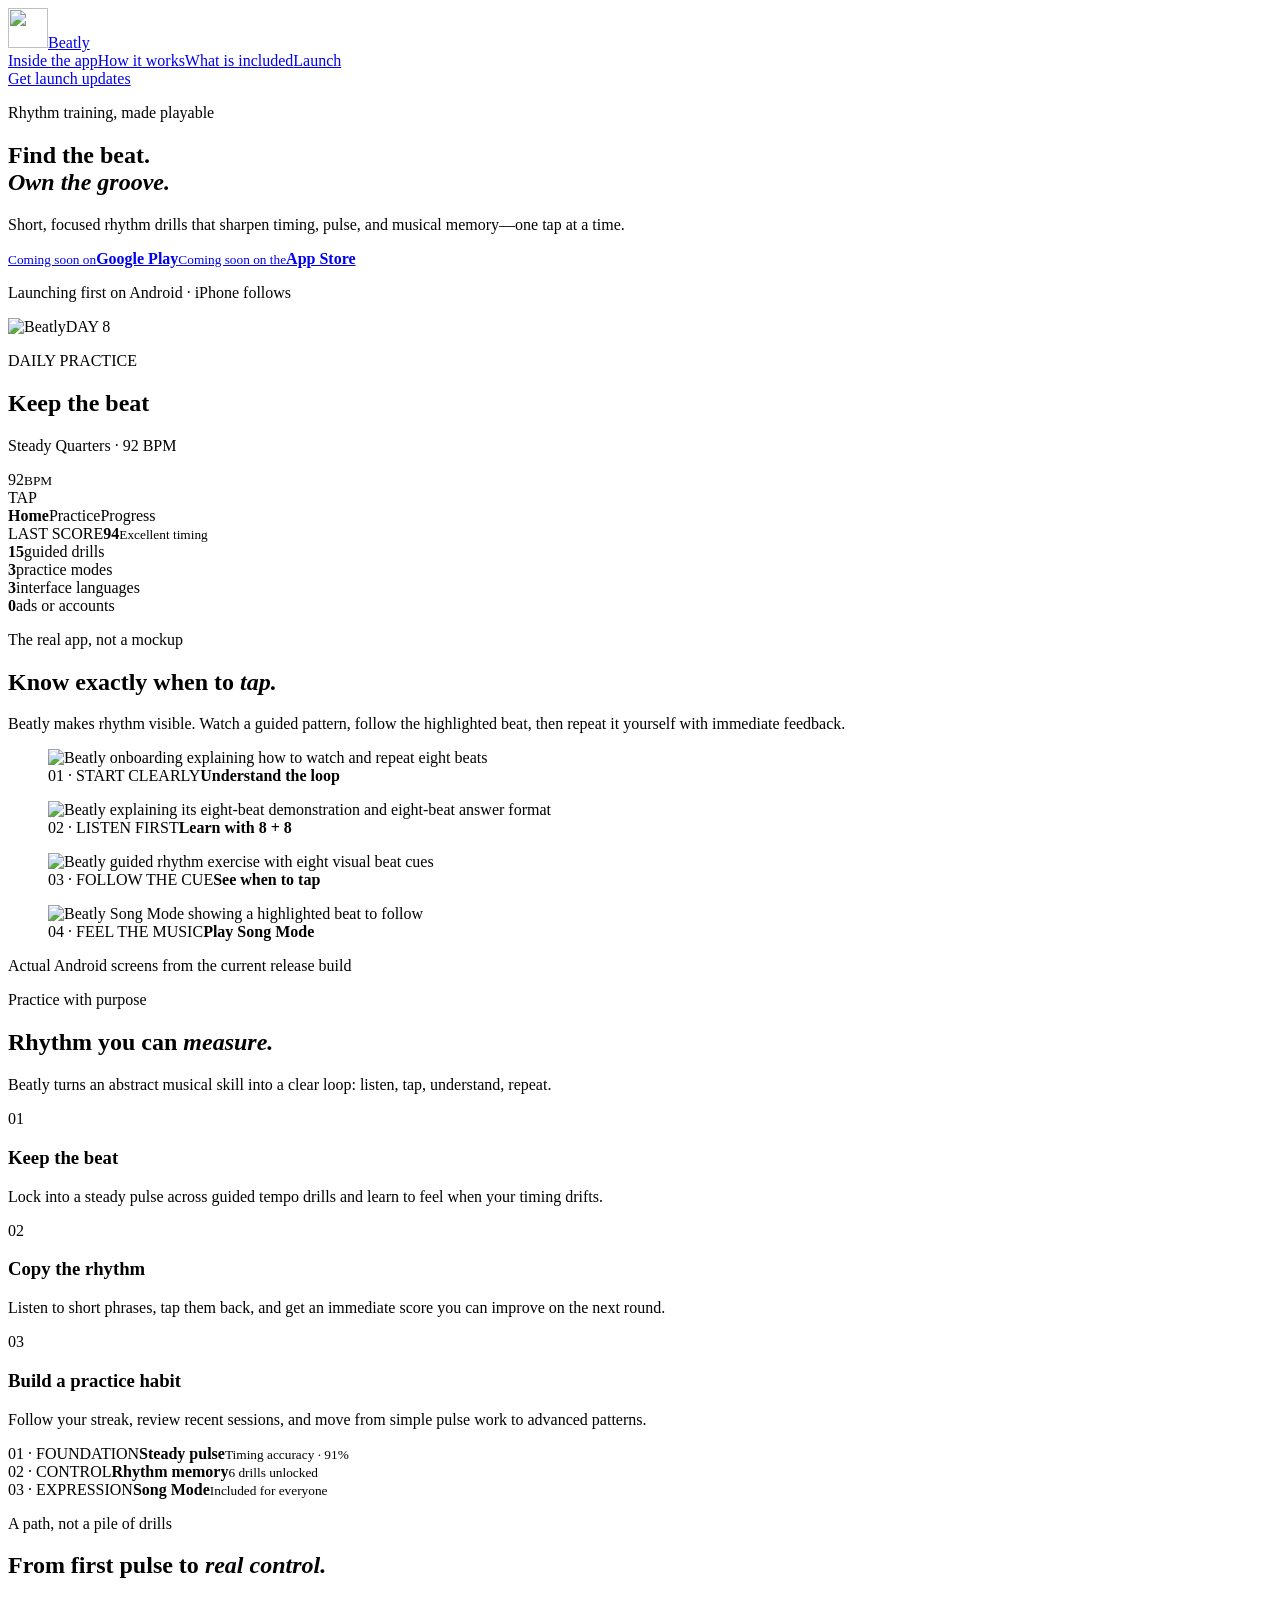
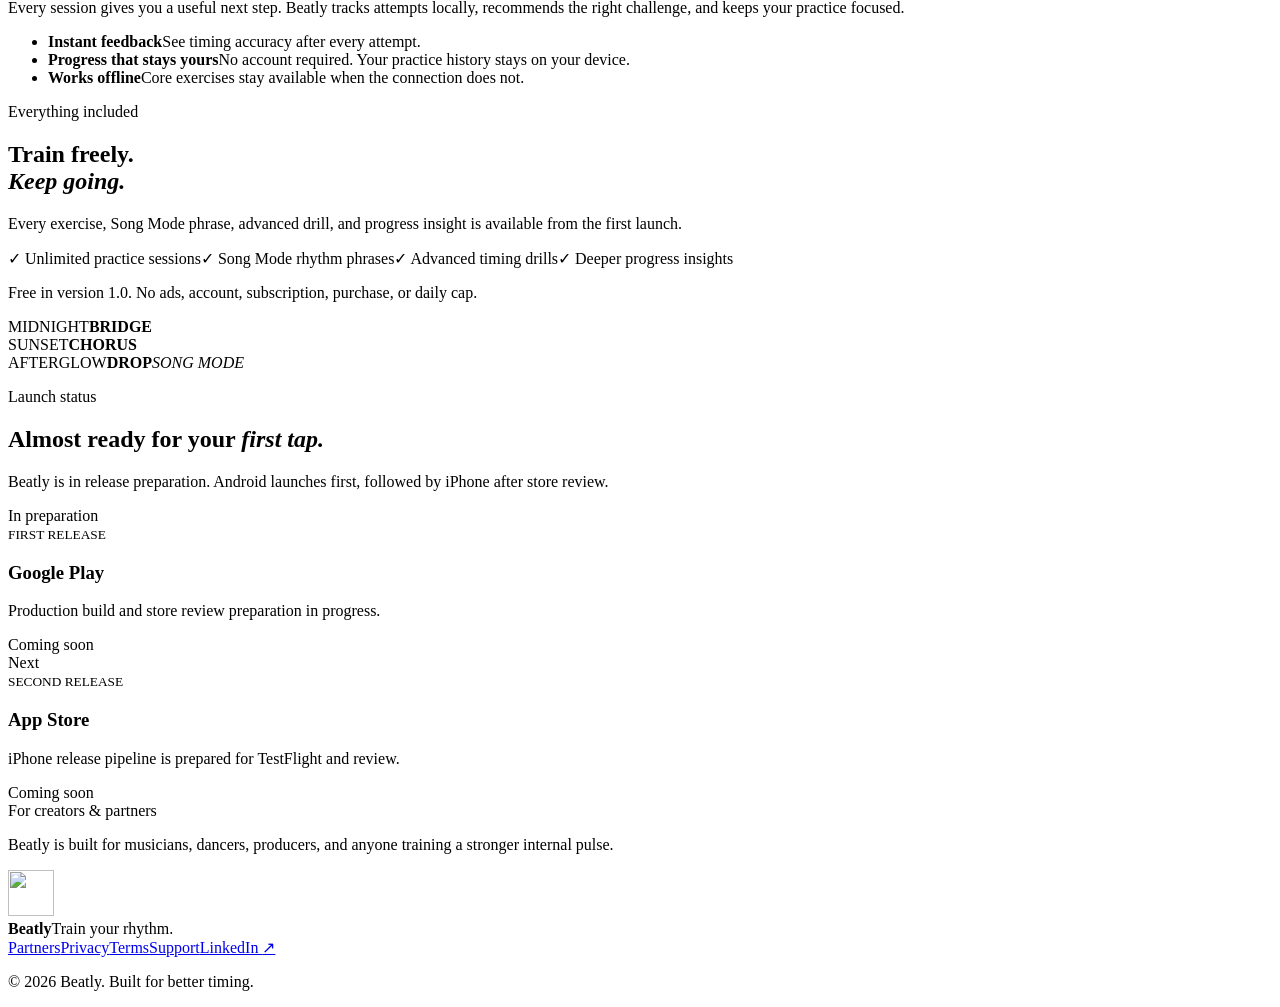
==== commit d573b2b9: "Add founder LinkedIn link" ====
--- a/index.html
+++ b/index.html
@@ -1 +1 @@
-<!DOCTYPE html><html lang="en"><head><meta charSet="utf-8"/><meta name="viewport" content="width=device-width, initial-scale=1"/><link rel="preload" href="/beatly-site/beatly-icon.png" as="image"/><link rel="preload" href="/beatly-site/beatly-mark.png" as="image"/><link rel="preload" href="/beatly-site/screens/01-onboarding.jpg" as="image"/><link rel="preload" href="/beatly-site/screens/02-eight-plus-eight.jpg" as="image"/><link rel="stylesheet" href="/beatly-site/_next/static/chunks/1xktffuy_fdza.css" data-precedence="next"/><link rel="preload" as="script" fetchPriority="low" href="/beatly-site/_next/static/chunks/3z5q_p4msz2ha.js"/><script src="/beatly-site/_next/static/chunks/3nnucl6ebaqtr.js" async=""></script><script src="/beatly-site/_next/static/chunks/25o46h8mdjlrg.js" async=""></script><script src="/beatly-site/_next/static/chunks/turbopack-19rdepq_6xn1s.js" async=""></script><script src="/beatly-site/_next/static/chunks/158myu8e_yme3.js" async=""></script><title>Beatly — Train Your Rhythm</title><meta name="description" content="Short daily rhythm drills for timing, pulse, groove, and musical confidence. Coming soon to Google Play and the App Store."/><link rel="canonical" href="https://chnurok.github.io/beatly-site/"/><meta property="og:title" content="Beatly — Find the beat. Own the groove."/><meta property="og:description" content="Playable rhythm training for musicians, dancers, producers, and beginners."/><meta property="og:url" content="https://chnurok.github.io/beatly-site/"/><meta property="og:site_name" content="Beatly"/><meta property="og:image" content="https://chnurok.github.io/beatly-site/og.png"/><meta property="og:image:width" content="1731"/><meta property="og:image:height" content="909"/><meta property="og:image:alt" content="Beatly rhythm training app"/><meta property="og:type" content="website"/><meta name="twitter:card" content="summary_large_image"/><meta name="twitter:title" content="Beatly — Train Your Rhythm"/><meta name="twitter:description" content="Short daily rhythm drills. Coming soon to Google Play and the App Store."/><meta name="twitter:image" content="https://chnurok.github.io/beatly-site/og.png"/><link rel="shortcut icon" href="https://chnurok.github.io/beatly-site/beatly-icon.png"/><link rel="icon" href="https://chnurok.github.io/beatly-site/beatly-icon.png"/><link rel="apple-touch-icon" href="https://chnurok.github.io/beatly-site/beatly-icon.png"/><script src="/beatly-site/_next/static/chunks/0cz1d0mv5g_q7.js" noModule=""></script></head><body><div hidden=""><!--$--><!--/$--></div><main><header class="site-header"><a class="brand" href="#top" aria-label="Beatly home"><img src="/beatly-site/beatly-icon.png" alt="" width="40" height="40"/><span>Beatly</span></a><nav aria-label="Main navigation"><a href="#inside">Inside the app</a><a href="#practice">How it works</a><a href="#included">What is included</a><a href="#launch">Launch</a></nav><a class="header-cta" href="#launch">Get launch updates</a></header><section class="hero" id="top"><div class="hero-glow hero-glow-one"></div><div class="hero-glow hero-glow-two"></div><div class="hero-copy"><p class="eyebrow"><span></span> Rhythm training, made playable</p><h1>Find the beat.<br/><em>Own the groove.</em></h1><p class="hero-lede">Short, focused rhythm drills that sharpen timing, pulse, and musical memory—one tap at a time.</p><div class="store-row" aria-label="Store launch status"><a class="store-button" href="#launch"><small>Coming soon on</small><strong>Google Play</strong></a><a class="store-button store-button-muted" href="#launch"><small>Coming soon on the</small><strong>App Store</strong></a></div><p class="availability">Launching first on Android · iPhone follows</p></div><div class="hero-product" aria-label="Beatly app preview"><div class="orbit orbit-one"></div><div class="orbit orbit-two"></div><div class="phone" data-testid="phone-preview"><div class="phone-top"><span></span><i></i></div><div class="app-shell"><div class="app-head"><img src="/beatly-site/beatly-mark.png" alt="Beatly" width="34" height="34"/><span>DAY 8</span></div><p class="app-kicker">DAILY PRACTICE</p><h2>Keep the beat</h2><p class="app-sub">Steady Quarters · 92 BPM</p><div class="pulse-stage"><div class="pulse-ring pulse-ring-three"></div><div class="pulse-ring pulse-ring-two"></div><div class="pulse-ring pulse-ring-one"></div><div class="pulse-core">92<small>BPM</small></div></div><div class="beat-grid" aria-hidden="true"><i class="active"></i><i></i><i></i><i></i><i></i><i></i><i></i><i></i></div><div class="tap-button">TAP</div><div class="app-nav"><b>Home</b><span>Practice</span><span>Progress</span></div></div></div><div class="score-card"><span>LAST SCORE</span><strong>94</strong><small>Excellent timing</small></div></div></section><section class="signal-strip" aria-label="Product facts"><div><strong>15</strong><span>guided drills</span></div><div><strong>3</strong><span>practice modes</span></div><div><strong>3</strong><span>interface languages</span></div><div><strong>0</strong><span>ads or accounts</span></div></section><section class="section app-tour" id="inside"><div class="tour-heading"><div><p class="eyebrow"><span></span> The real app, not a mockup</p><h2>Know exactly when to <em>tap.</em></h2></div><p>Beatly makes rhythm visible. Watch a guided pattern, follow the highlighted beat, then repeat it yourself with immediate feedback.</p></div><div class="screen-gallery" aria-label="Beatly app screenshots"><figure class="screen-card screen-card-1"><div class="device-frame"><div class="device-speaker" aria-hidden="true"></div><img src="/beatly-site/screens/01-onboarding.jpg" alt="Beatly onboarding explaining how to watch and repeat eight beats"/></div><figcaption><span>01 · START CLEARLY</span><strong>Understand the loop</strong></figcaption></figure><figure class="screen-card screen-card-2"><div class="device-frame"><div class="device-speaker" aria-hidden="true"></div><img src="/beatly-site/screens/02-eight-plus-eight.jpg" alt="Beatly explaining its eight-beat demonstration and eight-beat answer format"/></div><figcaption><span>02 · LISTEN FIRST</span><strong>Learn with 8 + 8</strong></figcaption></figure><figure class="screen-card screen-card-3"><div class="device-frame"><div class="device-speaker" aria-hidden="true"></div><img src="/beatly-site/screens/03-guided-training.jpg" alt="Beatly guided rhythm exercise with eight visual beat cues" loading="lazy"/></div><figcaption><span>03 · FOLLOW THE CUE</span><strong>See when to tap</strong></figcaption></figure><figure class="screen-card screen-card-4"><div class="device-frame"><div class="device-speaker" aria-hidden="true"></div><img src="/beatly-site/screens/05-song-mode.jpg" alt="Beatly Song Mode showing a highlighted beat to follow" loading="lazy"/></div><figcaption><span>04 · FEEL THE MUSIC</span><strong>Play Song Mode</strong></figcaption></figure></div><p class="tour-note"><i></i> Actual Android screens from the current release build</p></section><section class="section practice" id="practice"><div class="section-heading"><p class="eyebrow"><span></span> Practice with purpose</p><h2>Rhythm you can <em>measure.</em></h2><p>Beatly turns an abstract musical skill into a clear loop: listen, tap, understand, repeat.</p></div><div class="feature-grid"><article class="feature-card"><span class="feature-number">01</span><div class="mini-wave" aria-hidden="true"><i></i><i></i><i></i><i></i><i></i><i></i></div><h3>Keep the beat</h3><p>Lock into a steady pulse across guided tempo drills and learn to feel when your timing drifts.</p></article><article class="feature-card"><span class="feature-number">02</span><div class="mini-wave" aria-hidden="true"><i></i><i></i><i></i><i></i><i></i><i></i></div><h3>Copy the rhythm</h3><p>Listen to short phrases, tap them back, and get an immediate score you can improve on the next round.</p></article><article class="feature-card"><span class="feature-number">03</span><div class="mini-wave" aria-hidden="true"><i></i><i></i><i></i><i></i><i></i><i></i></div><h3>Build a practice habit</h3><p>Follow your streak, review recent sessions, and move from simple pulse work to advanced patterns.</p></article></div></section><section class="section progression"><div class="progression-visual" aria-label="Beatly practice progression preview"><div class="progress-card active-card"><span>01 · FOUNDATION</span><strong>Steady pulse</strong><small>Timing accuracy · 91%</small></div><div class="progress-line"><i></i></div><div class="progress-card"><span>02 · CONTROL</span><strong>Rhythm memory</strong><small>6 drills unlocked</small></div><div class="progress-line progress-line-short"><i></i></div><div class="progress-card"><span>03 · EXPRESSION</span><strong>Song Mode</strong><small>Included for everyone</small></div></div><div class="progression-copy"><p class="eyebrow"><span></span> A path, not a pile of drills</p><h2>From first pulse to <em>real control.</em></h2><p>Every session gives you a useful next step. Beatly tracks attempts locally, recommends the right challenge, and keeps your practice focused.</p><ul><li><b>Instant feedback</b><span>See timing accuracy after every attempt.</span></li><li><b>Progress that stays yours</b><span>No account required. Your practice history stays on your device.</span></li><li><b>Works offline</b><span>Core exercises stay available when the connection does not.</span></li></ul></div></section><section class="included-section" id="included"><div class="included-halo"></div><div class="included-copy"><p class="eyebrow light"><span></span> Everything included</p><h2>Train freely.<br/><em>Keep going.</em></h2><p>Every exercise, Song Mode phrase, advanced drill, and progress insight is available from the first launch.</p><div class="benefit-list"><span>✓ <!-- -->Unlimited practice sessions</span><span>✓ <!-- -->Song Mode rhythm phrases</span><span>✓ <!-- -->Advanced timing drills</span><span>✓ <!-- -->Deeper progress insights</span></div><p class="included-note">Free in version 1.0. No ads, account, subscription, purchase, or daily cap.</p></div><div class="included-art" aria-hidden="true"><div class="album-card album-back"><span>MIDNIGHT</span><b>BRIDGE</b></div><div class="album-card album-mid"><span>SUNSET</span><b>CHORUS</b></div><div class="album-card album-front"><span>AFTERGLOW</span><b>DROP</b><i>SONG MODE</i></div></div></section><section class="section launch" id="launch"><div class="launch-copy"><p class="eyebrow"><span></span> Launch status</p><h2>Almost ready for your <em>first tap.</em></h2><p>Beatly is in release preparation. Android launches first, followed by iPhone after store review.</p></div><div class="launch-grid"><article class="launch-card launch-primary"><div class="launch-status"><i></i> In preparation</div><small>FIRST RELEASE</small><h3>Google Play</h3><p>Production build and store review preparation in progress.</p><span class="launch-action">Coming soon</span></article><article class="launch-card"><div class="launch-status"><i></i> Next</div><small>SECOND RELEASE</small><h3>App Store</h3><p>iPhone release pipeline is prepared for TestFlight and review.</p><span class="launch-action muted">Coming soon</span></article></div><div class="partner-note"><span>For creators &amp; partners</span><p>Beatly is built for musicians, dancers, producers, and anyone training a stronger internal pulse.</p></div></section><footer><div class="footer-brand"><img src="/beatly-site/beatly-icon.png" alt="" width="46" height="46"/><div><strong>Beatly</strong><span>Train your rhythm.</span></div></div><div class="footer-links"><a href="/beatly-site/partners">Partners</a><a href="/beatly-site/privacy">Privacy</a><a href="/beatly-site/terms">Terms</a><a href="/beatly-site/support">Support</a></div><p>© 2026 Beatly. Built for better timing.</p></footer></main><!--$--><!--/$--><script src="/beatly-site/_next/static/chunks/3z5q_p4msz2ha.js" id="_R_" async=""></script><script>(self.__next_f=self.__next_f||[]).push([0])</script><script>self.__next_f.push([1,"1:\"$Sreact.fragment\"\n2:I[39756,[\"/beatly-site/_next/static/chunks/158myu8e_yme3.js\"],\"default\"]\n3:I[37457,[\"/beatly-site/_next/static/chunks/158myu8e_yme3.js\"],\"default\"]\n11:I[68027,[\"/beatly-site/_next/static/chunks/158myu8e_yme3.js\"],\"default\",1]\n:HL[\"/beatly-site/_next/static/chunks/1xktffuy_fdza.css\",\"style\"]\n:HL[\"/beatly-site/beatly-icon.png\",\"image\"]\n:HL[\"/beatly-site/beatly-mark.png\",\"image\"]\n"])</script><script>self.__next_f.push([1,"0:{\"P\":null,\"c\":[\"\",\"\"],\"q\":\"\",\"i\":false,\"f\":[[[\"\",{\"children\":[\"__PAGE__\",{}]},\"$undefined\",\"$undefined\",16],[[\"$\",\"$1\",\"c\",{\"children\":[[[\"$\",\"link\",\"0\",{\"rel\":\"stylesheet\",\"href\":\"/beatly-site/_next/static/chunks/1xktffuy_fdza.css\",\"precedence\":\"next\",\"crossOrigin\":\"$undefined\",\"nonce\":\"$undefined\"}],[\"$\",\"script\",\"script-0\",{\"src\":\"/beatly-site/_next/static/chunks/158myu8e_yme3.js\",\"async\":true,\"nonce\":\"$undefined\"}]],[\"$\",\"html\",null,{\"lang\":\"en\",\"children\":[\"$\",\"body\",null,{\"children\":[\"$\",\"$L2\",null,{\"parallelRouterKey\":\"children\",\"error\":\"$undefined\",\"errorStyles\":\"$undefined\",\"errorScripts\":\"$undefined\",\"template\":[\"$\",\"$L3\",null,{}],\"templateStyles\":\"$undefined\",\"templateScripts\":\"$undefined\",\"notFound\":[[[\"$\",\"title\",null,{\"children\":\"404: This page could not be found.\"}],[\"$\",\"div\",null,{\"style\":{\"fontFamily\":\"system-ui,\\\"Segoe UI\\\",Roboto,Helvetica,Arial,sans-serif,\\\"Apple Color Emoji\\\",\\\"Segoe UI Emoji\\\"\",\"height\":\"100vh\",\"textAlign\":\"center\",\"display\":\"flex\",\"flexDirection\":\"column\",\"alignItems\":\"center\",\"justifyContent\":\"center\"},\"children\":[\"$\",\"div\",null,{\"children\":[[\"$\",\"style\",null,{\"dangerouslySetInnerHTML\":{\"__html\":\"body{color:#000;background:#fff;margin:0}.next-error-h1{border-right:1px solid rgba(0,0,0,.3)}@media (prefers-color-scheme:dark){body{color:#fff;background:#000}.next-error-h1{border-right:1px solid rgba(255,255,255,.3)}}\"}}],[\"$\",\"h1\",null,{\"className\":\"next-error-h1\",\"style\":{\"display\":\"inline-block\",\"margin\":\"0 20px 0 0\",\"padding\":\"0 23px 0 0\",\"fontSize\":24,\"fontWeight\":500,\"verticalAlign\":\"top\",\"lineHeight\":\"49px\"},\"children\":404}],[\"$\",\"div\",null,{\"style\":{\"display\":\"inline-block\"},\"children\":[\"$\",\"h2\",null,{\"style\":{\"fontSize\":14,\"fontWeight\":400,\"lineHeight\":\"49px\",\"margin\":0},\"children\":\"This page could not be found.\"}]}]]}]}]],[]],\"forbidden\":\"$undefined\",\"unauthorized\":\"$undefined\"}]}]}]]}],{\"children\":[[\"$\",\"$1\",\"c\",{\"children\":[[\"$\",\"main\",null,{\"children\":[[\"$\",\"header\",null,{\"className\":\"site-header\",\"children\":[[\"$\",\"a\",null,{\"className\":\"brand\",\"href\":\"#top\",\"aria-label\":\"Beatly home\",\"children\":[[\"$\",\"img\",null,{\"src\":\"/beatly-site/beatly-icon.png\",\"alt\":\"\",\"width\":40,\"height\":40}],[\"$\",\"span\",null,{\"children\":\"Beatly\"}]]}],[\"$\",\"nav\",null,{\"aria-label\":\"Main navigation\",\"children\":[[\"$\",\"a\",null,{\"href\":\"#inside\",\"children\":\"Inside the app\"}],[\"$\",\"a\",null,{\"href\":\"#practice\",\"children\":\"How it works\"}],[\"$\",\"a\",null,{\"href\":\"#included\",\"children\":\"What is included\"}],[\"$\",\"a\",null,{\"href\":\"#launch\",\"children\":\"Launch\"}]]}],[\"$\",\"a\",null,{\"className\":\"header-cta\",\"href\":\"#launch\",\"children\":\"Get launch updates\"}]]}],[\"$\",\"section\",null,{\"className\":\"hero\",\"id\":\"top\",\"children\":[[\"$\",\"div\",null,{\"className\":\"hero-glow hero-glow-one\"}],[\"$\",\"div\",null,{\"className\":\"hero-glow hero-glow-two\"}],[\"$\",\"div\",null,{\"className\":\"hero-copy\",\"children\":[[\"$\",\"p\",null,{\"className\":\"eyebrow\",\"children\":[[\"$\",\"span\",null,{}],\" Rhythm training, made playable\"]}],[\"$\",\"h1\",null,{\"children\":[\"Find the beat.\",[\"$\",\"br\",null,{}],[\"$\",\"em\",null,{\"children\":\"Own the groove.\"}]]}],[\"$\",\"p\",null,{\"className\":\"hero-lede\",\"children\":\"Short, focused rhythm drills that sharpen timing, pulse, and musical memory—one tap at a time.\"}],[\"$\",\"div\",null,{\"className\":\"store-row\",\"aria-label\":\"Store launch status\",\"children\":[[\"$\",\"a\",null,{\"className\":\"store-button\",\"href\":\"#launch\",\"children\":[[\"$\",\"small\",null,{\"children\":\"Coming soon on\"}],[\"$\",\"strong\",null,{\"children\":\"Google Play\"}]]}],[\"$\",\"a\",null,{\"className\":\"store-button store-button-muted\",\"href\":\"#launch\",\"children\":[[\"$\",\"small\",null,{\"children\":\"Coming soon on the\"}],[\"$\",\"strong\",null,{\"children\":\"App Store\"}]]}]]}],[\"$\",\"p\",null,{\"className\":\"availability\",\"children\":\"Launching first on Android · iPhone follows\"}]]}],[\"$\",\"div\",null,{\"className\":\"hero-product\",\"aria-label\":\"Beatly app preview\",\"children\":[[\"$\",\"div\",null,{\"className\":\"orbit orbit-one\"}],[\"$\",\"div\",null,{\"className\":\"orbit orbit-two\"}],[\"$\",\"div\",null,{\"className\":\"phone\",\"data-testid\":\"phone-preview\",\"children\":[[\"$\",\"div\",null,{\"className\":\"phone-top\",\"children\":[[\"$\",\"span\",null,{}],[\"$\",\"i\",null,{}]]}],[\"$\",\"div\",null,{\"className\":\"app-shell\",\"children\":[[\"$\",\"div\",null,{\"className\":\"app-head\",\"children\":[[\"$\",\"img\",null,{\"src\":\"/beatly-site/beatly-mark.png\",\"alt\":\"Beatly\",\"width\":34,\"height\":34}],[\"$\",\"span\",null,{\"children\":\"DAY 8\"}]]}],[\"$\",\"p\",null,{\"className\":\"app-kicker\",\"children\":\"DAILY PRACTICE\"}],[\"$\",\"h2\",null,{\"children\":\"Keep the beat\"}],[\"$\",\"p\",null,{\"className\":\"app-sub\",\"children\":\"Steady Quarters · 92 BPM\"}],[\"$\",\"div\",null,{\"className\":\"pulse-stage\",\"children\":[[\"$\",\"div\",null,{\"className\":\"pulse-ring pulse-ring-three\"}],[\"$\",\"div\",null,{\"className\":\"pulse-ring pulse-ring-two\"}],[\"$\",\"div\",null,{\"className\":\"pulse-ring pulse-ring-one\"}],[\"$\",\"div\",null,{\"className\":\"pulse-core\",\"children\":[\"92\",[\"$\",\"small\",null,{\"children\":\"BPM\"}]]}]]}],\"$L4\",\"$L5\",\"$L6\"]}]]}],\"$L7\"]}]]}],\"$L8\",\"$L9\",\"$La\",\"$Lb\",\"$Lc\",\"$Ld\",\"$Le\"]}],null,\"$Lf\"]}],{},null,false,null]},null,false,null],\"$L10\",false]],\"m\":\"$undefined\",\"G\":[\"$11\",[\"$L12\"]],\"S\":true,\"h\":null,\"s\":\"$undefined\",\"l\":\"$undefined\",\"p\":\"$undefined\",\"d\":\"$undefined\",\"b\":\"bjchjc82p09ahDIgYn9Rg\"}\n"])</script><script>self.__next_f.push([1,"13:I[97367,[\"/beatly-site/_next/static/chunks/158myu8e_yme3.js\"],\"OutletBoundary\"]\n14:\"$Sreact.suspense\"\n16:I[97367,[\"/beatly-site/_next/static/chunks/158myu8e_yme3.js\"],\"ViewportBoundary\"]\n18:I[97367,[\"/beatly-site/_next/static/chunks/158myu8e_yme3.js\"],\"MetadataBoundary\"]\n:HL[\"/beatly-site/screens/01-onboarding.jpg\",\"image\"]\n:HL[\"/beatly-site/screens/02-eight-plus-eight.jpg\",\"image\"]\n4:[\"$\",\"div\",null,{\"className\":\"beat-grid\",\"aria-hidden\":\"true\",\"children\":[[\"$\",\"i\",null,{\"className\":\"active\"}],[\"$\",\"i\",null,{}],[\"$\",\"i\",null,{}],[\"$\",\"i\",null,{}],[\"$\",\"i\",null,{}],[\"$\",\"i\",null,{}],[\"$\",\"i\",null,{}],[\"$\",\"i\",null,{}]]}]\n5:[\"$\",\"div\",null,{\"className\":\"tap-button\",\"children\":\"TAP\"}]\n6:[\"$\",\"div\",null,{\"className\":\"app-nav\",\"children\":[[\"$\",\"b\",null,{\"children\":\"Home\"}],[\"$\",\"span\",null,{\"children\":\"Practice\"}],[\"$\",\"span\",null,{\"children\":\"Progress\"}]]}]\n7:[\"$\",\"div\",null,{\"className\":\"score-card\",\"children\":[[\"$\",\"span\",null,{\"children\":\"LAST SCORE\"}],[\"$\",\"strong\",null,{\"children\":\"94\"}],[\"$\",\"small\",null,{\"children\":\"Excellent timing\"}]]}]\n8:[\"$\",\"section\",null,{\"className\":\"signal-strip\",\"aria-label\":\"Product facts\",\"children\":[[\"$\",\"div\",null,{\"children\":[[\"$\",\"strong\",null,{\"children\":\"15\"}],[\"$\",\"span\",null,{\"children\":\"guided drills\"}]]}],[\"$\",\"div\",null,{\"children\":[[\"$\",\"strong\",null,{\"children\":\"3\"}],[\"$\",\"span\",null,{\"children\":\"practice modes\"}]]}],[\"$\",\"div\",null,{\"children\":[[\"$\",\"strong\",null,{\"children\":\"3\"}],[\"$\",\"span\",null,{\"children\":\"interface languages\"}]]}],[\"$\",\"div\",null,{\"children\":[[\"$\",\"strong\",null,{\"children\":\"0\"}],[\"$\",\"span\",null,{\"children\":\"ads or accounts\"}]]}]]}]\n"])</script><script>self.__next_f.push([1,"9:[\"$\",\"section\",null,{\"className\":\"section app-tour\",\"id\":\"inside\",\"children\":[[\"$\",\"div\",null,{\"className\":\"tour-heading\",\"children\":[[\"$\",\"div\",null,{\"children\":[[\"$\",\"p\",null,{\"className\":\"eyebrow\",\"children\":[[\"$\",\"span\",null,{}],\" The real app, not a mockup\"]}],[\"$\",\"h2\",null,{\"children\":[\"Know exactly when to \",[\"$\",\"em\",null,{\"children\":\"tap.\"}]]}]]}],[\"$\",\"p\",null,{\"children\":\"Beatly makes rhythm visible. Watch a guided pattern, follow the highlighted beat, then repeat it yourself with immediate feedback.\"}]]}],[\"$\",\"div\",null,{\"className\":\"screen-gallery\",\"aria-label\":\"Beatly app screenshots\",\"children\":[[\"$\",\"figure\",\"/screens/01-onboarding.jpg\",{\"className\":\"screen-card screen-card-1\",\"children\":[[\"$\",\"div\",null,{\"className\":\"device-frame\",\"children\":[[\"$\",\"div\",null,{\"className\":\"device-speaker\",\"aria-hidden\":\"true\"}],[\"$\",\"img\",null,{\"src\":\"/beatly-site/screens/01-onboarding.jpg\",\"alt\":\"Beatly onboarding explaining how to watch and repeat eight beats\",\"loading\":\"$undefined\"}]]}],[\"$\",\"figcaption\",null,{\"children\":[[\"$\",\"span\",null,{\"children\":\"01 · START CLEARLY\"}],[\"$\",\"strong\",null,{\"children\":\"Understand the loop\"}]]}]]}],[\"$\",\"figure\",\"/screens/02-eight-plus-eight.jpg\",{\"className\":\"screen-card screen-card-2\",\"children\":[[\"$\",\"div\",null,{\"className\":\"device-frame\",\"children\":[[\"$\",\"div\",null,{\"className\":\"device-speaker\",\"aria-hidden\":\"true\"}],[\"$\",\"img\",null,{\"src\":\"/beatly-site/screens/02-eight-plus-eight.jpg\",\"alt\":\"Beatly explaining its eight-beat demonstration and eight-beat answer format\",\"loading\":\"$undefined\"}]]}],[\"$\",\"figcaption\",null,{\"children\":[[\"$\",\"span\",null,{\"children\":\"02 · LISTEN FIRST\"}],[\"$\",\"strong\",null,{\"children\":\"Learn with 8 + 8\"}]]}]]}],[\"$\",\"figure\",\"/screens/03-guided-training.jpg\",{\"className\":\"screen-card screen-card-3\",\"children\":[[\"$\",\"div\",null,{\"className\":\"device-frame\",\"children\":[[\"$\",\"div\",null,{\"className\":\"device-speaker\",\"aria-hidden\":\"true\"}],[\"$\",\"img\",null,{\"src\":\"/beatly-site/screens/03-guided-training.jpg\",\"alt\":\"Beatly guided rhythm exercise with eight visual beat cues\",\"loading\":\"lazy\"}]]}],[\"$\",\"figcaption\",null,{\"children\":[[\"$\",\"span\",null,{\"children\":\"03 · FOLLOW THE CUE\"}],[\"$\",\"strong\",null,{\"children\":\"See when to tap\"}]]}]]}],[\"$\",\"figure\",\"/screens/05-song-mode.jpg\",{\"className\":\"screen-card screen-card-4\",\"children\":[[\"$\",\"div\",null,{\"className\":\"device-frame\",\"children\":[[\"$\",\"div\",null,{\"className\":\"device-speaker\",\"aria-hidden\":\"true\"}],[\"$\",\"img\",null,{\"src\":\"/beatly-site/screens/05-song-mode.jpg\",\"alt\":\"Beatly Song Mode showing a highlighted beat to follow\",\"loading\":\"lazy\"}]]}],[\"$\",\"figcaption\",null,{\"children\":[[\"$\",\"span\",null,{\"children\":\"04 · FEEL THE MUSIC\"}],[\"$\",\"strong\",null,{\"children\":\"Play Song Mode\"}]]}]]}]]}],[\"$\",\"p\",null,{\"className\":\"tour-note\",\"children\":[[\"$\",\"i\",null,{}],\" Actual Android screens from the current release build\"]}]]}]\n"])</script><script>self.__next_f.push([1,"a:[\"$\",\"section\",null,{\"className\":\"section practice\",\"id\":\"practice\",\"children\":[[\"$\",\"div\",null,{\"className\":\"section-heading\",\"children\":[[\"$\",\"p\",null,{\"className\":\"eyebrow\",\"children\":[[\"$\",\"span\",null,{}],\" Practice with purpose\"]}],[\"$\",\"h2\",null,{\"children\":[\"Rhythm you can \",[\"$\",\"em\",null,{\"children\":\"measure.\"}]]}],[\"$\",\"p\",null,{\"children\":\"Beatly turns an abstract musical skill into a clear loop: listen, tap, understand, repeat.\"}]]}],[\"$\",\"div\",null,{\"className\":\"feature-grid\",\"children\":[[\"$\",\"article\",\"01\",{\"className\":\"feature-card\",\"children\":[[\"$\",\"span\",null,{\"className\":\"feature-number\",\"children\":\"01\"}],[\"$\",\"div\",null,{\"className\":\"mini-wave\",\"aria-hidden\":\"true\",\"children\":[[\"$\",\"i\",null,{}],[\"$\",\"i\",null,{}],[\"$\",\"i\",null,{}],[\"$\",\"i\",null,{}],[\"$\",\"i\",null,{}],[\"$\",\"i\",null,{}]]}],[\"$\",\"h3\",null,{\"children\":\"Keep the beat\"}],[\"$\",\"p\",null,{\"children\":\"Lock into a steady pulse across guided tempo drills and learn to feel when your timing drifts.\"}]]}],[\"$\",\"article\",\"02\",{\"className\":\"feature-card\",\"children\":[[\"$\",\"span\",null,{\"className\":\"feature-number\",\"children\":\"02\"}],[\"$\",\"div\",null,{\"className\":\"mini-wave\",\"aria-hidden\":\"true\",\"children\":[[\"$\",\"i\",null,{}],[\"$\",\"i\",null,{}],[\"$\",\"i\",null,{}],[\"$\",\"i\",null,{}],[\"$\",\"i\",null,{}],[\"$\",\"i\",null,{}]]}],[\"$\",\"h3\",null,{\"children\":\"Copy the rhythm\"}],[\"$\",\"p\",null,{\"children\":\"Listen to short phrases, tap them back, and get an immediate score you can improve on the next round.\"}]]}],[\"$\",\"article\",\"03\",{\"className\":\"feature-card\",\"children\":[[\"$\",\"span\",null,{\"className\":\"feature-number\",\"children\":\"03\"}],[\"$\",\"div\",null,{\"className\":\"mini-wave\",\"aria-hidden\":\"true\",\"children\":[[\"$\",\"i\",null,{}],[\"$\",\"i\",null,{}],[\"$\",\"i\",null,{}],[\"$\",\"i\",null,{}],[\"$\",\"i\",null,{}],[\"$\",\"i\",null,{}]]}],[\"$\",\"h3\",null,{\"children\":\"Build a practice habit\"}],[\"$\",\"p\",null,{\"children\":\"Follow your streak, review recent sessions, and move from simple pulse work to advanced patterns.\"}]]}]]}]]}]\n"])</script><script>self.__next_f.push([1,"b:[\"$\",\"section\",null,{\"className\":\"section progression\",\"children\":[[\"$\",\"div\",null,{\"className\":\"progression-visual\",\"aria-label\":\"Beatly practice progression preview\",\"children\":[[\"$\",\"div\",null,{\"className\":\"progress-card active-card\",\"children\":[[\"$\",\"span\",null,{\"children\":\"01 · FOUNDATION\"}],[\"$\",\"strong\",null,{\"children\":\"Steady pulse\"}],[\"$\",\"small\",null,{\"children\":\"Timing accuracy · 91%\"}]]}],[\"$\",\"div\",null,{\"className\":\"progress-line\",\"children\":[\"$\",\"i\",null,{}]}],[\"$\",\"div\",null,{\"className\":\"progress-card\",\"children\":[[\"$\",\"span\",null,{\"children\":\"02 · CONTROL\"}],[\"$\",\"strong\",null,{\"children\":\"Rhythm memory\"}],[\"$\",\"small\",null,{\"children\":\"6 drills unlocked\"}]]}],[\"$\",\"div\",null,{\"className\":\"progress-line progress-line-short\",\"children\":[\"$\",\"i\",null,{}]}],[\"$\",\"div\",null,{\"className\":\"progress-card\",\"children\":[[\"$\",\"span\",null,{\"children\":\"03 · EXPRESSION\"}],[\"$\",\"strong\",null,{\"children\":\"Song Mode\"}],[\"$\",\"small\",null,{\"children\":\"Included for everyone\"}]]}]]}],[\"$\",\"div\",null,{\"className\":\"progression-copy\",\"children\":[[\"$\",\"p\",null,{\"className\":\"eyebrow\",\"children\":[[\"$\",\"span\",null,{}],\" A path, not a pile of drills\"]}],[\"$\",\"h2\",null,{\"children\":[\"From first pulse to \",[\"$\",\"em\",null,{\"children\":\"real control.\"}]]}],[\"$\",\"p\",null,{\"children\":\"Every session gives you a useful next step. Beatly tracks attempts locally, recommends the right challenge, and keeps your practice focused.\"}],[\"$\",\"ul\",null,{\"children\":[[\"$\",\"li\",null,{\"children\":[[\"$\",\"b\",null,{\"children\":\"Instant feedback\"}],[\"$\",\"span\",null,{\"children\":\"See timing accuracy after every attempt.\"}]]}],[\"$\",\"li\",null,{\"children\":[[\"$\",\"b\",null,{\"children\":\"Progress that stays yours\"}],[\"$\",\"span\",null,{\"children\":\"No account required. Your practice history stays on your device.\"}]]}],[\"$\",\"li\",null,{\"children\":[[\"$\",\"b\",null,{\"children\":\"Works offline\"}],[\"$\",\"span\",null,{\"children\":\"Core exercises stay available when the connection does not.\"}]]}]]}]]}]]}]\n"])</script><script>self.__next_f.push([1,"c:[\"$\",\"section\",null,{\"className\":\"included-section\",\"id\":\"included\",\"children\":[[\"$\",\"div\",null,{\"className\":\"included-halo\"}],[\"$\",\"div\",null,{\"className\":\"included-copy\",\"children\":[[\"$\",\"p\",null,{\"className\":\"eyebrow light\",\"children\":[[\"$\",\"span\",null,{}],\" Everything included\"]}],[\"$\",\"h2\",null,{\"children\":[\"Train freely.\",[\"$\",\"br\",null,{}],[\"$\",\"em\",null,{\"children\":\"Keep going.\"}]]}],[\"$\",\"p\",null,{\"children\":\"Every exercise, Song Mode phrase, advanced drill, and progress insight is available from the first launch.\"}],[\"$\",\"div\",null,{\"className\":\"benefit-list\",\"children\":[[\"$\",\"span\",\"Unlimited practice sessions\",{\"children\":[\"✓ \",\"Unlimited practice sessions\"]}],[\"$\",\"span\",\"Song Mode rhythm phrases\",{\"children\":[\"✓ \",\"Song Mode rhythm phrases\"]}],[\"$\",\"span\",\"Advanced timing drills\",{\"children\":[\"✓ \",\"Advanced timing drills\"]}],[\"$\",\"span\",\"Deeper progress insights\",{\"children\":[\"✓ \",\"Deeper progress insights\"]}]]}],[\"$\",\"p\",null,{\"className\":\"included-note\",\"children\":\"Free in version 1.0. No ads, account, subscription, purchase, or daily cap.\"}]]}],[\"$\",\"div\",null,{\"className\":\"included-art\",\"aria-hidden\":\"true\",\"children\":[[\"$\",\"div\",null,{\"className\":\"album-card album-back\",\"children\":[[\"$\",\"span\",null,{\"children\":\"MIDNIGHT\"}],[\"$\",\"b\",null,{\"children\":\"BRIDGE\"}]]}],[\"$\",\"div\",null,{\"className\":\"album-card album-mid\",\"children\":[[\"$\",\"span\",null,{\"children\":\"SUNSET\"}],[\"$\",\"b\",null,{\"children\":\"CHORUS\"}]]}],[\"$\",\"div\",null,{\"className\":\"album-card album-front\",\"children\":[[\"$\",\"span\",null,{\"children\":\"AFTERGLOW\"}],[\"$\",\"b\",null,{\"children\":\"DROP\"}],[\"$\",\"i\",null,{\"children\":\"SONG MODE\"}]]}]]}]]}]\n"])</script><script>self.__next_f.push([1,"d:[\"$\",\"section\",null,{\"className\":\"section launch\",\"id\":\"launch\",\"children\":[[\"$\",\"div\",null,{\"className\":\"launch-copy\",\"children\":[[\"$\",\"p\",null,{\"className\":\"eyebrow\",\"children\":[[\"$\",\"span\",null,{}],\" Launch status\"]}],[\"$\",\"h2\",null,{\"children\":[\"Almost ready for your \",[\"$\",\"em\",null,{\"children\":\"first tap.\"}]]}],[\"$\",\"p\",null,{\"children\":\"Beatly is in release preparation. Android launches first, followed by iPhone after store review.\"}]]}],[\"$\",\"div\",null,{\"className\":\"launch-grid\",\"children\":[[\"$\",\"article\",null,{\"className\":\"launch-card launch-primary\",\"children\":[[\"$\",\"div\",null,{\"className\":\"launch-status\",\"children\":[[\"$\",\"i\",null,{}],\" In preparation\"]}],[\"$\",\"small\",null,{\"children\":\"FIRST RELEASE\"}],[\"$\",\"h3\",null,{\"children\":\"Google Play\"}],[\"$\",\"p\",null,{\"children\":\"Production build and store review preparation in progress.\"}],[\"$\",\"span\",null,{\"className\":\"launch-action\",\"children\":\"Coming soon\"}]]}],[\"$\",\"article\",null,{\"className\":\"launch-card\",\"children\":[[\"$\",\"div\",null,{\"className\":\"launch-status\",\"children\":[[\"$\",\"i\",null,{}],\" Next\"]}],[\"$\",\"small\",null,{\"children\":\"SECOND RELEASE\"}],[\"$\",\"h3\",null,{\"children\":\"App Store\"}],[\"$\",\"p\",null,{\"children\":\"iPhone release pipeline is prepared for TestFlight and review.\"}],[\"$\",\"span\",null,{\"className\":\"launch-action muted\",\"children\":\"Coming soon\"}]]}]]}],[\"$\",\"div\",null,{\"className\":\"partner-note\",\"children\":[[\"$\",\"span\",null,{\"children\":\"For creators \u0026 partners\"}],[\"$\",\"p\",null,{\"children\":\"Beatly is built for musicians, dancers, producers, and anyone training a stronger internal pulse.\"}]]}]]}]\n"])</script><script>self.__next_f.push([1,"e:[\"$\",\"footer\",null,{\"children\":[[\"$\",\"div\",null,{\"className\":\"footer-brand\",\"children\":[[\"$\",\"img\",null,{\"src\":\"/beatly-site/beatly-icon.png\",\"alt\":\"\",\"width\":46,\"height\":46}],[\"$\",\"div\",null,{\"children\":[[\"$\",\"strong\",null,{\"children\":\"Beatly\"}],[\"$\",\"span\",null,{\"children\":\"Train your rhythm.\"}]]}]]}],[\"$\",\"div\",null,{\"className\":\"footer-links\",\"children\":[[\"$\",\"a\",null,{\"href\":\"/beatly-site/partners\",\"children\":\"Partners\"}],[\"$\",\"a\",null,{\"href\":\"/beatly-site/privacy\",\"children\":\"Privacy\"}],[\"$\",\"a\",null,{\"href\":\"/beatly-site/terms\",\"children\":\"Terms\"}],[\"$\",\"a\",null,{\"href\":\"/beatly-site/support\",\"children\":\"Support\"}]]}],[\"$\",\"p\",null,{\"children\":\"© 2026 Beatly. Built for better timing.\"}]]}]\nf:[\"$\",\"$L13\",null,{\"children\":[\"$\",\"$14\",null,{\"name\":\"Next.MetadataOutlet\",\"children\":\"$@15\"}]}]\n10:[\"$\",\"$1\",\"h\",{\"children\":[null,[\"$\",\"$L16\",null,{\"children\":\"$L17\"}],[\"$\",\"div\",null,{\"hidden\":true,\"children\":[\"$\",\"$L18\",null,{\"children\":[\"$\",\"$14\",null,{\"name\":\"Next.Metadata\",\"children\":\"$L19\"}]}]}],null]}]\n12:[\"$\",\"link\",\"0\",{\"rel\":\"stylesheet\",\"href\":\"/beatly-site/_next/static/chunks/1xktffuy_fdza.css\",\"precedence\":\"next\",\"crossOrigin\":\"$undefined\",\"nonce\":\"$undefined\"}]\n"])</script><script>self.__next_f.push([1,"17:[[\"$\",\"meta\",\"0\",{\"charSet\":\"utf-8\"}],[\"$\",\"meta\",\"1\",{\"name\":\"viewport\",\"content\":\"width=device-width, initial-scale=1\"}]]\n"])</script><script>self.__next_f.push([1,"1a:I[27201,[\"/beatly-site/_next/static/chunks/158myu8e_yme3.js\"],\"IconMark\"]\n15:null\n"])</script><script>self.__next_f.push([1,"19:[[\"$\",\"title\",\"0\",{\"children\":\"Beatly — Train Your Rhythm\"}],[\"$\",\"meta\",\"1\",{\"name\":\"description\",\"content\":\"Short daily rhythm drills for timing, pulse, groove, and musical confidence. Coming soon to Google Play and the App Store.\"}],[\"$\",\"link\",\"2\",{\"rel\":\"canonical\",\"href\":\"https://chnurok.github.io/beatly-site/\"}],[\"$\",\"meta\",\"3\",{\"property\":\"og:title\",\"content\":\"Beatly — Find the beat. Own the groove.\"}],[\"$\",\"meta\",\"4\",{\"property\":\"og:description\",\"content\":\"Playable rhythm training for musicians, dancers, producers, and beginners.\"}],[\"$\",\"meta\",\"5\",{\"property\":\"og:url\",\"content\":\"https://chnurok.github.io/beatly-site/\"}],[\"$\",\"meta\",\"6\",{\"property\":\"og:site_name\",\"content\":\"Beatly\"}],[\"$\",\"meta\",\"7\",{\"property\":\"og:image\",\"content\":\"https://chnurok.github.io/beatly-site/og.png\"}],[\"$\",\"meta\",\"8\",{\"property\":\"og:image:width\",\"content\":\"1731\"}],[\"$\",\"meta\",\"9\",{\"property\":\"og:image:height\",\"content\":\"909\"}],[\"$\",\"meta\",\"10\",{\"property\":\"og:image:alt\",\"content\":\"Beatly rhythm training app\"}],[\"$\",\"meta\",\"11\",{\"property\":\"og:type\",\"content\":\"website\"}],[\"$\",\"meta\",\"12\",{\"name\":\"twitter:card\",\"content\":\"summary_large_image\"}],[\"$\",\"meta\",\"13\",{\"name\":\"twitter:title\",\"content\":\"Beatly — Train Your Rhythm\"}],[\"$\",\"meta\",\"14\",{\"name\":\"twitter:description\",\"content\":\"Short daily rhythm drills. Coming soon to Google Play and the App Store.\"}],[\"$\",\"meta\",\"15\",{\"name\":\"twitter:image\",\"content\":\"https://chnurok.github.io/beatly-site/og.png\"}],[\"$\",\"link\",\"16\",{\"rel\":\"shortcut icon\",\"href\":\"https://chnurok.github.io/beatly-site/beatly-icon.png\"}],[\"$\",\"link\",\"17\",{\"rel\":\"icon\",\"href\":\"https://chnurok.github.io/beatly-site/beatly-icon.png\"}],[\"$\",\"link\",\"18\",{\"rel\":\"apple-touch-icon\",\"href\":\"https://chnurok.github.io/beatly-site/beatly-icon.png\"}],[\"$\",\"$L1a\",\"19\",{}]]\n"])</script></body></html>+<!DOCTYPE html><html lang="en"><head><meta charSet="utf-8"/><meta name="viewport" content="width=device-width, initial-scale=1"/><link rel="preload" href="/beatly-site/beatly-icon.png" as="image"/><link rel="preload" href="/beatly-site/beatly-mark.png" as="image"/><link rel="preload" href="/beatly-site/screens/01-onboarding.jpg" as="image"/><link rel="preload" href="/beatly-site/screens/02-eight-plus-eight.jpg" as="image"/><link rel="stylesheet" href="/beatly-site/_next/static/chunks/1izn415ejp9xc.css" data-precedence="next"/><link rel="preload" as="script" fetchPriority="low" href="/beatly-site/_next/static/chunks/3z5q_p4msz2ha.js"/><script src="/beatly-site/_next/static/chunks/3nnucl6ebaqtr.js" async=""></script><script src="/beatly-site/_next/static/chunks/25o46h8mdjlrg.js" async=""></script><script src="/beatly-site/_next/static/chunks/turbopack-19rdepq_6xn1s.js" async=""></script><script src="/beatly-site/_next/static/chunks/158myu8e_yme3.js" async=""></script><title>Beatly — Train Your Rhythm</title><meta name="description" content="Short daily rhythm drills for timing, pulse, groove, and musical confidence. Coming soon to Google Play and the App Store."/><link rel="canonical" href="https://chnurok.github.io/beatly-site/"/><meta property="og:title" content="Beatly — Find the beat. Own the groove."/><meta property="og:description" content="Playable rhythm training for musicians, dancers, producers, and beginners."/><meta property="og:url" content="https://chnurok.github.io/beatly-site/"/><meta property="og:site_name" content="Beatly"/><meta property="og:image" content="https://chnurok.github.io/beatly-site/og.png"/><meta property="og:image:width" content="1731"/><meta property="og:image:height" content="909"/><meta property="og:image:alt" content="Beatly rhythm training app"/><meta property="og:type" content="website"/><meta name="twitter:card" content="summary_large_image"/><meta name="twitter:title" content="Beatly — Train Your Rhythm"/><meta name="twitter:description" content="Short daily rhythm drills. Coming soon to Google Play and the App Store."/><meta name="twitter:image" content="https://chnurok.github.io/beatly-site/og.png"/><link rel="shortcut icon" href="https://chnurok.github.io/beatly-site/beatly-icon.png"/><link rel="icon" href="https://chnurok.github.io/beatly-site/beatly-icon.png"/><link rel="apple-touch-icon" href="https://chnurok.github.io/beatly-site/beatly-icon.png"/><script src="/beatly-site/_next/static/chunks/0cz1d0mv5g_q7.js" noModule=""></script></head><body><div hidden=""><!--$--><!--/$--></div><main><header class="site-header"><a class="brand" href="#top" aria-label="Beatly home"><img src="/beatly-site/beatly-icon.png" alt="" width="40" height="40"/><span>Beatly</span></a><nav aria-label="Main navigation"><a href="#inside">Inside the app</a><a href="#practice">How it works</a><a href="#included">What is included</a><a href="#launch">Launch</a></nav><a class="header-cta" href="#launch">Get launch updates</a></header><section class="hero" id="top"><div class="hero-glow hero-glow-one"></div><div class="hero-glow hero-glow-two"></div><div class="hero-copy"><p class="eyebrow"><span></span> Rhythm training, made playable</p><h1>Find the beat.<br/><em>Own the groove.</em></h1><p class="hero-lede">Short, focused rhythm drills that sharpen timing, pulse, and musical memory—one tap at a time.</p><div class="store-row" aria-label="Store launch status"><a class="store-button" href="#launch"><small>Coming soon on</small><strong>Google Play</strong></a><a class="store-button store-button-muted" href="#launch"><small>Coming soon on the</small><strong>App Store</strong></a></div><p class="availability">Launching first on Android · iPhone follows</p></div><div class="hero-product" aria-label="Beatly app preview"><div class="orbit orbit-one"></div><div class="orbit orbit-two"></div><div class="phone" data-testid="phone-preview"><div class="phone-top"><span></span><i></i></div><div class="app-shell"><div class="app-head"><img src="/beatly-site/beatly-mark.png" alt="Beatly" width="34" height="34"/><span>DAY 8</span></div><p class="app-kicker">DAILY PRACTICE</p><h2>Keep the beat</h2><p class="app-sub">Steady Quarters · 92 BPM</p><div class="pulse-stage"><div class="pulse-ring pulse-ring-three"></div><div class="pulse-ring pulse-ring-two"></div><div class="pulse-ring pulse-ring-one"></div><div class="pulse-core">92<small>BPM</small></div></div><div class="beat-grid" aria-hidden="true"><i class="active"></i><i></i><i></i><i></i><i></i><i></i><i></i><i></i></div><div class="tap-button">TAP</div><div class="app-nav"><b>Home</b><span>Practice</span><span>Progress</span></div></div></div><div class="score-card"><span>LAST SCORE</span><strong>94</strong><small>Excellent timing</small></div></div></section><section class="signal-strip" aria-label="Product facts"><div><strong>15</strong><span>guided drills</span></div><div><strong>3</strong><span>practice modes</span></div><div><strong>3</strong><span>interface languages</span></div><div><strong>0</strong><span>ads or accounts</span></div></section><section class="section app-tour" id="inside"><div class="tour-heading"><div><p class="eyebrow"><span></span> The real app, not a mockup</p><h2>Know exactly when to <em>tap.</em></h2></div><p>Beatly makes rhythm visible. Watch a guided pattern, follow the highlighted beat, then repeat it yourself with immediate feedback.</p></div><div class="screen-gallery" aria-label="Beatly app screenshots"><figure class="screen-card screen-card-1"><div class="device-frame"><div class="device-speaker" aria-hidden="true"></div><img src="/beatly-site/screens/01-onboarding.jpg" alt="Beatly onboarding explaining how to watch and repeat eight beats"/></div><figcaption><span>01 · START CLEARLY</span><strong>Understand the loop</strong></figcaption></figure><figure class="screen-card screen-card-2"><div class="device-frame"><div class="device-speaker" aria-hidden="true"></div><img src="/beatly-site/screens/02-eight-plus-eight.jpg" alt="Beatly explaining its eight-beat demonstration and eight-beat answer format"/></div><figcaption><span>02 · LISTEN FIRST</span><strong>Learn with 8 + 8</strong></figcaption></figure><figure class="screen-card screen-card-3"><div class="device-frame"><div class="device-speaker" aria-hidden="true"></div><img src="/beatly-site/screens/03-guided-training.jpg" alt="Beatly guided rhythm exercise with eight visual beat cues" loading="lazy"/></div><figcaption><span>03 · FOLLOW THE CUE</span><strong>See when to tap</strong></figcaption></figure><figure class="screen-card screen-card-4"><div class="device-frame"><div class="device-speaker" aria-hidden="true"></div><img src="/beatly-site/screens/05-song-mode.jpg" alt="Beatly Song Mode showing a highlighted beat to follow" loading="lazy"/></div><figcaption><span>04 · FEEL THE MUSIC</span><strong>Play Song Mode</strong></figcaption></figure></div><p class="tour-note"><i></i> Actual Android screens from the current release build</p></section><section class="section practice" id="practice"><div class="section-heading"><p class="eyebrow"><span></span> Practice with purpose</p><h2>Rhythm you can <em>measure.</em></h2><p>Beatly turns an abstract musical skill into a clear loop: listen, tap, understand, repeat.</p></div><div class="feature-grid"><article class="feature-card"><span class="feature-number">01</span><div class="mini-wave" aria-hidden="true"><i></i><i></i><i></i><i></i><i></i><i></i></div><h3>Keep the beat</h3><p>Lock into a steady pulse across guided tempo drills and learn to feel when your timing drifts.</p></article><article class="feature-card"><span class="feature-number">02</span><div class="mini-wave" aria-hidden="true"><i></i><i></i><i></i><i></i><i></i><i></i></div><h3>Copy the rhythm</h3><p>Listen to short phrases, tap them back, and get an immediate score you can improve on the next round.</p></article><article class="feature-card"><span class="feature-number">03</span><div class="mini-wave" aria-hidden="true"><i></i><i></i><i></i><i></i><i></i><i></i></div><h3>Build a practice habit</h3><p>Follow your streak, review recent sessions, and move from simple pulse work to advanced patterns.</p></article></div></section><section class="section progression"><div class="progression-visual" aria-label="Beatly practice progression preview"><div class="progress-card active-card"><span>01 · FOUNDATION</span><strong>Steady pulse</strong><small>Timing accuracy · 91%</small></div><div class="progress-line"><i></i></div><div class="progress-card"><span>02 · CONTROL</span><strong>Rhythm memory</strong><small>6 drills unlocked</small></div><div class="progress-line progress-line-short"><i></i></div><div class="progress-card"><span>03 · EXPRESSION</span><strong>Song Mode</strong><small>Included for everyone</small></div></div><div class="progression-copy"><p class="eyebrow"><span></span> A path, not a pile of drills</p><h2>From first pulse to <em>real control.</em></h2><p>Every session gives you a useful next step. Beatly tracks attempts locally, recommends the right challenge, and keeps your practice focused.</p><ul><li><b>Instant feedback</b><span>See timing accuracy after every attempt.</span></li><li><b>Progress that stays yours</b><span>No account required. Your practice history stays on your device.</span></li><li><b>Works offline</b><span>Core exercises stay available when the connection does not.</span></li></ul></div></section><section class="included-section" id="included"><div class="included-halo"></div><div class="included-copy"><p class="eyebrow light"><span></span> Everything included</p><h2>Train freely.<br/><em>Keep going.</em></h2><p>Every exercise, Song Mode phrase, advanced drill, and progress insight is available from the first launch.</p><div class="benefit-list"><span>✓ <!-- -->Unlimited practice sessions</span><span>✓ <!-- -->Song Mode rhythm phrases</span><span>✓ <!-- -->Advanced timing drills</span><span>✓ <!-- -->Deeper progress insights</span></div><p class="included-note">Free in version 1.0. No ads, account, subscription, purchase, or daily cap.</p></div><div class="included-art" aria-hidden="true"><div class="album-card album-back"><span>MIDNIGHT</span><b>BRIDGE</b></div><div class="album-card album-mid"><span>SUNSET</span><b>CHORUS</b></div><div class="album-card album-front"><span>AFTERGLOW</span><b>DROP</b><i>SONG MODE</i></div></div></section><section class="section launch" id="launch"><div class="launch-copy"><p class="eyebrow"><span></span> Launch status</p><h2>Almost ready for your <em>first tap.</em></h2><p>Beatly is in release preparation. Android launches first, followed by iPhone after store review.</p></div><div class="launch-grid"><article class="launch-card launch-primary"><div class="launch-status"><i></i> In preparation</div><small>FIRST RELEASE</small><h3>Google Play</h3><p>Production build and store review preparation in progress.</p><span class="launch-action">Coming soon</span></article><article class="launch-card"><div class="launch-status"><i></i> Next</div><small>SECOND RELEASE</small><h3>App Store</h3><p>iPhone release pipeline is prepared for TestFlight and review.</p><span class="launch-action muted">Coming soon</span></article></div><div class="partner-note"><span>For creators &amp; partners</span><p>Beatly is built for musicians, dancers, producers, and anyone training a stronger internal pulse.</p></div></section><footer><div class="footer-brand"><img src="/beatly-site/beatly-icon.png" alt="" width="46" height="46"/><div><strong>Beatly</strong><span>Train your rhythm.</span></div></div><div class="footer-links"><a href="/beatly-site/partners">Partners</a><a href="/beatly-site/privacy">Privacy</a><a href="/beatly-site/terms">Terms</a><a href="/beatly-site/support">Support</a><a class="linkedin-link" href="https://www.linkedin.com/in/mikhail-smusev-9504342a6/" target="_blank" rel="noreferrer" aria-label="Mikhail Smusev on LinkedIn (opens in a new tab)">LinkedIn <span aria-hidden="true">↗</span></a></div><p>© 2026 Beatly. Built for better timing.</p></footer></main><!--$--><!--/$--><script src="/beatly-site/_next/static/chunks/3z5q_p4msz2ha.js" id="_R_" async=""></script><script>(self.__next_f=self.__next_f||[]).push([0])</script><script>self.__next_f.push([1,"1:\"$Sreact.fragment\"\n2:I[39756,[\"/beatly-site/_next/static/chunks/158myu8e_yme3.js\"],\"default\"]\n3:I[37457,[\"/beatly-site/_next/static/chunks/158myu8e_yme3.js\"],\"default\"]\n11:I[68027,[\"/beatly-site/_next/static/chunks/158myu8e_yme3.js\"],\"default\",1]\n:HL[\"/beatly-site/_next/static/chunks/1izn415ejp9xc.css\",\"style\"]\n:HL[\"/beatly-site/beatly-icon.png\",\"image\"]\n:HL[\"/beatly-site/beatly-mark.png\",\"image\"]\n"])</script><script>self.__next_f.push([1,"0:{\"P\":null,\"c\":[\"\",\"\"],\"q\":\"\",\"i\":false,\"f\":[[[\"\",{\"children\":[\"__PAGE__\",{}]},\"$undefined\",\"$undefined\",16],[[\"$\",\"$1\",\"c\",{\"children\":[[[\"$\",\"link\",\"0\",{\"rel\":\"stylesheet\",\"href\":\"/beatly-site/_next/static/chunks/1izn415ejp9xc.css\",\"precedence\":\"next\",\"crossOrigin\":\"$undefined\",\"nonce\":\"$undefined\"}],[\"$\",\"script\",\"script-0\",{\"src\":\"/beatly-site/_next/static/chunks/158myu8e_yme3.js\",\"async\":true,\"nonce\":\"$undefined\"}]],[\"$\",\"html\",null,{\"lang\":\"en\",\"children\":[\"$\",\"body\",null,{\"children\":[\"$\",\"$L2\",null,{\"parallelRouterKey\":\"children\",\"error\":\"$undefined\",\"errorStyles\":\"$undefined\",\"errorScripts\":\"$undefined\",\"template\":[\"$\",\"$L3\",null,{}],\"templateStyles\":\"$undefined\",\"templateScripts\":\"$undefined\",\"notFound\":[[[\"$\",\"title\",null,{\"children\":\"404: This page could not be found.\"}],[\"$\",\"div\",null,{\"style\":{\"fontFamily\":\"system-ui,\\\"Segoe UI\\\",Roboto,Helvetica,Arial,sans-serif,\\\"Apple Color Emoji\\\",\\\"Segoe UI Emoji\\\"\",\"height\":\"100vh\",\"textAlign\":\"center\",\"display\":\"flex\",\"flexDirection\":\"column\",\"alignItems\":\"center\",\"justifyContent\":\"center\"},\"children\":[\"$\",\"div\",null,{\"children\":[[\"$\",\"style\",null,{\"dangerouslySetInnerHTML\":{\"__html\":\"body{color:#000;background:#fff;margin:0}.next-error-h1{border-right:1px solid rgba(0,0,0,.3)}@media (prefers-color-scheme:dark){body{color:#fff;background:#000}.next-error-h1{border-right:1px solid rgba(255,255,255,.3)}}\"}}],[\"$\",\"h1\",null,{\"className\":\"next-error-h1\",\"style\":{\"display\":\"inline-block\",\"margin\":\"0 20px 0 0\",\"padding\":\"0 23px 0 0\",\"fontSize\":24,\"fontWeight\":500,\"verticalAlign\":\"top\",\"lineHeight\":\"49px\"},\"children\":404}],[\"$\",\"div\",null,{\"style\":{\"display\":\"inline-block\"},\"children\":[\"$\",\"h2\",null,{\"style\":{\"fontSize\":14,\"fontWeight\":400,\"lineHeight\":\"49px\",\"margin\":0},\"children\":\"This page could not be found.\"}]}]]}]}]],[]],\"forbidden\":\"$undefined\",\"unauthorized\":\"$undefined\"}]}]}]]}],{\"children\":[[\"$\",\"$1\",\"c\",{\"children\":[[\"$\",\"main\",null,{\"children\":[[\"$\",\"header\",null,{\"className\":\"site-header\",\"children\":[[\"$\",\"a\",null,{\"className\":\"brand\",\"href\":\"#top\",\"aria-label\":\"Beatly home\",\"children\":[[\"$\",\"img\",null,{\"src\":\"/beatly-site/beatly-icon.png\",\"alt\":\"\",\"width\":40,\"height\":40}],[\"$\",\"span\",null,{\"children\":\"Beatly\"}]]}],[\"$\",\"nav\",null,{\"aria-label\":\"Main navigation\",\"children\":[[\"$\",\"a\",null,{\"href\":\"#inside\",\"children\":\"Inside the app\"}],[\"$\",\"a\",null,{\"href\":\"#practice\",\"children\":\"How it works\"}],[\"$\",\"a\",null,{\"href\":\"#included\",\"children\":\"What is included\"}],[\"$\",\"a\",null,{\"href\":\"#launch\",\"children\":\"Launch\"}]]}],[\"$\",\"a\",null,{\"className\":\"header-cta\",\"href\":\"#launch\",\"children\":\"Get launch updates\"}]]}],[\"$\",\"section\",null,{\"className\":\"hero\",\"id\":\"top\",\"children\":[[\"$\",\"div\",null,{\"className\":\"hero-glow hero-glow-one\"}],[\"$\",\"div\",null,{\"className\":\"hero-glow hero-glow-two\"}],[\"$\",\"div\",null,{\"className\":\"hero-copy\",\"children\":[[\"$\",\"p\",null,{\"className\":\"eyebrow\",\"children\":[[\"$\",\"span\",null,{}],\" Rhythm training, made playable\"]}],[\"$\",\"h1\",null,{\"children\":[\"Find the beat.\",[\"$\",\"br\",null,{}],[\"$\",\"em\",null,{\"children\":\"Own the groove.\"}]]}],[\"$\",\"p\",null,{\"className\":\"hero-lede\",\"children\":\"Short, focused rhythm drills that sharpen timing, pulse, and musical memory—one tap at a time.\"}],[\"$\",\"div\",null,{\"className\":\"store-row\",\"aria-label\":\"Store launch status\",\"children\":[[\"$\",\"a\",null,{\"className\":\"store-button\",\"href\":\"#launch\",\"children\":[[\"$\",\"small\",null,{\"children\":\"Coming soon on\"}],[\"$\",\"strong\",null,{\"children\":\"Google Play\"}]]}],[\"$\",\"a\",null,{\"className\":\"store-button store-button-muted\",\"href\":\"#launch\",\"children\":[[\"$\",\"small\",null,{\"children\":\"Coming soon on the\"}],[\"$\",\"strong\",null,{\"children\":\"App Store\"}]]}]]}],[\"$\",\"p\",null,{\"className\":\"availability\",\"children\":\"Launching first on Android · iPhone follows\"}]]}],[\"$\",\"div\",null,{\"className\":\"hero-product\",\"aria-label\":\"Beatly app preview\",\"children\":[[\"$\",\"div\",null,{\"className\":\"orbit orbit-one\"}],[\"$\",\"div\",null,{\"className\":\"orbit orbit-two\"}],[\"$\",\"div\",null,{\"className\":\"phone\",\"data-testid\":\"phone-preview\",\"children\":[[\"$\",\"div\",null,{\"className\":\"phone-top\",\"children\":[[\"$\",\"span\",null,{}],[\"$\",\"i\",null,{}]]}],[\"$\",\"div\",null,{\"className\":\"app-shell\",\"children\":[[\"$\",\"div\",null,{\"className\":\"app-head\",\"children\":[[\"$\",\"img\",null,{\"src\":\"/beatly-site/beatly-mark.png\",\"alt\":\"Beatly\",\"width\":34,\"height\":34}],[\"$\",\"span\",null,{\"children\":\"DAY 8\"}]]}],[\"$\",\"p\",null,{\"className\":\"app-kicker\",\"children\":\"DAILY PRACTICE\"}],[\"$\",\"h2\",null,{\"children\":\"Keep the beat\"}],[\"$\",\"p\",null,{\"className\":\"app-sub\",\"children\":\"Steady Quarters · 92 BPM\"}],[\"$\",\"div\",null,{\"className\":\"pulse-stage\",\"children\":[[\"$\",\"div\",null,{\"className\":\"pulse-ring pulse-ring-three\"}],[\"$\",\"div\",null,{\"className\":\"pulse-ring pulse-ring-two\"}],[\"$\",\"div\",null,{\"className\":\"pulse-ring pulse-ring-one\"}],[\"$\",\"div\",null,{\"className\":\"pulse-core\",\"children\":[\"92\",[\"$\",\"small\",null,{\"children\":\"BPM\"}]]}]]}],\"$L4\",\"$L5\",\"$L6\"]}]]}],\"$L7\"]}]]}],\"$L8\",\"$L9\",\"$La\",\"$Lb\",\"$Lc\",\"$Ld\",\"$Le\"]}],null,\"$Lf\"]}],{},null,false,null]},null,false,null],\"$L10\",false]],\"m\":\"$undefined\",\"G\":[\"$11\",[\"$L12\"]],\"S\":true,\"h\":null,\"s\":\"$undefined\",\"l\":\"$undefined\",\"p\":\"$undefined\",\"d\":\"$undefined\",\"b\":\"ZPmlmxS6wpmlIo-XfVU_9\"}\n"])</script><script>self.__next_f.push([1,"13:I[97367,[\"/beatly-site/_next/static/chunks/158myu8e_yme3.js\"],\"OutletBoundary\"]\n14:\"$Sreact.suspense\"\n16:I[97367,[\"/beatly-site/_next/static/chunks/158myu8e_yme3.js\"],\"ViewportBoundary\"]\n18:I[97367,[\"/beatly-site/_next/static/chunks/158myu8e_yme3.js\"],\"MetadataBoundary\"]\n:HL[\"/beatly-site/screens/01-onboarding.jpg\",\"image\"]\n:HL[\"/beatly-site/screens/02-eight-plus-eight.jpg\",\"image\"]\n4:[\"$\",\"div\",null,{\"className\":\"beat-grid\",\"aria-hidden\":\"true\",\"children\":[[\"$\",\"i\",null,{\"className\":\"active\"}],[\"$\",\"i\",null,{}],[\"$\",\"i\",null,{}],[\"$\",\"i\",null,{}],[\"$\",\"i\",null,{}],[\"$\",\"i\",null,{}],[\"$\",\"i\",null,{}],[\"$\",\"i\",null,{}]]}]\n5:[\"$\",\"div\",null,{\"className\":\"tap-button\",\"children\":\"TAP\"}]\n6:[\"$\",\"div\",null,{\"className\":\"app-nav\",\"children\":[[\"$\",\"b\",null,{\"children\":\"Home\"}],[\"$\",\"span\",null,{\"children\":\"Practice\"}],[\"$\",\"span\",null,{\"children\":\"Progress\"}]]}]\n7:[\"$\",\"div\",null,{\"className\":\"score-card\",\"children\":[[\"$\",\"span\",null,{\"children\":\"LAST SCORE\"}],[\"$\",\"strong\",null,{\"children\":\"94\"}],[\"$\",\"small\",null,{\"children\":\"Excellent timing\"}]]}]\n8:[\"$\",\"section\",null,{\"className\":\"signal-strip\",\"aria-label\":\"Product facts\",\"children\":[[\"$\",\"div\",null,{\"children\":[[\"$\",\"strong\",null,{\"children\":\"15\"}],[\"$\",\"span\",null,{\"children\":\"guided drills\"}]]}],[\"$\",\"div\",null,{\"children\":[[\"$\",\"strong\",null,{\"children\":\"3\"}],[\"$\",\"span\",null,{\"children\":\"practice modes\"}]]}],[\"$\",\"div\",null,{\"children\":[[\"$\",\"strong\",null,{\"children\":\"3\"}],[\"$\",\"span\",null,{\"children\":\"interface languages\"}]]}],[\"$\",\"div\",null,{\"children\":[[\"$\",\"strong\",null,{\"children\":\"0\"}],[\"$\",\"span\",null,{\"children\":\"ads or accounts\"}]]}]]}]\n"])</script><script>self.__next_f.push([1,"9:[\"$\",\"section\",null,{\"className\":\"section app-tour\",\"id\":\"inside\",\"children\":[[\"$\",\"div\",null,{\"className\":\"tour-heading\",\"children\":[[\"$\",\"div\",null,{\"children\":[[\"$\",\"p\",null,{\"className\":\"eyebrow\",\"children\":[[\"$\",\"span\",null,{}],\" The real app, not a mockup\"]}],[\"$\",\"h2\",null,{\"children\":[\"Know exactly when to \",[\"$\",\"em\",null,{\"children\":\"tap.\"}]]}]]}],[\"$\",\"p\",null,{\"children\":\"Beatly makes rhythm visible. Watch a guided pattern, follow the highlighted beat, then repeat it yourself with immediate feedback.\"}]]}],[\"$\",\"div\",null,{\"className\":\"screen-gallery\",\"aria-label\":\"Beatly app screenshots\",\"children\":[[\"$\",\"figure\",\"/screens/01-onboarding.jpg\",{\"className\":\"screen-card screen-card-1\",\"children\":[[\"$\",\"div\",null,{\"className\":\"device-frame\",\"children\":[[\"$\",\"div\",null,{\"className\":\"device-speaker\",\"aria-hidden\":\"true\"}],[\"$\",\"img\",null,{\"src\":\"/beatly-site/screens/01-onboarding.jpg\",\"alt\":\"Beatly onboarding explaining how to watch and repeat eight beats\",\"loading\":\"$undefined\"}]]}],[\"$\",\"figcaption\",null,{\"children\":[[\"$\",\"span\",null,{\"children\":\"01 · START CLEARLY\"}],[\"$\",\"strong\",null,{\"children\":\"Understand the loop\"}]]}]]}],[\"$\",\"figure\",\"/screens/02-eight-plus-eight.jpg\",{\"className\":\"screen-card screen-card-2\",\"children\":[[\"$\",\"div\",null,{\"className\":\"device-frame\",\"children\":[[\"$\",\"div\",null,{\"className\":\"device-speaker\",\"aria-hidden\":\"true\"}],[\"$\",\"img\",null,{\"src\":\"/beatly-site/screens/02-eight-plus-eight.jpg\",\"alt\":\"Beatly explaining its eight-beat demonstration and eight-beat answer format\",\"loading\":\"$undefined\"}]]}],[\"$\",\"figcaption\",null,{\"children\":[[\"$\",\"span\",null,{\"children\":\"02 · LISTEN FIRST\"}],[\"$\",\"strong\",null,{\"children\":\"Learn with 8 + 8\"}]]}]]}],[\"$\",\"figure\",\"/screens/03-guided-training.jpg\",{\"className\":\"screen-card screen-card-3\",\"children\":[[\"$\",\"div\",null,{\"className\":\"device-frame\",\"children\":[[\"$\",\"div\",null,{\"className\":\"device-speaker\",\"aria-hidden\":\"true\"}],[\"$\",\"img\",null,{\"src\":\"/beatly-site/screens/03-guided-training.jpg\",\"alt\":\"Beatly guided rhythm exercise with eight visual beat cues\",\"loading\":\"lazy\"}]]}],[\"$\",\"figcaption\",null,{\"children\":[[\"$\",\"span\",null,{\"children\":\"03 · FOLLOW THE CUE\"}],[\"$\",\"strong\",null,{\"children\":\"See when to tap\"}]]}]]}],[\"$\",\"figure\",\"/screens/05-song-mode.jpg\",{\"className\":\"screen-card screen-card-4\",\"children\":[[\"$\",\"div\",null,{\"className\":\"device-frame\",\"children\":[[\"$\",\"div\",null,{\"className\":\"device-speaker\",\"aria-hidden\":\"true\"}],[\"$\",\"img\",null,{\"src\":\"/beatly-site/screens/05-song-mode.jpg\",\"alt\":\"Beatly Song Mode showing a highlighted beat to follow\",\"loading\":\"lazy\"}]]}],[\"$\",\"figcaption\",null,{\"children\":[[\"$\",\"span\",null,{\"children\":\"04 · FEEL THE MUSIC\"}],[\"$\",\"strong\",null,{\"children\":\"Play Song Mode\"}]]}]]}]]}],[\"$\",\"p\",null,{\"className\":\"tour-note\",\"children\":[[\"$\",\"i\",null,{}],\" Actual Android screens from the current release build\"]}]]}]\n"])</script><script>self.__next_f.push([1,"a:[\"$\",\"section\",null,{\"className\":\"section practice\",\"id\":\"practice\",\"children\":[[\"$\",\"div\",null,{\"className\":\"section-heading\",\"children\":[[\"$\",\"p\",null,{\"className\":\"eyebrow\",\"children\":[[\"$\",\"span\",null,{}],\" Practice with purpose\"]}],[\"$\",\"h2\",null,{\"children\":[\"Rhythm you can \",[\"$\",\"em\",null,{\"children\":\"measure.\"}]]}],[\"$\",\"p\",null,{\"children\":\"Beatly turns an abstract musical skill into a clear loop: listen, tap, understand, repeat.\"}]]}],[\"$\",\"div\",null,{\"className\":\"feature-grid\",\"children\":[[\"$\",\"article\",\"01\",{\"className\":\"feature-card\",\"children\":[[\"$\",\"span\",null,{\"className\":\"feature-number\",\"children\":\"01\"}],[\"$\",\"div\",null,{\"className\":\"mini-wave\",\"aria-hidden\":\"true\",\"children\":[[\"$\",\"i\",null,{}],[\"$\",\"i\",null,{}],[\"$\",\"i\",null,{}],[\"$\",\"i\",null,{}],[\"$\",\"i\",null,{}],[\"$\",\"i\",null,{}]]}],[\"$\",\"h3\",null,{\"children\":\"Keep the beat\"}],[\"$\",\"p\",null,{\"children\":\"Lock into a steady pulse across guided tempo drills and learn to feel when your timing drifts.\"}]]}],[\"$\",\"article\",\"02\",{\"className\":\"feature-card\",\"children\":[[\"$\",\"span\",null,{\"className\":\"feature-number\",\"children\":\"02\"}],[\"$\",\"div\",null,{\"className\":\"mini-wave\",\"aria-hidden\":\"true\",\"children\":[[\"$\",\"i\",null,{}],[\"$\",\"i\",null,{}],[\"$\",\"i\",null,{}],[\"$\",\"i\",null,{}],[\"$\",\"i\",null,{}],[\"$\",\"i\",null,{}]]}],[\"$\",\"h3\",null,{\"children\":\"Copy the rhythm\"}],[\"$\",\"p\",null,{\"children\":\"Listen to short phrases, tap them back, and get an immediate score you can improve on the next round.\"}]]}],[\"$\",\"article\",\"03\",{\"className\":\"feature-card\",\"children\":[[\"$\",\"span\",null,{\"className\":\"feature-number\",\"children\":\"03\"}],[\"$\",\"div\",null,{\"className\":\"mini-wave\",\"aria-hidden\":\"true\",\"children\":[[\"$\",\"i\",null,{}],[\"$\",\"i\",null,{}],[\"$\",\"i\",null,{}],[\"$\",\"i\",null,{}],[\"$\",\"i\",null,{}],[\"$\",\"i\",null,{}]]}],[\"$\",\"h3\",null,{\"children\":\"Build a practice habit\"}],[\"$\",\"p\",null,{\"children\":\"Follow your streak, review recent sessions, and move from simple pulse work to advanced patterns.\"}]]}]]}]]}]\n"])</script><script>self.__next_f.push([1,"b:[\"$\",\"section\",null,{\"className\":\"section progression\",\"children\":[[\"$\",\"div\",null,{\"className\":\"progression-visual\",\"aria-label\":\"Beatly practice progression preview\",\"children\":[[\"$\",\"div\",null,{\"className\":\"progress-card active-card\",\"children\":[[\"$\",\"span\",null,{\"children\":\"01 · FOUNDATION\"}],[\"$\",\"strong\",null,{\"children\":\"Steady pulse\"}],[\"$\",\"small\",null,{\"children\":\"Timing accuracy · 91%\"}]]}],[\"$\",\"div\",null,{\"className\":\"progress-line\",\"children\":[\"$\",\"i\",null,{}]}],[\"$\",\"div\",null,{\"className\":\"progress-card\",\"children\":[[\"$\",\"span\",null,{\"children\":\"02 · CONTROL\"}],[\"$\",\"strong\",null,{\"children\":\"Rhythm memory\"}],[\"$\",\"small\",null,{\"children\":\"6 drills unlocked\"}]]}],[\"$\",\"div\",null,{\"className\":\"progress-line progress-line-short\",\"children\":[\"$\",\"i\",null,{}]}],[\"$\",\"div\",null,{\"className\":\"progress-card\",\"children\":[[\"$\",\"span\",null,{\"children\":\"03 · EXPRESSION\"}],[\"$\",\"strong\",null,{\"children\":\"Song Mode\"}],[\"$\",\"small\",null,{\"children\":\"Included for everyone\"}]]}]]}],[\"$\",\"div\",null,{\"className\":\"progression-copy\",\"children\":[[\"$\",\"p\",null,{\"className\":\"eyebrow\",\"children\":[[\"$\",\"span\",null,{}],\" A path, not a pile of drills\"]}],[\"$\",\"h2\",null,{\"children\":[\"From first pulse to \",[\"$\",\"em\",null,{\"children\":\"real control.\"}]]}],[\"$\",\"p\",null,{\"children\":\"Every session gives you a useful next step. Beatly tracks attempts locally, recommends the right challenge, and keeps your practice focused.\"}],[\"$\",\"ul\",null,{\"children\":[[\"$\",\"li\",null,{\"children\":[[\"$\",\"b\",null,{\"children\":\"Instant feedback\"}],[\"$\",\"span\",null,{\"children\":\"See timing accuracy after every attempt.\"}]]}],[\"$\",\"li\",null,{\"children\":[[\"$\",\"b\",null,{\"children\":\"Progress that stays yours\"}],[\"$\",\"span\",null,{\"children\":\"No account required. Your practice history stays on your device.\"}]]}],[\"$\",\"li\",null,{\"children\":[[\"$\",\"b\",null,{\"children\":\"Works offline\"}],[\"$\",\"span\",null,{\"children\":\"Core exercises stay available when the connection does not.\"}]]}]]}]]}]]}]\n"])</script><script>self.__next_f.push([1,"c:[\"$\",\"section\",null,{\"className\":\"included-section\",\"id\":\"included\",\"children\":[[\"$\",\"div\",null,{\"className\":\"included-halo\"}],[\"$\",\"div\",null,{\"className\":\"included-copy\",\"children\":[[\"$\",\"p\",null,{\"className\":\"eyebrow light\",\"children\":[[\"$\",\"span\",null,{}],\" Everything included\"]}],[\"$\",\"h2\",null,{\"children\":[\"Train freely.\",[\"$\",\"br\",null,{}],[\"$\",\"em\",null,{\"children\":\"Keep going.\"}]]}],[\"$\",\"p\",null,{\"children\":\"Every exercise, Song Mode phrase, advanced drill, and progress insight is available from the first launch.\"}],[\"$\",\"div\",null,{\"className\":\"benefit-list\",\"children\":[[\"$\",\"span\",\"Unlimited practice sessions\",{\"children\":[\"✓ \",\"Unlimited practice sessions\"]}],[\"$\",\"span\",\"Song Mode rhythm phrases\",{\"children\":[\"✓ \",\"Song Mode rhythm phrases\"]}],[\"$\",\"span\",\"Advanced timing drills\",{\"children\":[\"✓ \",\"Advanced timing drills\"]}],[\"$\",\"span\",\"Deeper progress insights\",{\"children\":[\"✓ \",\"Deeper progress insights\"]}]]}],[\"$\",\"p\",null,{\"className\":\"included-note\",\"children\":\"Free in version 1.0. No ads, account, subscription, purchase, or daily cap.\"}]]}],[\"$\",\"div\",null,{\"className\":\"included-art\",\"aria-hidden\":\"true\",\"children\":[[\"$\",\"div\",null,{\"className\":\"album-card album-back\",\"children\":[[\"$\",\"span\",null,{\"children\":\"MIDNIGHT\"}],[\"$\",\"b\",null,{\"children\":\"BRIDGE\"}]]}],[\"$\",\"div\",null,{\"className\":\"album-card album-mid\",\"children\":[[\"$\",\"span\",null,{\"children\":\"SUNSET\"}],[\"$\",\"b\",null,{\"children\":\"CHORUS\"}]]}],[\"$\",\"div\",null,{\"className\":\"album-card album-front\",\"children\":[[\"$\",\"span\",null,{\"children\":\"AFTERGLOW\"}],[\"$\",\"b\",null,{\"children\":\"DROP\"}],[\"$\",\"i\",null,{\"children\":\"SONG MODE\"}]]}]]}]]}]\n"])</script><script>self.__next_f.push([1,"d:[\"$\",\"section\",null,{\"className\":\"section launch\",\"id\":\"launch\",\"children\":[[\"$\",\"div\",null,{\"className\":\"launch-copy\",\"children\":[[\"$\",\"p\",null,{\"className\":\"eyebrow\",\"children\":[[\"$\",\"span\",null,{}],\" Launch status\"]}],[\"$\",\"h2\",null,{\"children\":[\"Almost ready for your \",[\"$\",\"em\",null,{\"children\":\"first tap.\"}]]}],[\"$\",\"p\",null,{\"children\":\"Beatly is in release preparation. Android launches first, followed by iPhone after store review.\"}]]}],[\"$\",\"div\",null,{\"className\":\"launch-grid\",\"children\":[[\"$\",\"article\",null,{\"className\":\"launch-card launch-primary\",\"children\":[[\"$\",\"div\",null,{\"className\":\"launch-status\",\"children\":[[\"$\",\"i\",null,{}],\" In preparation\"]}],[\"$\",\"small\",null,{\"children\":\"FIRST RELEASE\"}],[\"$\",\"h3\",null,{\"children\":\"Google Play\"}],[\"$\",\"p\",null,{\"children\":\"Production build and store review preparation in progress.\"}],[\"$\",\"span\",null,{\"className\":\"launch-action\",\"children\":\"Coming soon\"}]]}],[\"$\",\"article\",null,{\"className\":\"launch-card\",\"children\":[[\"$\",\"div\",null,{\"className\":\"launch-status\",\"children\":[[\"$\",\"i\",null,{}],\" Next\"]}],[\"$\",\"small\",null,{\"children\":\"SECOND RELEASE\"}],[\"$\",\"h3\",null,{\"children\":\"App Store\"}],[\"$\",\"p\",null,{\"children\":\"iPhone release pipeline is prepared for TestFlight and review.\"}],[\"$\",\"span\",null,{\"className\":\"launch-action muted\",\"children\":\"Coming soon\"}]]}]]}],[\"$\",\"div\",null,{\"className\":\"partner-note\",\"children\":[[\"$\",\"span\",null,{\"children\":\"For creators \u0026 partners\"}],[\"$\",\"p\",null,{\"children\":\"Beatly is built for musicians, dancers, producers, and anyone training a stronger internal pulse.\"}]]}]]}]\n"])</script><script>self.__next_f.push([1,"e:[\"$\",\"footer\",null,{\"children\":[[\"$\",\"div\",null,{\"className\":\"footer-brand\",\"children\":[[\"$\",\"img\",null,{\"src\":\"/beatly-site/beatly-icon.png\",\"alt\":\"\",\"width\":46,\"height\":46}],[\"$\",\"div\",null,{\"children\":[[\"$\",\"strong\",null,{\"children\":\"Beatly\"}],[\"$\",\"span\",null,{\"children\":\"Train your rhythm.\"}]]}]]}],[\"$\",\"div\",null,{\"className\":\"footer-links\",\"children\":[[\"$\",\"a\",null,{\"href\":\"/beatly-site/partners\",\"children\":\"Partners\"}],[\"$\",\"a\",null,{\"href\":\"/beatly-site/privacy\",\"children\":\"Privacy\"}],[\"$\",\"a\",null,{\"href\":\"/beatly-site/terms\",\"children\":\"Terms\"}],[\"$\",\"a\",null,{\"href\":\"/beatly-site/support\",\"children\":\"Support\"}],[\"$\",\"a\",null,{\"className\":\"linkedin-link\",\"href\":\"https://www.linkedin.com/in/mikhail-smusev-9504342a6/\",\"target\":\"_blank\",\"rel\":\"noreferrer\",\"aria-label\":\"Mikhail Smusev on LinkedIn (opens in a new tab)\",\"children\":[\"LinkedIn \",[\"$\",\"span\",null,{\"aria-hidden\":\"true\",\"children\":\"↗\"}]]}]]}],[\"$\",\"p\",null,{\"children\":\"© 2026 Beatly. Built for better timing.\"}]]}]\nf:[\"$\",\"$L13\",null,{\"children\":[\"$\",\"$14\",null,{\"name\":\"Next.MetadataOutlet\",\"children\":\"$@15\"}]}]\n10:[\"$\",\"$1\",\"h\",{\"children\":[null,[\"$\",\"$L16\",null,{\"children\":\"$L17\"}],[\"$\",\"div\",null,{\"hidden\":true,\"children\":[\"$\",\"$L18\",null,{\"children\":[\"$\",\"$14\",null,{\"name\":\"Next.Metadata\",\"children\":\"$L19\"}]}]}],null]}]\n12:[\"$\",\"link\",\"0\",{\"rel\":\"stylesheet\",\"href\":\"/beatly-site/_next/static/chunks/1izn415ejp9xc.css\",\"precedence\":\"next\",\"crossOrigin\":\"$undefined\",\"nonce\":\"$undefined\"}]\n"])</script><script>self.__next_f.push([1,"17:[[\"$\",\"meta\",\"0\",{\"charSet\":\"utf-8\"}],[\"$\",\"meta\",\"1\",{\"name\":\"viewport\",\"content\":\"width=device-width, initial-scale=1\"}]]\n"])</script><script>self.__next_f.push([1,"1a:I[27201,[\"/beatly-site/_next/static/chunks/158myu8e_yme3.js\"],\"IconMark\"]\n15:null\n"])</script><script>self.__next_f.push([1,"19:[[\"$\",\"title\",\"0\",{\"children\":\"Beatly — Train Your Rhythm\"}],[\"$\",\"meta\",\"1\",{\"name\":\"description\",\"content\":\"Short daily rhythm drills for timing, pulse, groove, and musical confidence. Coming soon to Google Play and the App Store.\"}],[\"$\",\"link\",\"2\",{\"rel\":\"canonical\",\"href\":\"https://chnurok.github.io/beatly-site/\"}],[\"$\",\"meta\",\"3\",{\"property\":\"og:title\",\"content\":\"Beatly — Find the beat. Own the groove.\"}],[\"$\",\"meta\",\"4\",{\"property\":\"og:description\",\"content\":\"Playable rhythm training for musicians, dancers, producers, and beginners.\"}],[\"$\",\"meta\",\"5\",{\"property\":\"og:url\",\"content\":\"https://chnurok.github.io/beatly-site/\"}],[\"$\",\"meta\",\"6\",{\"property\":\"og:site_name\",\"content\":\"Beatly\"}],[\"$\",\"meta\",\"7\",{\"property\":\"og:image\",\"content\":\"https://chnurok.github.io/beatly-site/og.png\"}],[\"$\",\"meta\",\"8\",{\"property\":\"og:image:width\",\"content\":\"1731\"}],[\"$\",\"meta\",\"9\",{\"property\":\"og:image:height\",\"content\":\"909\"}],[\"$\",\"meta\",\"10\",{\"property\":\"og:image:alt\",\"content\":\"Beatly rhythm training app\"}],[\"$\",\"meta\",\"11\",{\"property\":\"og:type\",\"content\":\"website\"}],[\"$\",\"meta\",\"12\",{\"name\":\"twitter:card\",\"content\":\"summary_large_image\"}],[\"$\",\"meta\",\"13\",{\"name\":\"twitter:title\",\"content\":\"Beatly — Train Your Rhythm\"}],[\"$\",\"meta\",\"14\",{\"name\":\"twitter:description\",\"content\":\"Short daily rhythm drills. Coming soon to Google Play and the App Store.\"}],[\"$\",\"meta\",\"15\",{\"name\":\"twitter:image\",\"content\":\"https://chnurok.github.io/beatly-site/og.png\"}],[\"$\",\"link\",\"16\",{\"rel\":\"shortcut icon\",\"href\":\"https://chnurok.github.io/beatly-site/beatly-icon.png\"}],[\"$\",\"link\",\"17\",{\"rel\":\"icon\",\"href\":\"https://chnurok.github.io/beatly-site/beatly-icon.png\"}],[\"$\",\"link\",\"18\",{\"rel\":\"apple-touch-icon\",\"href\":\"https://chnurok.github.io/beatly-site/beatly-icon.png\"}],[\"$\",\"$L1a\",\"19\",{}]]\n"])</script></body></html>
